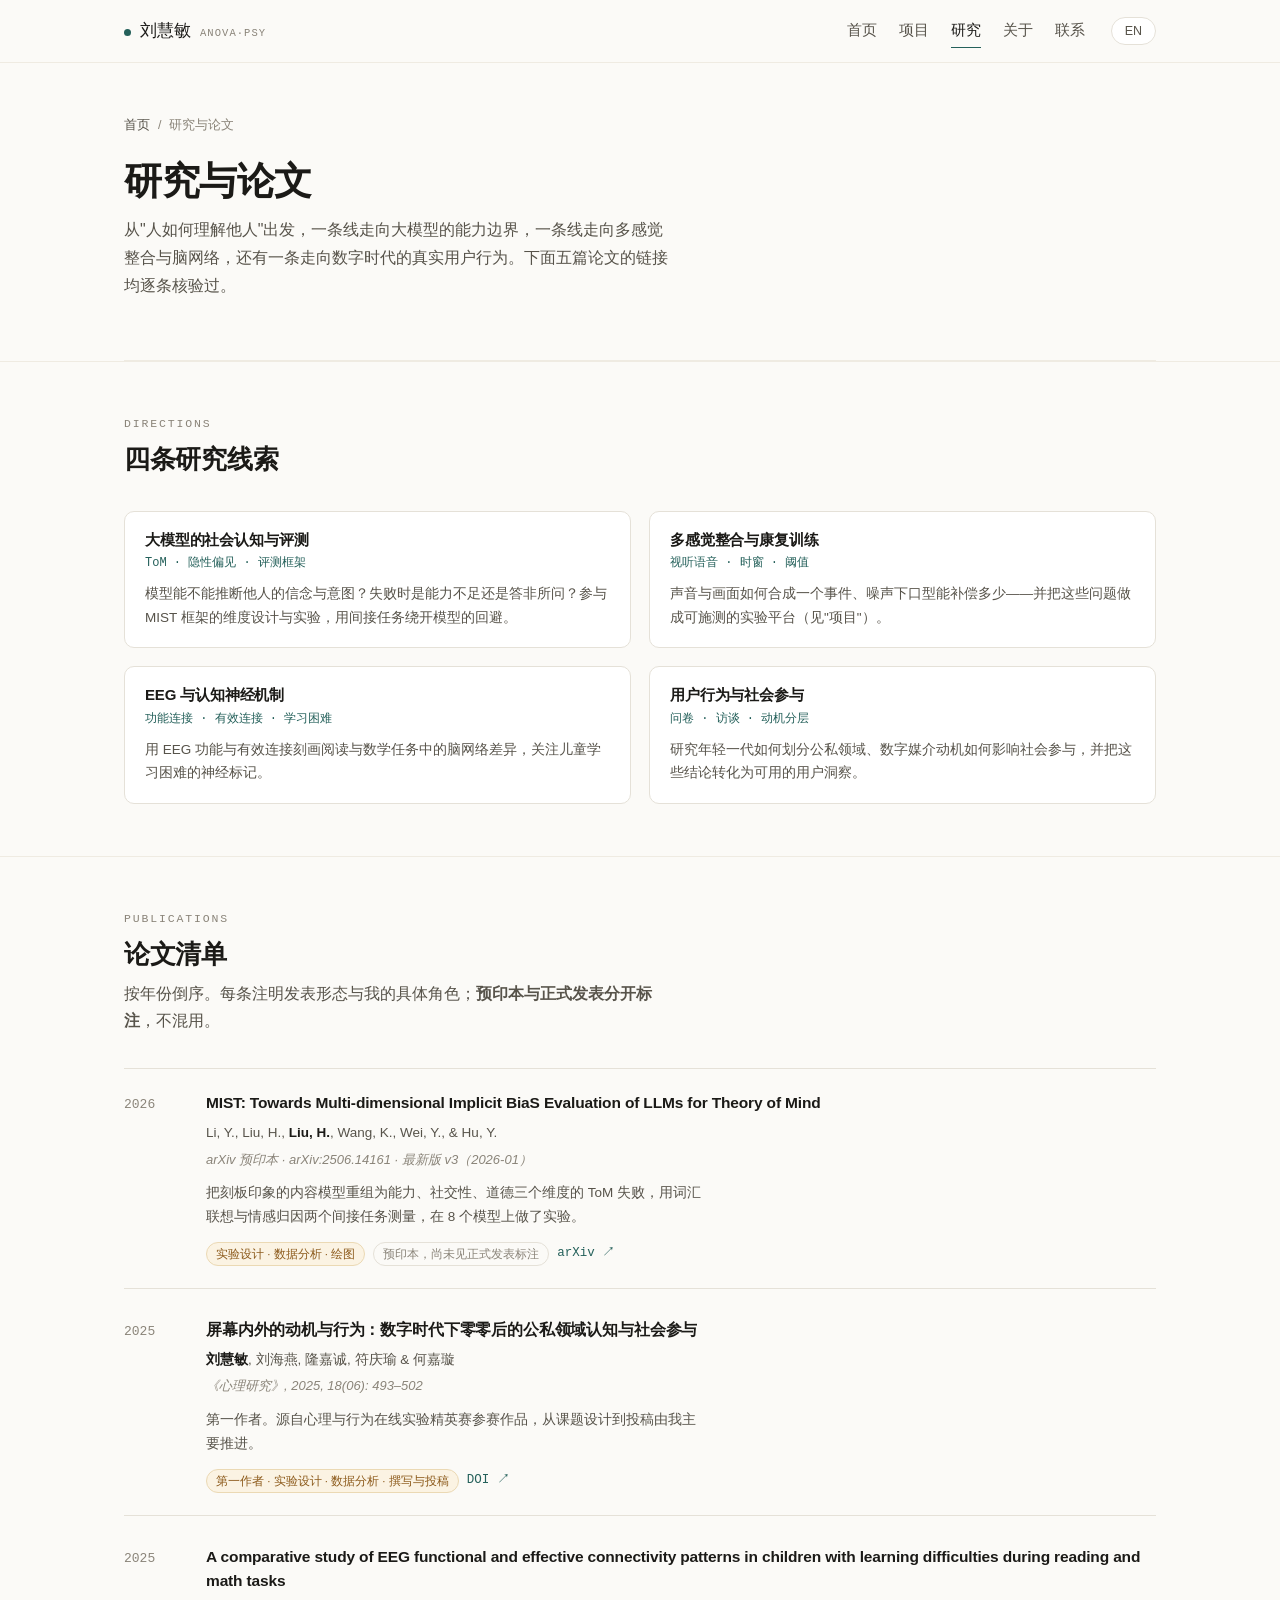
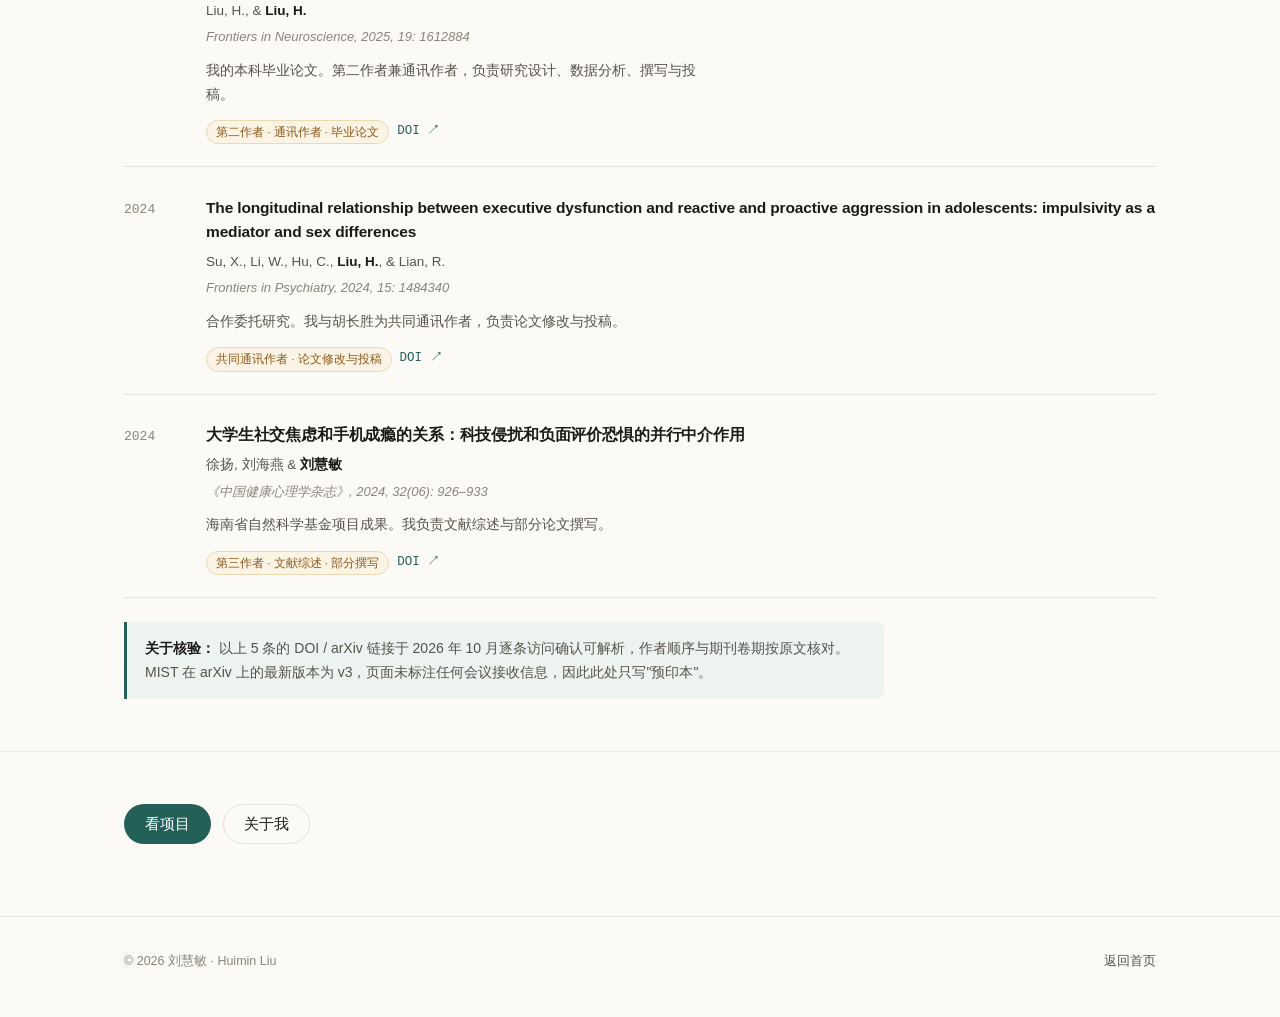
==== research/index.html @ 1208454a "feat: 个人主页首版 - 首页（Hero / 精选项目 / 研究 / 论文 / 关于 / 联系），中英双语切换 - 项目一：视听语音整合训练系统详情页 + 静态界面演示（6 张真实截图） - 项目" ====
<!DOCTYPE html>
<html lang="zh-CN" data-lang="zh">
<head>
<meta charset="UTF-8">
<meta name="viewport" content="width=device-width, initial-scale=1.0">
<title>研究与论文 · 刘慧敏</title>
<meta name="description" content="研究方向与论文清单：大模型心智理论与隐性偏见评估、视听多感觉整合、EEG 功能与有效连接、数字时代的用户行为与社会参与。">
<meta property="og:type" content="website">
<meta property="og:title" content="研究与论文 · 刘慧敏">
<meta property="og:description" content="五篇论文与三条研究线索，链接均逐条核验。">
<link rel="icon" href="data:image/svg+xml,%3Csvg xmlns='http://www.w3.org/2000/svg' viewBox='0 0 32 32'%3E%3Crect width='32' height='32' rx='7' fill='%2324605A'/%3E%3Ctext x='16' y='23' font-size='17' fill='%23FBFAF7' text-anchor='middle' font-family='Georgia,serif'%3EA%3C/text%3E%3C/svg%3E">
<link rel="stylesheet" href="../assets/css/style.css">
</head>
<body>

<header class="site-header">
  <div class="wrap nav-inner">
    <a class="brand" href="../index.html">
      <span class="dot" aria-hidden="true"></span>刘慧敏<span class="en" style="font-family:var(--sans)"> Huimin Liu</span>
      <small>ANOVA·PSY</small>
    </a>
    <button class="nav-toggle" type="button" aria-expanded="false" aria-controls="nav-links">
      <span class="zh">菜单</span><span class="en">Menu</span>
    </button>
    <nav class="nav-links" id="nav-links" aria-label="主导航">
      <a href="../index.html"><span class="zh">首页</span><span class="en">Home</span></a>
      <a href="../index.html#projects"><span class="zh">项目</span><span class="en">Projects</span></a>
      <a href="../research/index.html" aria-current="page"><span class="zh">研究</span><span class="en">Research</span></a>
      <a href="../about.html"><span class="zh">关于</span><span class="en">About</span></a>
      <a href="../index.html#contact"><span class="zh">联系</span><span class="en">Contact</span></a>
    </nav>
    <div class="nav-tools">
      <button class="lang-btn" type="button" aria-label="Switch to English">EN</button>
    </div>
  </div>
</header>

<main>

  <div class="wrap">
    <div class="page-head">
      <nav class="breadcrumb" aria-label="面包屑">
        <a href="../index.html"><span class="zh">首页</span><span class="en">Home</span></a>
        <span aria-hidden="true">/</span>
        <span><span class="zh">研究与论文</span><span class="en">Research</span></span>
      </nav>
      <h1><span class="zh">研究与论文</span><span class="en">Research &amp; publications</span></h1>
      <p class="sub">
        <span class="zh">从"人如何理解他人"出发，一条线走向大模型的能力边界，一条线走向多感觉整合与脑网络，还有一条走向数字时代的真实用户行为。下面五篇论文的链接均逐条核验过。</span>
        <span class="en">Starting from how people understand one another, one thread goes to the limits of LLMs, another to multisensory integration and brain networks, a third to real behaviour in digital settings. All five links were checked individually.</span>
      </p>
    </div>
  </div>

  <!-- 方向 -->
  <section class="detail-section">
    <div class="wrap">
      <div class="sec-head reveal">
        <span class="eyebrow">Directions</span>
        <h2><span class="zh">四条研究线索</span><span class="en">Four threads</span></h2>
      </div>
      <div class="module-grid">
        <div class="module reveal">
          <h3><span class="zh">大模型的社会认知与评测</span><span class="en">Social cognition in LLMs</span></h3>
          <p class="metric">ToM · 隐性偏见 · 评测框架</p>
          <p><span class="zh">模型能不能推断他人的信念与意图？失败时是能力不足还是答非所问？参与 MIST 框架的维度设计与实验，用间接任务绕开模型的回避。</span><span class="en">Can a model infer beliefs and intentions — and when it fails, is that capability or evasion? Contributed to MIST's dimension design and experiments, using indirect tasks to bypass refusal.</span></p>
        </div>
        <div class="module reveal">
          <h3><span class="zh">多感觉整合与康复训练</span><span class="en">Multisensory integration</span></h3>
          <p class="metric">视听语音 · 时窗 · 阈值</p>
          <p><span class="zh">声音与画面如何合成一个事件、噪声下口型能补偿多少——并把这些问题做成可施测的实验平台（见"项目"）。</span><span class="en">How audio and vision fuse into one event, and how much speechreading compensates in noise — operationalised as a testable platform (see Projects).</span></p>
        </div>
        <div class="module reveal">
          <h3><span class="zh">EEG 与认知神经机制</span><span class="en">EEG &amp; cognitive neuroscience</span></h3>
          <p class="metric">功能连接 · 有效连接 · 学习困难</p>
          <p><span class="zh">用 EEG 功能与有效连接刻画阅读与数学任务中的脑网络差异，关注儿童学习困难的神经标记。</span><span class="en">Characterising brain-network differences during reading and arithmetic with functional and effective connectivity, with a focus on children with learning difficulties.</span></p>
        </div>
        <div class="module reveal">
          <h3><span class="zh">用户行为与社会参与</span><span class="en">User behaviour &amp; participation</span></h3>
          <p class="metric">问卷 · 访谈 · 动机分层</p>
          <p><span class="zh">研究年轻一代如何划分公私领域、数字媒介动机如何影响社会参与，并把这些结论转化为可用的用户洞察。</span><span class="en">How young adults draw public/private boundaries online, and how digital motives shape participation — translated into usable user insights.</span></p>
        </div>
      </div>
    </div>
  </section>

  <!-- 论文 -->
  <section class="detail-section" id="all">
    <div class="wrap">
      <div class="sec-head reveal">
        <span class="eyebrow">Publications</span>
        <h2><span class="zh">论文清单</span><span class="en">Publication list</span></h2>
        <p>
          <span class="zh">按年份倒序。每条注明发表形态与我的具体角色；<strong>预印本与正式发表分开标注</strong>，不混用。</span>
          <span class="en">Newest first. Each entry states the publication form and my specific role; <strong>preprints are labelled separately from published papers</strong>.</span>
        </p>
      </div>

      <ul class="pub-list reveal">
        <li class="pub-item">
          <div class="pub-year">2026</div>
          <div class="pub-body">
            <h3>MIST: Towards Multi-dimensional Implicit BiaS Evaluation of LLMs for Theory of Mind</h3>
            <p class="pub-authors">Li, Y., Liu, H., <span class="me">Liu, H.</span>, Wang, K., Wei, Y., &amp; Hu, Y.</p>
            <p class="pub-venue"><span class="zh">arXiv 预印本 · arXiv:2506.14161 · 最新版 v3（2026-01）</span><span class="en">arXiv preprint · arXiv:2506.14161 · latest v3 (Jan 2026)</span></p>
            <p style="font-size:13.5px;color:var(--ink-2);max-width:66ch">
              <span class="zh">把刻板印象的内容模型重组为能力、社交性、道德三个维度的 ToM 失败，用词汇联想与情感归因两个间接任务测量，在 8 个模型上做了实验。</span>
              <span class="en">Reconceives stereotype content as multidimensional ToM failure across competence, sociability and morality, measured with two indirect tasks (word association, affective attribution) across eight models.</span>
            </p>
            <div class="pub-foot">
              <span class="tag tag--role"><span class="zh">实验设计 · 数据分析 · 绘图</span><span class="en">Design · analysis · figures</span></span>
              <span class="tag tag--quiet"><span class="zh">预印本，尚未见正式发表标注</span><span class="en">Preprint; no published-version record found</span></span>
              <a class="pub-link" href="https://arxiv.org/abs/2506.14161" target="_blank" rel="noopener">arXiv ↗</a>
            </div>
          </div>
        </li>

        <li class="pub-item">
          <div class="pub-year">2025</div>
          <div class="pub-body">
            <h3>屏幕内外的动机与行为：数字时代下零零后的公私领域认知与社会参与</h3>
            <p class="pub-authors"><span class="me">刘慧敏</span>, 刘海燕, 隆嘉诚, 符庆瑜 &amp; 何嘉璇</p>
            <p class="pub-venue"><span class="zh">《心理研究》, 2025, 18(06): 493–502</span><span class="en">Psychological Research, 2025, 18(06): 493–502</span></p>
            <p style="font-size:13.5px;color:var(--ink-2);max-width:66ch">
              <span class="zh">第一作者。源自心理与行为在线实验精英赛参赛作品，从课题设计到投稿由我主要推进。</span>
              <span class="en">First author. Grew out of an online behavioural-experiment competition entry; I led the design and the submission.</span>
            </p>
            <div class="pub-foot">
              <span class="tag tag--role"><span class="zh">第一作者 · 实验设计 · 数据分析 · 撰写与投稿</span><span class="en">First author · design · analysis · writing</span></span>
              <a class="pub-link" href="https://doi.org/10.19988/j.cnki.issn.2095-1159.2025.06.002" target="_blank" rel="noopener">DOI ↗</a>
            </div>
          </div>
        </li>

        <li class="pub-item">
          <div class="pub-year">2025</div>
          <div class="pub-body">
            <h3>A comparative study of EEG functional and effective connectivity patterns in children with learning difficulties during reading and math tasks</h3>
            <p class="pub-authors">Liu, H., &amp; <span class="me">Liu, H.</span></p>
            <p class="pub-venue">Frontiers in Neuroscience, 2025, 19: 1612884</p>
            <p style="font-size:13.5px;color:var(--ink-2);max-width:66ch">
              <span class="zh">我的本科毕业论文。第二作者兼通讯作者，负责研究设计、数据分析、撰写与投稿。</span>
              <span class="en">My undergraduate thesis. Second and corresponding author; responsible for design, analysis, writing and submission.</span>
            </p>
            <div class="pub-foot">
              <span class="tag tag--role"><span class="zh">第二作者 · 通讯作者 · 毕业论文</span><span class="en">Second &amp; corresponding author · thesis</span></span>
              <a class="pub-link" href="https://doi.org/10.3389/fnins.2025.1612884" target="_blank" rel="noopener">DOI ↗</a>
            </div>
          </div>
        </li>

        <li class="pub-item">
          <div class="pub-year">2024</div>
          <div class="pub-body">
            <h3>The longitudinal relationship between executive dysfunction and reactive and proactive aggression in adolescents: impulsivity as a mediator and sex differences</h3>
            <p class="pub-authors">Su, X., Li, W., Hu, C., <span class="me">Liu, H.</span>, &amp; Lian, R.</p>
            <p class="pub-venue">Frontiers in Psychiatry, 2024, 15: 1484340</p>
            <p style="font-size:13.5px;color:var(--ink-2);max-width:66ch">
              <span class="zh">合作委托研究。我与胡长胜为共同通讯作者，负责论文修改与投稿。</span>
              <span class="en">A commissioned collaboration. Co-corresponding author alongside C. Hu; responsible for revision and submission.</span>
            </p>
            <div class="pub-foot">
              <span class="tag tag--role"><span class="zh">共同通讯作者 · 论文修改与投稿</span><span class="en">Co-corresponding author · revision &amp; submission</span></span>
              <a class="pub-link" href="https://doi.org/10.3389/fpsyt.2024.1484340" target="_blank" rel="noopener">DOI ↗</a>
            </div>
          </div>
        </li>

        <li class="pub-item">
          <div class="pub-year">2024</div>
          <div class="pub-body">
            <h3>大学生社交焦虑和手机成瘾的关系：科技侵扰和负面评价恐惧的并行中介作用</h3>
            <p class="pub-authors">徐扬, 刘海燕 &amp; <span class="me">刘慧敏</span></p>
            <p class="pub-venue"><span class="zh">《中国健康心理学杂志》, 2024, 32(06): 926–933</span><span class="en">Chinese Journal of Health Psychology, 2024, 32(06): 926–933</span></p>
            <p style="font-size:13.5px;color:var(--ink-2);max-width:66ch">
              <span class="zh">海南省自然科学基金项目成果。我负责文献综述与部分论文撰写。</span>
              <span class="en">Output of a Hainan Provincial Natural Science Foundation project. I contributed the literature review and part of the writing.</span>
            </p>
            <div class="pub-foot">
              <span class="tag tag--role"><span class="zh">第三作者 · 文献综述 · 部分撰写</span><span class="en">Third author · literature review · co-writing</span></span>
              <a class="pub-link" href="https://doi.org/10.13342/j.cnki.cjhp.2024.06.023" target="_blank" rel="noopener">DOI ↗</a>
            </div>
          </div>
        </li>
      </ul>

      <div class="callout reveal" style="margin-top:24px; max-width:760px">
        <strong><span class="zh">关于核验：</span><span class="en">On verification:</span></strong>
        <span class="zh">以上 5 条的 DOI / arXiv 链接于 2026 年 10 月逐条访问确认可解析，作者顺序与期刊卷期按原文核对。MIST 在 arXiv 上的最新版本为 v3，页面未标注任何会议接收信息，因此此处只写"预印本"。</span>
        <span class="en">All five DOI/arXiv links were resolved and checked in October 2026, with author order and volume/issue matched against the source. MIST's latest arXiv version is v3 with no conference acceptance noted, so it is listed as a preprint only.</span>
      </div>
    </div>
  </section>

  <section class="detail-section">
    <div class="wrap">
      <div class="btn-row">
        <a class="btn btn--primary" href="../index.html#projects"><span class="zh">看项目</span><span class="en">See projects</span></a>
        <a class="btn btn--ghost" href="../about.html"><span class="zh">关于我</span><span class="en">About me</span></a>
      </div>
    </div>
  </section>

</main>

<footer class="site-footer">
  <div class="wrap footer-inner">
    <span>© 2026 刘慧敏 · Huimin Liu</span>
    <span><a href="../index.html"><span class="zh">返回首页</span><span class="en">Back home</span></a></span>
  </div>
</footer>

<script src="../assets/js/main.js"></script>
</body>
</html>
---- assets/css/style.css ----
/* =========================================================
   ANOVA-psy.github.io — 全站样式
   设计：暖白纸感 + 低饱和墨绿 | 无外部依赖 | 系统字体
   ========================================================= */

:root {
  --paper: #FBFAF7;
  --paper-2: #F5F3ED;
  --card: #FFFFFF;
  --ink: #1B1A17;
  --ink-2: #57534A;
  --ink-3: #8A8479;
  --line: #E5E1D8;
  --line-2: #EFEBE2;
  --moss: #24605A;
  --moss-dark: #1C4E49;
  --moss-tint: #EDF3F1;
  --amber: #8C5A1B;
  --amber-tint: #FBF3E3;
  --amber-line: #EBD9B4;
  --radius: 10px;
  --radius-sm: 7px;
  --wrap: 1080px;
  --sans: -apple-system, BlinkMacSystemFont, "Segoe UI", "PingFang SC", "Hiragino Sans GB", "Microsoft YaHei", sans-serif;
  --serif: Georgia, "Songti SC", "Noto Serif SC", "Source Han Serif SC", serif;
  --mono: ui-monospace, SFMono-Regular, Menlo, Consolas, "Liberation Mono", monospace;
}

/* ---------- base ---------- */
*, *::before, *::after { box-sizing: border-box; }

html { scroll-behavior: smooth; scroll-padding-top: 84px; }

body {
  margin: 0;
  background: var(--paper);
  color: var(--ink);
  font-family: var(--sans);
  font-size: 16px;
  line-height: 1.75;
  -webkit-font-smoothing: antialiased;
  text-rendering: optimizeLegibility;
}

img { max-width: 100%; display: block; height: auto; }

a { color: var(--moss); text-decoration: none; }
a:hover { text-decoration: underline; text-underline-offset: 3px; }

h1, h2, h3, h4 { font-family: var(--serif); font-weight: 600; line-height: 1.28; margin: 0; letter-spacing: -0.01em; }

p { margin: 0 0 1em; }
p:last-child { margin-bottom: 0; }

ul { margin: 0; padding-left: 1.15em; }
li { margin-bottom: .4em; }

:focus-visible { outline: 2px solid var(--moss); outline-offset: 3px; border-radius: 3px; }

::selection { background: #CFE0DA; }

/* ---------- 双语 ---------- */
[data-lang="zh"] .en { display: none !important; }
[data-lang="en"] .zh { display: none !important; }

/* ---------- 布局 ---------- */
.wrap { width: 100%; max-width: var(--wrap); margin: 0 auto; padding: 0 24px; }
.section { padding: 72px 0; border-top: 1px solid var(--line-2); }
.section:first-of-type { border-top: 0; }
.section--tight { padding: 48px 0; }

.sec-head { margin-bottom: 34px; max-width: 62ch; }
.eyebrow {
  display: block;
  font-family: var(--mono);
  font-size: 11.5px;
  letter-spacing: .16em;
  text-transform: uppercase;
  color: var(--ink-3);
  margin-bottom: 10px;
}
.sec-head h2 { font-size: clamp(1.4rem, 2.4vw, 1.85rem); margin-bottom: 10px; }
.sec-head p { color: var(--ink-2); font-size: 15.5px; }
.sec-head--row { display: flex; align-items: flex-end; justify-content: space-between; gap: 24px; max-width: none; flex-wrap: wrap; }

/* ---------- 顶部导航 ---------- */
.site-header {
  position: sticky; top: 0; z-index: 50;
  background: rgba(251, 250, 247, .88);
  backdrop-filter: saturate(1.4) blur(10px);
  border-bottom: 1px solid var(--line-2);
}
.nav-inner { display: flex; align-items: center; gap: 26px; height: 62px; }
.brand { display: flex; align-items: baseline; gap: 9px; font-family: var(--serif); font-size: 17px; color: var(--ink); text-decoration: none; }
.brand:hover { text-decoration: none; }
.brand .dot { width: 7px; height: 7px; border-radius: 50%; background: var(--moss); display: inline-block; }
.brand small { font-family: var(--mono); font-size: 10.5px; color: var(--ink-3); letter-spacing: .1em; }

.nav-links { display: flex; align-items: center; gap: 22px; margin-left: auto; }
.nav-links a { color: var(--ink-2); font-size: 14.5px; padding: 4px 0; border-bottom: 1.5px solid transparent; }
.nav-links a:hover { color: var(--ink); text-decoration: none; border-bottom-color: var(--line); }
.nav-links a[aria-current="page"] { color: var(--ink); border-bottom-color: var(--moss); }

.nav-tools { display: flex; align-items: center; gap: 10px; }
.lang-btn, .nav-toggle {
  font: 500 12.5px/1 var(--sans);
  color: var(--ink-2);
  background: var(--card);
  border: 1px solid var(--line);
  border-radius: 999px;
  padding: 7px 13px;
  cursor: pointer;
  transition: border-color .15s, color .15s, background .15s;
}
.lang-btn:hover, .nav-toggle:hover { border-color: var(--moss); color: var(--moss); }
.nav-toggle { display: none; }

@media (max-width: 860px) {
  .nav-toggle { display: inline-block; }
  .nav-links {
    position: absolute; left: 0; right: 0; top: 62px;
    flex-direction: column; align-items: stretch; gap: 0;
    background: var(--card); border-bottom: 1px solid var(--line);
    padding: 8px 24px 16px; margin: 0; display: none;
  }
  .nav-links[data-open="true"] { display: flex; }
  .nav-links a { padding: 11px 0; border-bottom: 1px solid var(--line-2); font-size: 15px; }
  .nav-inner { gap: 12px; }
  .brand small { display: none; }
}

/* ---------- 按钮 ---------- */
.btn {
  display: inline-flex; align-items: center; gap: 8px;
  font-size: 14.5px; font-weight: 500; line-height: 1;
  padding: 12px 20px; border-radius: 999px;
  border: 1px solid transparent; cursor: pointer;
  transition: background .16s, border-color .16s, color .16s, transform .16s;
}
.btn:hover { text-decoration: none; transform: translateY(-1px); }
.btn--primary { background: var(--moss); color: #fff; }
.btn--primary:hover { background: var(--moss-dark); }
.btn--ghost { background: transparent; color: var(--ink); border-color: var(--line); }
.btn--ghost:hover { border-color: var(--ink-3); background: var(--card); }
.btn--sm { font-size: 13px; padding: 9px 15px; }
.btn-row { display: flex; flex-wrap: wrap; gap: 12px; }

/* ---------- Hero ---------- */
.hero { padding: 64px 0 56px; }
.hero-grid { display: grid; grid-template-columns: minmax(0, 1fr) 320px; gap: 56px; align-items: center; }
.hero-eyebrow {
  display: inline-block; font-family: var(--mono); font-size: 11.5px; letter-spacing: .18em;
  text-transform: uppercase; color: var(--moss);
  background: var(--moss-tint); border: 1px solid #CFE0DA;
  padding: 6px 12px; border-radius: 999px; margin-bottom: 20px;
}
.hero h1 { font-size: clamp(2.1rem, 4.6vw, 3rem); margin-bottom: 6px; letter-spacing: -0.02em; }
.hero .name-en { font-family: var(--mono); font-size: 12.5px; letter-spacing: .18em; color: var(--ink-3); text-transform: uppercase; margin-bottom: 22px; display: block; }
.hero-lede { font-size: 17px; line-height: 1.85; color: var(--ink-2); max-width: 46ch; margin-bottom: 12px; }
.hero-lede strong { color: var(--ink); font-weight: 600; }
.hero-actions { margin: 26px 0 22px; }
.hero-meta { display: flex; flex-wrap: wrap; gap: 8px; font-size: 12.5px; color: var(--ink-3); }
.hero-meta span { border: 1px solid var(--line); background: var(--card); padding: 4px 10px; border-radius: 999px; }

.portrait-card { position: relative; }
.portrait-frame {
  border: 1px solid var(--line); background: var(--card);
  border-radius: 14px; padding: 10px; box-shadow: 0 1px 2px rgba(27,26,23,.04);
}
.portrait-frame img { border-radius: 8px; width: 100%; aspect-ratio: 3 / 4; object-fit: cover; object-position: 50% 22%; }
.portrait-badge {
  position: absolute; left: 50%; transform: translate(-50%, 50%);
  bottom: 0; white-space: nowrap;
  font-size: 12px; color: var(--ink-2); background: var(--card);
  border: 1px solid var(--line); border-radius: 999px; padding: 5px 14px;
  box-shadow: 0 2px 8px rgba(27,26,23,.06);
}
@media (max-width: 900px) {
  .hero-grid { grid-template-columns: 1fr; gap: 36px; }
  .portrait-card { max-width: 260px; }
  .hero { padding: 40px 0; }
}

/* ---------- 卡片通用 ---------- */
.card {
  background: var(--card); border: 1px solid var(--line); border-radius: var(--radius);
  transition: border-color .18s, box-shadow .18s, transform .18s;
}
a.card { display: block; color: inherit; }
a.card:hover { text-decoration: none; border-color: #C9DBD6; box-shadow: 0 6px 18px rgba(27,26,23,.07); transform: translateY(-2px); }
a.card:hover .card-title { color: var(--moss); }
a.card:hover .card-cover img { transform: scale(1.015); }

/* 项目卡 */
.projects-grid { display: grid; grid-template-columns: repeat(2, minmax(0, 1fr)); gap: 22px; }
.project-card { overflow: hidden; display: flex; flex-direction: column; }
/* 封面按截图内容区裁切：原图 1080×630，顶部 68px 是浏览器工具栏，裁掉后留 1080×562 */
.card-cover { position: relative; background: var(--paper-2); overflow: hidden; border-bottom: 1px solid var(--line-2); aspect-ratio: 2145 / 1096; }
.card-cover img { width: 103%; max-width: none; height: auto; display: block; margin-top: -8.6%; transition: transform .4s ease; }
.card-cover--svg img { width: 100%; height: 100%; margin-top: 0; object-fit: cover; }
.card-cover-tag {
  position: absolute; top: 10px; left: 10px;
  font-family: var(--mono); font-size: 10.5px; letter-spacing: .08em; text-transform: uppercase;
  background: rgba(255,255,255,.94); border: 1px solid var(--line);
  color: var(--ink-2); border-radius: 5px; padding: 3px 7px;
}
.card-body { padding: 20px 22px 22px; display: flex; flex-direction: column; flex: 1; }
.card-kicker { font-family: var(--mono); font-size: 11px; letter-spacing: .1em; text-transform: uppercase; color: var(--ink-3); margin-bottom: 8px; }
.card-title { font-size: 19px; margin-bottom: 4px; color: var(--ink); transition: color .15s; }
.card-sub { font-size: 13px; color: var(--ink-3); margin-bottom: 12px; font-style: italic; }
.card-desc { font-size: 14.5px; color: var(--ink-2); line-height: 1.7; margin-bottom: 16px; }
.card-foot { margin-top: auto; display: flex; align-items: center; gap: 10px; flex-wrap: wrap; }
.card-link { font-size: 13.5px; color: var(--moss); display: inline-flex; align-items: center; gap: 5px; }
.card-link::after { content: "→"; transition: transform .16s; }
a.card:hover .card-link::after { transform: translateX(3px); }

/* 小卡（研究方向） */
.research-grid { display: grid; grid-template-columns: repeat(3, minmax(0, 1fr)); gap: 20px; }
.research-card { padding: 22px 22px 20px; display: flex; flex-direction: column; }
.research-card h3 { font-size: 16.5px; margin-bottom: 8px; }
.research-card .q { font-size: 13.5px; color: var(--ink-2); margin-bottom: 12px; }
.research-card .role { font-size: 12.5px; color: var(--ink-3); border-top: 1px dashed var(--line); padding-top: 10px; margin-top: auto; }

/* ---------- 徽章 / 标签 ---------- */
.tag {
  display: inline-block; font-size: 11.5px; line-height: 1.6; padding: 2px 9px;
  border-radius: 999px; border: 1px solid var(--line); background: var(--paper); color: var(--ink-2);
  white-space: nowrap;
}
.tag--role { background: var(--amber-tint); border-color: var(--amber-line); color: var(--amber); }
.tag--moss { background: var(--moss-tint); border-color: #CFE0DA; color: var(--moss); }
.tag--quiet { color: var(--ink-3); }
.tag-row { display: flex; flex-wrap: wrap; gap: 6px; }

/* ---------- 论文列表 ---------- */
.pub-list { list-style: none; margin: 0; padding: 0; border-top: 1px solid var(--line); }
.pub-item {
  display: grid; grid-template-columns: 62px minmax(0, 1fr); gap: 20px;
  padding: 22px 0; border-bottom: 1px solid var(--line);
}
.pub-year { font-family: var(--mono); font-size: 13px; color: var(--ink-3); padding-top: 3px; }
.pub-body h3 { font-family: var(--sans); font-size: 15.5px; font-weight: 600; line-height: 1.55; margin-bottom: 6px; }
.pub-authors { font-size: 13.5px; color: var(--ink-2); margin-bottom: 4px; }
.pub-authors .me { color: var(--ink); font-weight: 600; }
.pub-venue { font-size: 13px; color: var(--ink-3); font-style: italic; margin-bottom: 10px; }
.pub-foot { display: flex; flex-wrap: wrap; align-items: center; gap: 8px; }
.pub-link { font-size: 12.5px; font-family: var(--mono); }
@media (max-width: 620px) {
  .pub-item { grid-template-columns: 1fr; gap: 6px; }
  .pub-year { padding-top: 0; }
}

/* ---------- 时间线 ---------- */
.timeline { list-style: none; margin: 0; padding: 0; }
.timeline li { position: relative; padding: 0 0 22px 22px; border-left: 1px solid var(--line); }
.timeline li:last-child { padding-bottom: 0; border-left-color: transparent; }
.timeline li::before {
  content: ""; position: absolute; left: -4px; top: 9px;
  width: 7px; height: 7px; border-radius: 50%; background: var(--moss); box-shadow: 0 0 0 3px var(--paper);
}
.tl-when { font-family: var(--mono); font-size: 12px; color: var(--ink-3); letter-spacing: .04em; }
.tl-what { font-size: 15px; font-weight: 600; margin: 2px 0 3px; }
.tl-desc { font-size: 13.5px; color: var(--ink-2); }

/* ---------- 技能分组 ---------- */
.skill-groups { display: grid; grid-template-columns: repeat(3, minmax(0, 1fr)); gap: 22px; }
.skill-group h3 { font-family: var(--sans); font-size: 13px; letter-spacing: .06em; text-transform: uppercase; color: var(--ink-3); margin-bottom: 12px; }
.skill-group ul { list-style: none; padding: 0; }
.skill-group li { font-size: 14.5px; color: var(--ink-2); padding: 7px 0; border-bottom: 1px dashed var(--line-2); }
.skill-group li:last-child { border-bottom: 0; }
@media (max-width: 800px) { .skill-groups, .research-grid { grid-template-columns: 1fr; } }

/* ---------- 联系 ---------- */
.contact-grid { display: grid; grid-template-columns: minmax(0, 1fr) auto; gap: 32px; align-items: center; }
.contact-links { display: flex; flex-wrap: wrap; gap: 10px; }
.contact-item {
  display: inline-flex; align-items: center; gap: 8px; font-size: 14px;
  border: 1px solid var(--line); background: var(--card); border-radius: 999px; padding: 9px 16px; color: var(--ink-2);
}
.contact-item:hover { border-color: var(--moss); color: var(--moss); text-decoration: none; }
.contact-item .k { font-family: var(--mono); font-size: 10.5px; letter-spacing: .1em; text-transform: uppercase; color: var(--ink-3); }
@media (max-width: 720px) { .contact-grid { grid-template-columns: 1fr; } }

/* ---------- 页脚 ---------- */
.site-footer { border-top: 1px solid var(--line); padding: 34px 0 44px; margin-top: 20px; }
.footer-inner { display: flex; justify-content: space-between; gap: 20px; flex-wrap: wrap; font-size: 12.5px; color: var(--ink-3); }
.footer-inner a { color: var(--ink-2); }

/* =========================================================
   详情页
   ========================================================= */
.page-head { padding: 52px 0 40px; border-bottom: 1px solid var(--line-2); }
.breadcrumb { font-size: 12.5px; color: var(--ink-3); margin-bottom: 20px; display: flex; gap: 8px; align-items: center; }
.breadcrumb a { color: var(--ink-2); }
.page-head h1 { font-size: clamp(1.75rem, 3.4vw, 2.4rem); margin-bottom: 10px; }
.page-head .sub { font-size: 16px; color: var(--ink-2); max-width: 62ch; margin-bottom: 20px; }
.meta-chips { display: flex; flex-wrap: wrap; gap: 8px; margin-bottom: 22px; }
.meta-chips span { font-size: 12.5px; color: var(--ink-2); background: var(--card); border: 1px solid var(--line); border-radius: 6px; padding: 4px 10px; }
.meta-chips b { font-weight: 600; color: var(--ink); }

.detail-section { padding: 52px 0; border-top: 1px solid var(--line-2); }
.detail-section h2 { font-size: clamp(1.3rem, 2.2vw, 1.6rem); margin-bottom: 8px; }
.detail-section .lede { font-size: 15px; color: var(--ink-2); max-width: 68ch; margin-bottom: 26px; }

.prose { max-width: 68ch; font-size: 15.5px; color: var(--ink-2); }
.prose h3 { font-size: 16px; margin: 26px 0 8px; color: var(--ink); }
.prose strong { color: var(--ink); font-weight: 600; }

/* 声明条 */
.notice {
  display: flex; gap: 12px; align-items: flex-start;
  background: var(--amber-tint); border: 1px solid var(--amber-line);
  border-radius: var(--radius-sm); padding: 13px 16px; font-size: 13.5px; color: #6E4A12; margin-bottom: 26px;
}
.notice strong { color: #5A3B0C; }
.notice .ico { font-size: 15px; line-height: 1.4; }

/* 工作流程步骤 */
.flow { display: grid; gap: 10px; grid-template-columns: repeat(3, minmax(0, 1fr)); margin: 0 0 8px; }
.flow--5 { grid-template-columns: repeat(5, minmax(0, 1fr)); }
.flow-step { background: var(--card); border: 1px solid var(--line); border-radius: var(--radius-sm); padding: 16px 16px 15px; position: relative; }
.flow-step::after {
  content: "→"; position: absolute; right: -12px; top: 50%; transform: translateY(-50%);
  color: var(--ink-3); font-size: 13px; background: var(--paper); padding: 0 2px;
}
.flow-step:last-child::after { display: none; }
.flow-n { font-family: var(--mono); font-size: 10.5px; color: var(--ink-3); letter-spacing: .1em; }
.flow-t { font-size: 14.5px; font-weight: 600; margin: 4px 0 4px; }
.flow-d { font-size: 12.5px; color: var(--ink-2); line-height: 1.6; }
@media (max-width: 900px) {
  .flow, .flow--5 { grid-template-columns: 1fr; gap: 8px; }
  .flow-step::after { content: "↓"; right: 50%; top: auto; bottom: -14px; transform: translateX(50%); }
}

/* 模块卡 */
.module-grid { display: grid; grid-template-columns: repeat(2, minmax(0, 1fr)); gap: 18px; }
.module { background: var(--card); border: 1px solid var(--line); border-radius: var(--radius); padding: 18px 20px; }
.module h3 { font-family: var(--sans); font-size: 15px; font-weight: 600; margin-bottom: 4px; }
.module .metric { font-family: var(--mono); font-size: 12px; color: var(--moss); margin-bottom: 8px; }
.module p { font-size: 13.5px; color: var(--ink-2); }
@media (max-width: 720px) { .module-grid { grid-template-columns: 1fr; } }

/* 截图巡览 */
.gallery { display: grid; grid-template-columns: repeat(2, minmax(0, 1fr)); gap: 20px; }
.shot { margin: 0; }
.shot button {
  display: block; width: 100%; padding: 0; border: 1px solid var(--line); border-radius: var(--radius);
  overflow: hidden; background: var(--paper-2); cursor: zoom-in; transition: border-color .16s, box-shadow .16s;
  aspect-ratio: 2145 / 1096;
}
.shot button:hover { border-color: #C9DBD6; box-shadow: 0 6px 18px rgba(27,26,23,.07); }
.shot img { width: 103%; max-width: none; height: auto; display: block; margin-top: -8.6%; }
.shot figcaption { font-size: 13px; color: var(--ink-2); margin-top: 9px; line-height: 1.6; }
.shot figcaption b { color: var(--ink); font-weight: 600; display: block; font-size: 13.5px; margin-bottom: 1px; }
.shot--full { grid-column: 1 / -1; }

/* 缩略图巡览（线框）：用真实渲染的 iframe 缩放，不伪造截图 */
.thumb-grid { display: grid; grid-template-columns: repeat(3, minmax(0, 1fr)); gap: 16px; }
.thumb { display: block; color: inherit; }
.thumb:hover { text-decoration: none; }
.thumb .frame {
  display: block;
  border: 1px solid var(--line); border-radius: var(--radius-sm); overflow: hidden;
  background: var(--paper); position: relative; width: 100%; height: 200px;
  transition: border-color .16s, box-shadow .16s, transform .16s;
}
.thumb:hover .frame { border-color: #C9DBD6; box-shadow: 0 6px 16px rgba(27,26,23,.07); transform: translateY(-2px); }
.thumb .stage {
  display: block;
  position: absolute; top: 0; left: 0; width: 1000px; height: 750px;
  transform-origin: top left; transform: scale(var(--s, .28));
}
.thumb iframe { width: 1000px; height: 1000px; border: 0; display: block; pointer-events: none; background: var(--paper); }
.thumb .cap { display: block; font-size: 13px; margin-top: 8px; }
.thumb .cap b { display: block; font-size: 13.5px; font-weight: 600; color: var(--ink); }
.thumb .cap span { color: var(--ink-3); }
@media (max-width: 860px) { .thumb-grid { grid-template-columns: repeat(2, minmax(0, 1fr)); } }
@media (max-width: 560px) { .thumb-grid { grid-template-columns: 1fr; } }

/* 引导卡（填补缩略图网格的空位） */
.thumb--cta .cta-frame {
  display: flex; align-items: center; justify-content: center; text-align: center;
  background: var(--paper-2); border-style: dashed; border-color: #D6D0C2;
}
.thumb--cta:hover .cta-frame { border-color: var(--moss); background: var(--moss-tint); }
.cta-inner { display: block; padding: 18px; }
.cta-title { display: block; font-size: 14.5px; font-weight: 600; color: var(--ink); }
.cta-sub { display: block; font-size: 12px; color: var(--ink-3); margin-top: 6px; line-height: 1.55; }
.cta-arrow { display: block; margin-top: 10px; color: var(--moss); font-size: 16px; transition: transform .16s; }
.thumb--cta:hover .cta-arrow { transform: translateX(4px); }

/* 规格表 */
.spec-table { width: 100%; border-collapse: collapse; font-size: 14px; table-layout: auto; }
.spec-table th, .spec-table td { text-align: left; padding: 11px 14px; border-bottom: 1px solid var(--line); vertical-align: top; }
.spec-table th { font-weight: 600; color: var(--ink); font-size: 13.5px; }
.spec-table thead th { color: var(--ink-3); font-size: 12px; letter-spacing: .04em; font-weight: 500; white-space: nowrap; }
.spec-table tbody th { width: 17%; }
.spec-table td:nth-child(2) { width: 20%; font-family: var(--mono); font-size: 12.5px; color: var(--ink-2); white-space: nowrap; }
.spec-table td:nth-child(3) { width: 12%; white-space: nowrap; }
.spec-table td { color: var(--ink-2); }
.spec-table tr:last-child th, .spec-table tr:last-child td { border-bottom: 0; }
.table-wrap { border: 1px solid var(--line); border-radius: var(--radius); overflow: hidden; background: var(--card); }
.table-wrap .spec-table thead th { background: var(--paper-2); }
@media (max-width: 640px) { .table-wrap { overflow-x: auto; } .spec-table { min-width: 520px; } }

/* 关键结论块 */
.callout { border-left: 3px solid var(--moss); background: var(--moss-tint); padding: 14px 18px; border-radius: 0 var(--radius-sm) var(--radius-sm) 0; font-size: 14px; color: var(--ink-2); }
.callout strong { color: var(--ink); }

/* ---------- 图片查看器 ---------- */
.lightbox {
  position: fixed; inset: 0; z-index: 100; display: none;
  background: rgba(20, 19, 17, .88);
  padding: 40px 24px; overflow: auto;
}
.lightbox[open], .lightbox.is-open { display: flex; align-items: center; justify-content: center; }
.lightbox img { max-width: min(1200px, 96vw); max-height: 82vh; width: auto; border-radius: 8px; box-shadow: 0 20px 60px rgba(0,0,0,.5); }
.lb-bar { position: fixed; left: 0; right: 0; bottom: 0; padding: 14px 24px; display: flex; gap: 16px; justify-content: center; align-items: center; background: rgba(20,19,17,.72); color: #E9E5DC; font-size: 13px; }
.lb-bar button { font: 500 13px/1 var(--sans); background: transparent; color: #E9E5DC; border: 1px solid rgba(233,229,220,.4); border-radius: 999px; padding: 7px 14px; cursor: pointer; }
.lb-bar button:hover { background: rgba(233,229,220,.14); }
.lb-count { font-family: var(--mono); font-size: 12px; color: #B9B3A6; }
.lb-close { position: fixed; top: 18px; right: 20px; }

/* ---------- 动画 ---------- */
/* 未启用 JS 时 .reveal 保持可见，避免内容整体不可见 */
html.js .reveal { opacity: 0; transform: translateY(12px); transition: opacity .5s ease, transform .5s ease; }
html.js .reveal.is-in { opacity: 1; transform: none; }
html:not(.js) .reveal { opacity: 1; transform: none; }

@media (prefers-reduced-motion: reduce) {
  html { scroll-behavior: auto; }
  *, *::before, *::after { animation-duration: .001ms !important; transition-duration: .001ms !important; }
  .reveal { opacity: 1; transform: none; }
  a.card:hover, .btn:hover, .thumb:hover .frame { transform: none; }
}

/* ---------- 404 ---------- */
.err-wrap { min-height: 62vh; display: flex; flex-direction: column; justify-content: center; align-items: flex-start; }
.err-code { font-family: var(--mono); font-size: 13px; letter-spacing: .2em; color: var(--ink-3); margin-bottom: 12px; }

/* ---------- 打印 ---------- */
@media print {
  .site-header, .site-footer, .nav-toggle, .hero-actions, .btn, .lightbox, .card-link, .thumb-grid, .gallery { display: none !important; }
  body { background: #fff; color: #000; font-size: 11.5pt; }
  .section, .detail-section { padding: 14pt 0; border-top: 1px solid #ccc; page-break-inside: avoid; }
  .hero { padding: 0 0 10pt; }
  .hero-grid { grid-template-columns: 1fr 150px; gap: 18pt; }
  a { color: #000; text-decoration: none; }
  a[href^="http"]::after { content: " (" attr(href) ")"; font-size: 8.5pt; color: #555; word-break: break-all; }
  .card, .pub-item, .module { border-color: #ddd; }
  .reveal { opacity: 1 !important; transform: none !important; }
}
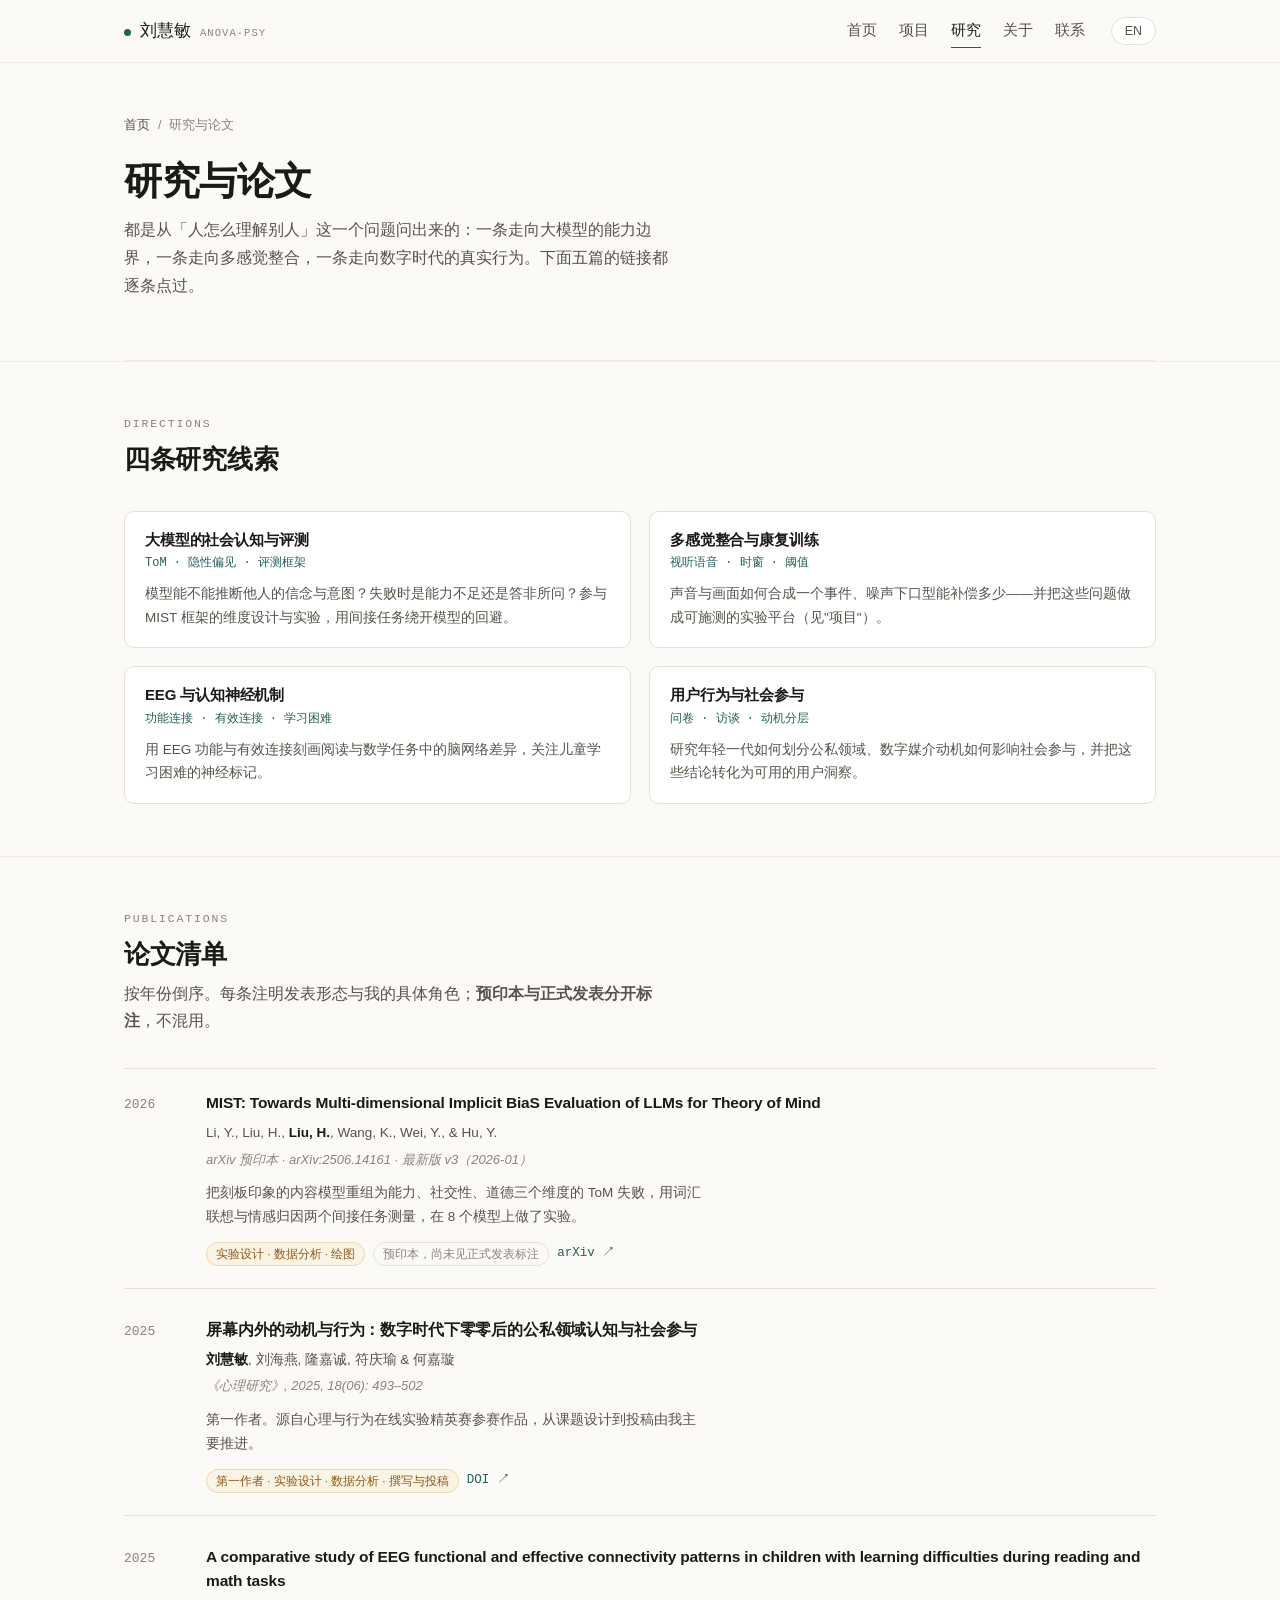
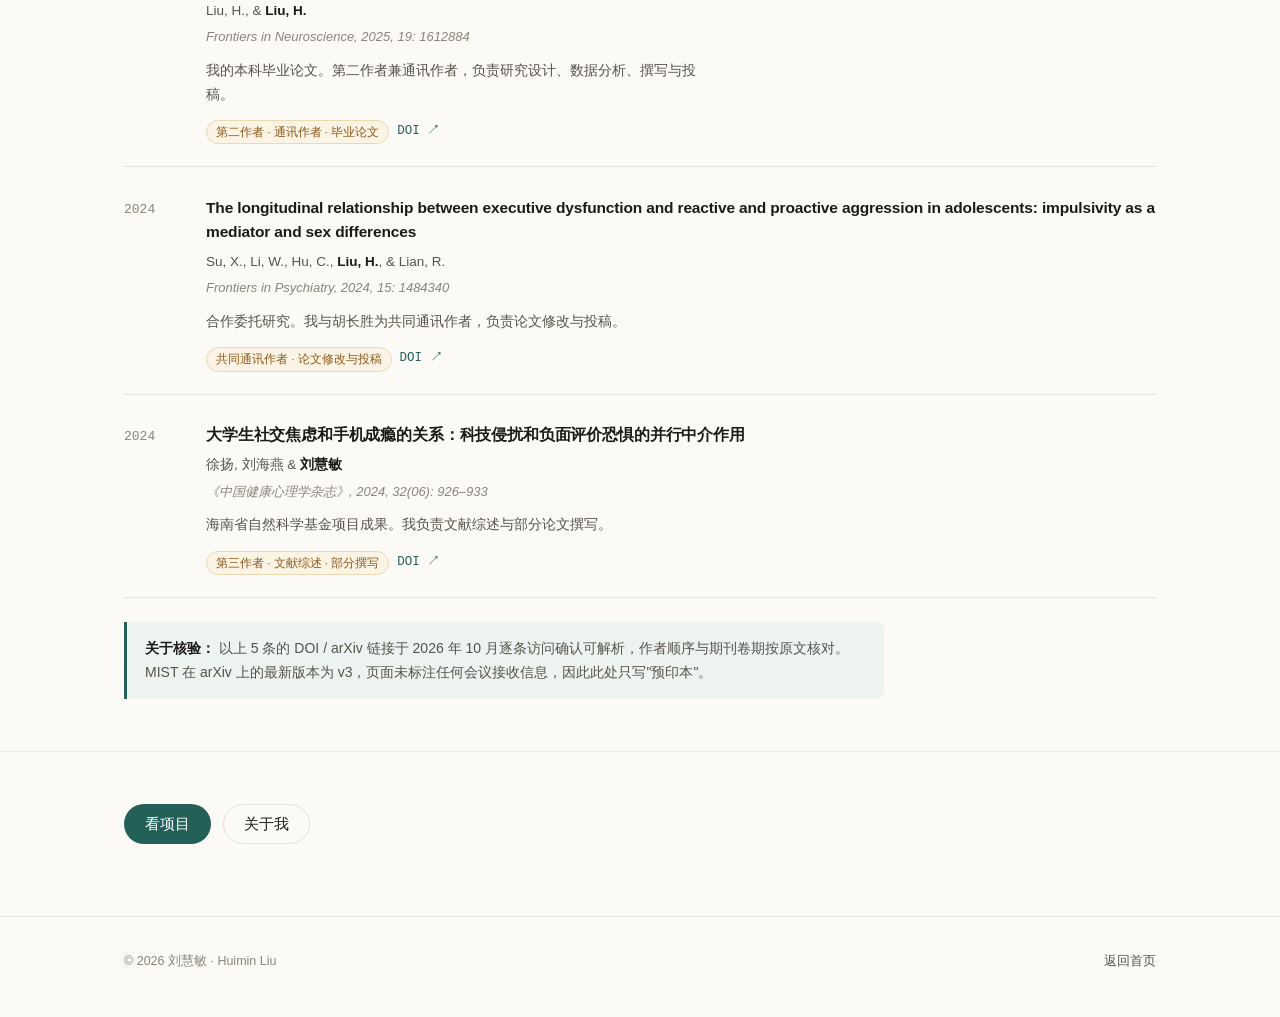
==== commit 85623684: "feat: 项目卡片改为可交互演示，精简首页标签与两处限制说明 - 修 .hero-meta / .meta-chips 后代选择器导致的胶囊双层边框 - Hero 标签去掉 EEG；研究兴趣由 8 " ====
--- a/research/index.html
+++ b/research/index.html
@@ -46,8 +46,8 @@
       </nav>
       <h1><span class="zh">研究与论文</span><span class="en">Research &amp; publications</span></h1>
       <p class="sub">
-        <span class="zh">从"人如何理解他人"出发，一条线走向大模型的能力边界，一条线走向多感觉整合与脑网络，还有一条走向数字时代的真实用户行为。下面五篇论文的链接均逐条核验过。</span>
-        <span class="en">Starting from how people understand one another, one thread goes to the limits of LLMs, another to multisensory integration and brain networks, a third to real behaviour in digital settings. All five links were checked individually.</span>
+        <span class="zh">都是从「人怎么理解别人」这一个问题问出来的：一条走向大模型的能力边界，一条走向多感觉整合，一条走向数字时代的真实行为。下面五篇的链接都逐条点过。</span>
+        <span class="en">All of it grows from one question — how people understand each other. One thread leads to the limits of LLMs, one to multisensory integration, one to real behaviour online. Every link below was opened and checked.</span>
       </p>
     </div>
   </div>
--- a/assets/css/style.css
+++ b/assets/css/style.css
@@ -160,7 +160,9 @@
 .hero-lede strong { color: var(--ink); font-weight: 600; }
 .hero-actions { margin: 26px 0 22px; }
 .hero-meta { display: flex; flex-wrap: wrap; gap: 8px; font-size: 12.5px; color: var(--ink-3); }
-.hero-meta span { border: 1px solid var(--line); background: var(--card); padding: 4px 10px; border-radius: 999px; }
+/* 只作用于直接子级，否则内层 .zh / .en 也会被套上边框，出现胶囊套胶囊 */
+.hero-meta > span { border: 1px solid var(--line); background: var(--card); padding: 4px 10px; border-radius: 999px; }
+.hero-meta > span > span { border: 0; background: none; padding: 0; border-radius: 0; }
 
 .portrait-card { position: relative; }
 .portrait-frame {
@@ -198,6 +200,17 @@
 .card-cover { position: relative; background: var(--paper-2); overflow: hidden; border-bottom: 1px solid var(--line-2); aspect-ratio: 2145 / 1096; }
 .card-cover img { width: 103%; max-width: none; height: auto; display: block; margin-top: -8.6%; transition: transform .4s ease; }
 .card-cover--svg img { width: 100%; height: 100%; margin-top: 0; object-fit: cover; }
+
+/* 实时渲染的可交互封面：iframe 直接铺满，点击可直接操作 */
+.card-cover--live { aspect-ratio: 16 / 10; background: var(--paper-2); }.card-cover--live iframe { position: absolute; inset: 0; width: 100%; height: 100%; border: 0; display: block; background: var(--card); }
+.card-cover--live .live-note {
+  position: absolute; right: 9px; top: 9px; pointer-events: none;
+  font-family: var(--mono); font-size: 10px; letter-spacing: .06em;
+  background: rgba(27,26,23,.72); color: #FBFAF7; border-radius: 4px; padding: 3px 7px;
+}
+.project-card:hover .card-title { color: var(--moss); }
+.project-card .card-title a { color: inherit; }
+.project-card .card-title a:hover { text-decoration: underline; text-underline-offset: 3px; }
 .card-cover-tag {
   position: absolute; top: 10px; left: 10px;
   font-family: var(--mono); font-size: 10.5px; letter-spacing: .08em; text-transform: uppercase;
@@ -295,7 +308,8 @@
 .page-head h1 { font-size: clamp(1.75rem, 3.4vw, 2.4rem); margin-bottom: 10px; }
 .page-head .sub { font-size: 16px; color: var(--ink-2); max-width: 62ch; margin-bottom: 20px; }
 .meta-chips { display: flex; flex-wrap: wrap; gap: 8px; margin-bottom: 22px; }
-.meta-chips span { font-size: 12.5px; color: var(--ink-2); background: var(--card); border: 1px solid var(--line); border-radius: 6px; padding: 4px 10px; }
+.meta-chips > span { font-size: 12.5px; color: var(--ink-2); background: var(--card); border: 1px solid var(--line); border-radius: 6px; padding: 4px 10px; }
+.meta-chips > span > span { border: 0; background: none; padding: 0; border-radius: 0; font-size: inherit; color: inherit; }
 .meta-chips b { font-weight: 600; color: var(--ink); }
 
 .detail-section { padding: 52px 0; border-top: 1px solid var(--line-2); }
@@ -407,6 +421,16 @@
 .callout { border-left: 3px solid var(--moss); background: var(--moss-tint); padding: 14px 18px; border-radius: 0 var(--radius-sm) var(--radius-sm) 0; font-size: 14px; color: var(--ink-2); }
 .callout strong { color: var(--ink); }
 
+/* ---------- 嵌入的可交互演示 ---------- */
+.demo-frame {
+  border: 1px solid var(--line); border-radius: 12px; overflow: hidden;
+  background: var(--paper-2); box-shadow: 0 1px 3px rgba(27,26,23,.05);
+}
+.demo-frame iframe { display: block; width: 100%; height: 660px; border: 0; background: var(--paper); }
+@media (max-width: 760px) {
+  .demo-frame iframe { height: 800px; }
+}
+
 /* ---------- 图片查看器 ---------- */
 .lightbox {
   position: fixed; inset: 0; z-index: 100; display: none;
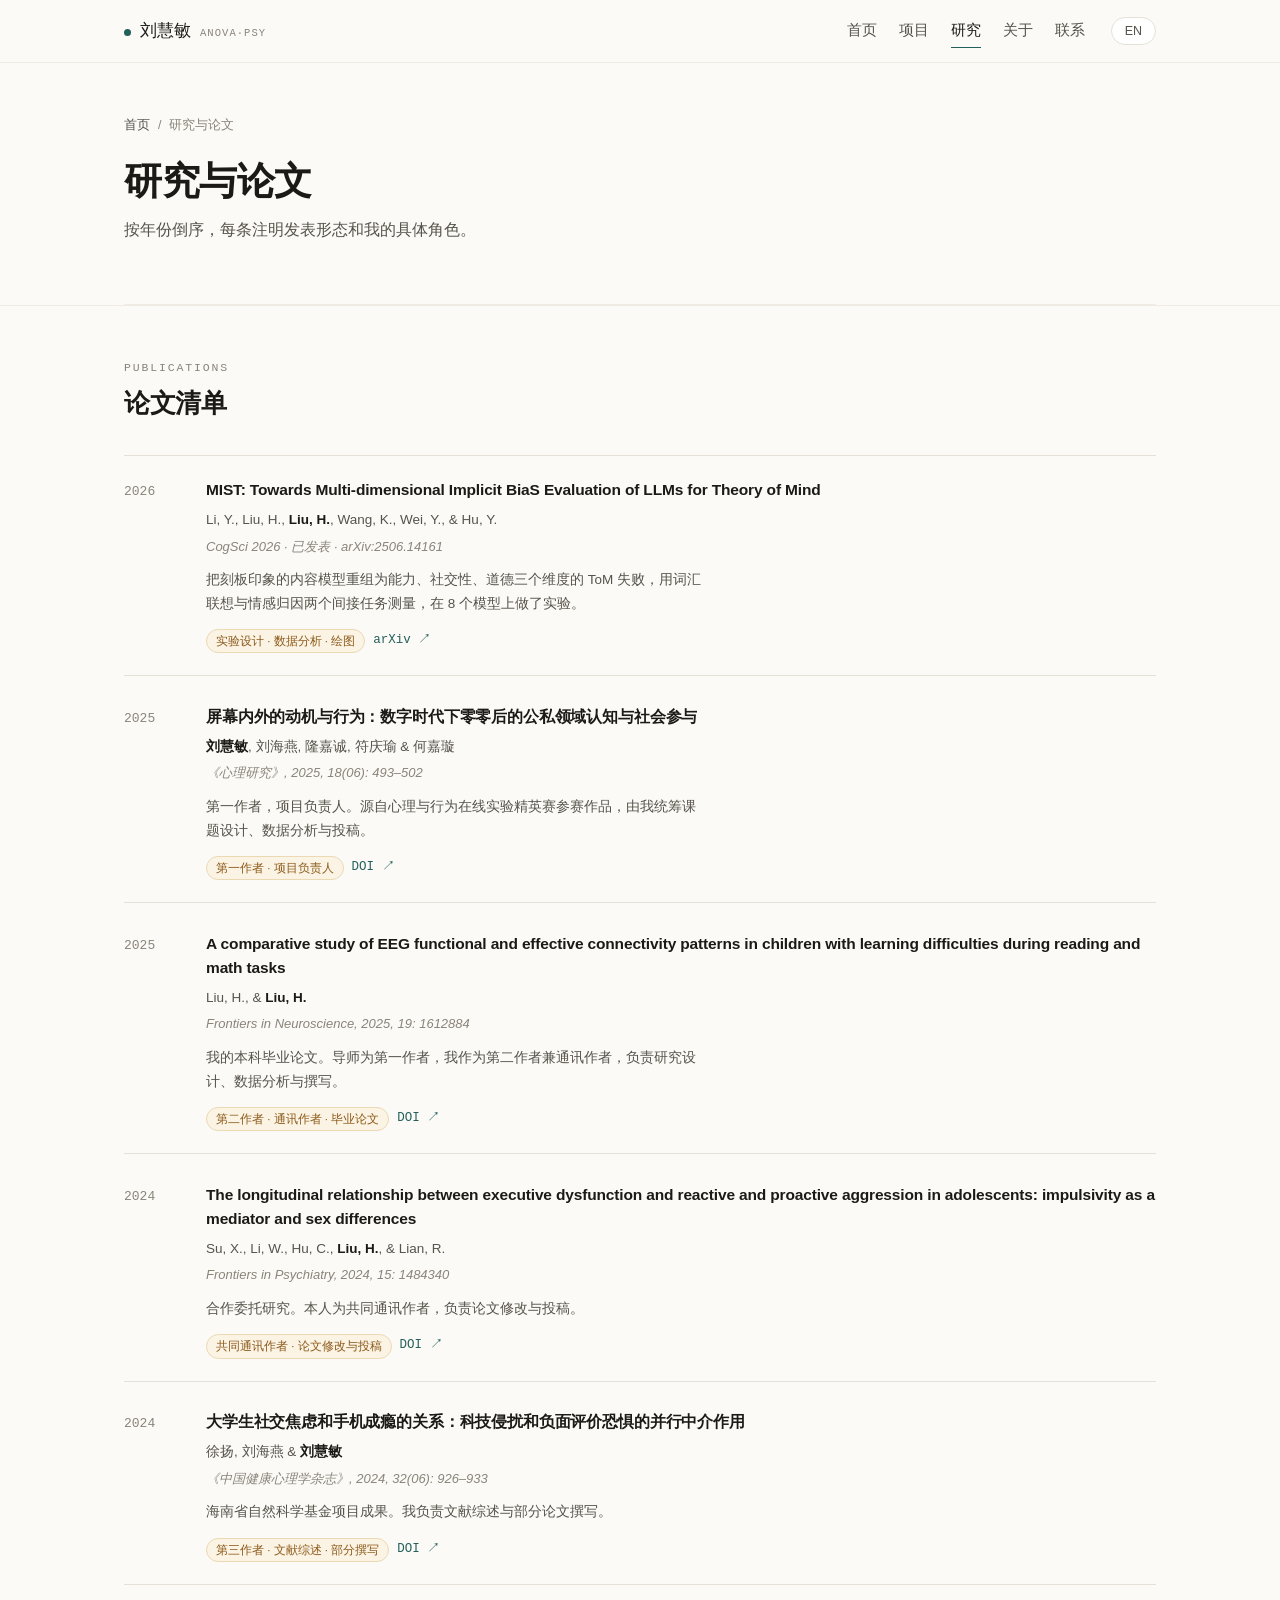
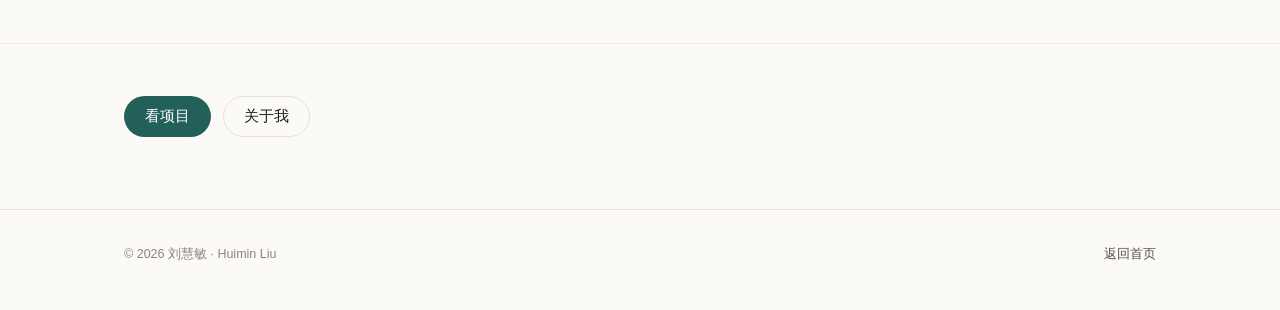
==== commit f9f5adf3: "feat: 项目卡改为不可交互的实渲染，视听界面改用源码前端 - 首页两张卡 pointer-events:none，保留动效但不可点击；视听卡整页等比缩放，教师卡改四屏线框总览 - demos/au" ====
--- a/research/index.html
+++ b/research/index.html
@@ -4,10 +4,10 @@
 <meta charset="UTF-8">
 <meta name="viewport" content="width=device-width, initial-scale=1.0">
 <title>研究与论文 · 刘慧敏</title>
-<meta name="description" content="研究方向与论文清单：大模型心智理论与隐性偏见评估、视听多感觉整合、EEG 功能与有效连接、数字时代的用户行为与社会参与。">
+<meta name="description" content="刘慧敏的论文清单：大模型心智理论与偏见评估、视听多感觉整合、EEG 脑网络、数字时代的用户行为。按年份倒序，注明发表形态与本人角色。">
 <meta property="og:type" content="website">
 <meta property="og:title" content="研究与论文 · 刘慧敏">
-<meta property="og:description" content="五篇论文与三条研究线索，链接均逐条核验。">
+<meta property="og:description" content="五篇论文，按年份倒序，每条注明发表形态与本人角色。">
 <link rel="icon" href="data:image/svg+xml,%3Csvg xmlns='http://www.w3.org/2000/svg' viewBox='0 0 32 32'%3E%3Crect width='32' height='32' rx='7' fill='%2324605A'/%3E%3Ctext x='16' y='23' font-size='17' fill='%23FBFAF7' text-anchor='middle' font-family='Georgia,serif'%3EA%3C/text%3E%3C/svg%3E">
 <link rel="stylesheet" href="../assets/css/style.css">
 </head>
@@ -46,43 +46,11 @@
       </nav>
       <h1><span class="zh">研究与论文</span><span class="en">Research &amp; publications</span></h1>
       <p class="sub">
-        <span class="zh">都是从「人怎么理解别人」这一个问题问出来的：一条走向大模型的能力边界，一条走向多感觉整合，一条走向数字时代的真实行为。下面五篇的链接都逐条点过。</span>
-        <span class="en">All of it grows from one question — how people understand each other. One thread leads to the limits of LLMs, one to multisensory integration, one to real behaviour online. Every link below was opened and checked.</span>
+        <span class="zh">按年份倒序，每条注明发表形态和我的具体角色。</span>
+        <span class="en">Newest first, with the publication form and my specific role on each.</span>
       </p>
     </div>
   </div>
-
-  <!-- 方向 -->
-  <section class="detail-section">
-    <div class="wrap">
-      <div class="sec-head reveal">
-        <span class="eyebrow">Directions</span>
-        <h2><span class="zh">四条研究线索</span><span class="en">Four threads</span></h2>
-      </div>
-      <div class="module-grid">
-        <div class="module reveal">
-          <h3><span class="zh">大模型的社会认知与评测</span><span class="en">Social cognition in LLMs</span></h3>
-          <p class="metric">ToM · 隐性偏见 · 评测框架</p>
-          <p><span class="zh">模型能不能推断他人的信念与意图？失败时是能力不足还是答非所问？参与 MIST 框架的维度设计与实验，用间接任务绕开模型的回避。</span><span class="en">Can a model infer beliefs and intentions — and when it fails, is that capability or evasion? Contributed to MIST's dimension design and experiments, using indirect tasks to bypass refusal.</span></p>
-        </div>
-        <div class="module reveal">
-          <h3><span class="zh">多感觉整合与康复训练</span><span class="en">Multisensory integration</span></h3>
-          <p class="metric">视听语音 · 时窗 · 阈值</p>
-          <p><span class="zh">声音与画面如何合成一个事件、噪声下口型能补偿多少——并把这些问题做成可施测的实验平台（见"项目"）。</span><span class="en">How audio and vision fuse into one event, and how much speechreading compensates in noise — operationalised as a testable platform (see Projects).</span></p>
-        </div>
-        <div class="module reveal">
-          <h3><span class="zh">EEG 与认知神经机制</span><span class="en">EEG &amp; cognitive neuroscience</span></h3>
-          <p class="metric">功能连接 · 有效连接 · 学习困难</p>
-          <p><span class="zh">用 EEG 功能与有效连接刻画阅读与数学任务中的脑网络差异，关注儿童学习困难的神经标记。</span><span class="en">Characterising brain-network differences during reading and arithmetic with functional and effective connectivity, with a focus on children with learning difficulties.</span></p>
-        </div>
-        <div class="module reveal">
-          <h3><span class="zh">用户行为与社会参与</span><span class="en">User behaviour &amp; participation</span></h3>
-          <p class="metric">问卷 · 访谈 · 动机分层</p>
-          <p><span class="zh">研究年轻一代如何划分公私领域、数字媒介动机如何影响社会参与，并把这些结论转化为可用的用户洞察。</span><span class="en">How young adults draw public/private boundaries online, and how digital motives shape participation — translated into usable user insights.</span></p>
-        </div>
-      </div>
-    </div>
-  </section>
 
   <!-- 论文 -->
   <section class="detail-section" id="all">
@@ -90,10 +58,6 @@
       <div class="sec-head reveal">
         <span class="eyebrow">Publications</span>
         <h2><span class="zh">论文清单</span><span class="en">Publication list</span></h2>
-        <p>
-          <span class="zh">按年份倒序。每条注明发表形态与我的具体角色；<strong>预印本与正式发表分开标注</strong>，不混用。</span>
-          <span class="en">Newest first. Each entry states the publication form and my specific role; <strong>preprints are labelled separately from published papers</strong>.</span>
-        </p>
       </div>
 
       <ul class="pub-list reveal">
@@ -102,14 +66,13 @@
           <div class="pub-body">
             <h3>MIST: Towards Multi-dimensional Implicit BiaS Evaluation of LLMs for Theory of Mind</h3>
             <p class="pub-authors">Li, Y., Liu, H., <span class="me">Liu, H.</span>, Wang, K., Wei, Y., &amp; Hu, Y.</p>
-            <p class="pub-venue"><span class="zh">arXiv 预印本 · arXiv:2506.14161 · 最新版 v3（2026-01）</span><span class="en">arXiv preprint · arXiv:2506.14161 · latest v3 (Jan 2026)</span></p>
+            <p class="pub-venue"><span class="zh">CogSci 2026 · 已发表 · arXiv:2506.14161</span><span class="en">CogSci 2026 · published · arXiv:2506.14161</span></p>
             <p style="font-size:13.5px;color:var(--ink-2);max-width:66ch">
               <span class="zh">把刻板印象的内容模型重组为能力、社交性、道德三个维度的 ToM 失败，用词汇联想与情感归因两个间接任务测量，在 8 个模型上做了实验。</span>
               <span class="en">Reconceives stereotype content as multidimensional ToM failure across competence, sociability and morality, measured with two indirect tasks (word association, affective attribution) across eight models.</span>
             </p>
             <div class="pub-foot">
               <span class="tag tag--role"><span class="zh">实验设计 · 数据分析 · 绘图</span><span class="en">Design · analysis · figures</span></span>
-              <span class="tag tag--quiet"><span class="zh">预印本，尚未见正式发表标注</span><span class="en">Preprint; no published-version record found</span></span>
               <a class="pub-link" href="https://arxiv.org/abs/2506.14161" target="_blank" rel="noopener">arXiv ↗</a>
             </div>
           </div>
@@ -122,11 +85,11 @@
             <p class="pub-authors"><span class="me">刘慧敏</span>, 刘海燕, 隆嘉诚, 符庆瑜 &amp; 何嘉璇</p>
             <p class="pub-venue"><span class="zh">《心理研究》, 2025, 18(06): 493–502</span><span class="en">Psychological Research, 2025, 18(06): 493–502</span></p>
             <p style="font-size:13.5px;color:var(--ink-2);max-width:66ch">
-              <span class="zh">第一作者。源自心理与行为在线实验精英赛参赛作品，从课题设计到投稿由我主要推进。</span>
-              <span class="en">First author. Grew out of an online behavioural-experiment competition entry; I led the design and the submission.</span>
+              <span class="zh">第一作者，项目负责人。源自心理与行为在线实验精英赛参赛作品，由我统筹课题设计、数据分析与投稿。</span>
+              <span class="en">First author and project lead. Grew out of an online behavioural-experiment competition entry; I coordinated the design, analysis and submission.</span>
             </p>
             <div class="pub-foot">
-              <span class="tag tag--role"><span class="zh">第一作者 · 实验设计 · 数据分析 · 撰写与投稿</span><span class="en">First author · design · analysis · writing</span></span>
+              <span class="tag tag--role"><span class="zh">第一作者 · 项目负责人</span><span class="en">First author · project lead</span></span>
               <a class="pub-link" href="https://doi.org/10.19988/j.cnki.issn.2095-1159.2025.06.002" target="_blank" rel="noopener">DOI ↗</a>
             </div>
           </div>
@@ -139,8 +102,8 @@
             <p class="pub-authors">Liu, H., &amp; <span class="me">Liu, H.</span></p>
             <p class="pub-venue">Frontiers in Neuroscience, 2025, 19: 1612884</p>
             <p style="font-size:13.5px;color:var(--ink-2);max-width:66ch">
-              <span class="zh">我的本科毕业论文。第二作者兼通讯作者，负责研究设计、数据分析、撰写与投稿。</span>
-              <span class="en">My undergraduate thesis. Second and corresponding author; responsible for design, analysis, writing and submission.</span>
+              <span class="zh">我的本科毕业论文。导师为第一作者，我作为第二作者兼通讯作者，负责研究设计、数据分析与撰写。</span>
+              <span class="en">My undergraduate thesis. My supervisor is first author; I am second and corresponding author, responsible for design, analysis and writing.</span>
             </p>
             <div class="pub-foot">
               <span class="tag tag--role"><span class="zh">第二作者 · 通讯作者 · 毕业论文</span><span class="en">Second &amp; corresponding author · thesis</span></span>
@@ -156,8 +119,8 @@
             <p class="pub-authors">Su, X., Li, W., Hu, C., <span class="me">Liu, H.</span>, &amp; Lian, R.</p>
             <p class="pub-venue">Frontiers in Psychiatry, 2024, 15: 1484340</p>
             <p style="font-size:13.5px;color:var(--ink-2);max-width:66ch">
-              <span class="zh">合作委托研究。我与胡长胜为共同通讯作者，负责论文修改与投稿。</span>
-              <span class="en">A commissioned collaboration. Co-corresponding author alongside C. Hu; responsible for revision and submission.</span>
+              <span class="zh">合作委托研究。本人为共同通讯作者，负责论文修改与投稿。</span>
+              <span class="en">A commissioned collaboration. I am a co-corresponding author, responsible for revision and submission.</span>
             </p>
             <div class="pub-foot">
               <span class="tag tag--role"><span class="zh">共同通讯作者 · 论文修改与投稿</span><span class="en">Co-corresponding author · revision &amp; submission</span></span>
@@ -184,11 +147,7 @@
         </li>
       </ul>
 
-      <div class="callout reveal" style="margin-top:24px; max-width:760px">
-        <strong><span class="zh">关于核验：</span><span class="en">On verification:</span></strong>
-        <span class="zh">以上 5 条的 DOI / arXiv 链接于 2026 年 10 月逐条访问确认可解析，作者顺序与期刊卷期按原文核对。MIST 在 arXiv 上的最新版本为 v3，页面未标注任何会议接收信息，因此此处只写"预印本"。</span>
-        <span class="en">All five DOI/arXiv links were resolved and checked in October 2026, with author order and volume/issue matched against the source. MIST's latest arXiv version is v3 with no conference acceptance noted, so it is listed as a preprint only.</span>
-      </div>
+      
     </div>
   </section>
 
--- a/assets/css/style.css
+++ b/assets/css/style.css
@@ -202,7 +202,7 @@
 .card-cover--svg img { width: 100%; height: 100%; margin-top: 0; object-fit: cover; }
 
 /* 实时渲染的可交互封面：iframe 直接铺满，点击可直接操作 */
-.card-cover--live { aspect-ratio: 16 / 10; background: var(--paper-2); }.card-cover--live iframe { position: absolute; inset: 0; width: 100%; height: 100%; border: 0; display: block; background: var(--card); }
+.card-cover--live { aspect-ratio: 16 / 10; background: var(--paper-2); }.card-cover--live iframe { position: absolute; inset: 0; width: 100%; height: 100%; border: 0; display: block; background: var(--card); pointer-events: none; }
 .card-cover--live .live-note {
   position: absolute; right: 9px; top: 9px; pointer-events: none;
   font-family: var(--mono); font-size: 10px; letter-spacing: .06em;
@@ -282,6 +282,30 @@
 .skill-group li { font-size: 14.5px; color: var(--ink-2); padding: 7px 0; border-bottom: 1px dashed var(--line-2); }
 .skill-group li:last-child { border-bottom: 0; }
 @media (max-width: 800px) { .skill-groups, .research-grid { grid-template-columns: 1fr; } }
+
+/* ---------- 技能卡（带证据链接） ---------- */
+.skill-grid { display: grid; grid-template-columns: repeat(auto-fit, minmax(258px, 1fr)); gap: 12px; }
+.skill-card {
+  background: var(--card); border: 1px solid var(--line); border-radius: var(--radius-sm);
+  padding: 15px 16px 13px; transition: border-color .18s, box-shadow .18s, transform .18s;
+}
+.skill-card:hover { border-color: #C9DBD6; box-shadow: 0 4px 14px rgba(27,26,23,.06); transform: translateY(-2px); }
+.skill-card h3 { font-size: 14.5px; margin-bottom: 6px; color: var(--ink); }
+.skill-card p { font-size: 13.2px; line-height: 1.72; color: var(--ink-2); }
+.skill-card .ev {
+  margin-top: 10px; padding-top: 9px; border-top: 1px dashed var(--line-2);
+  font-family: var(--mono); font-size: 10.5px; letter-spacing: .04em; color: var(--ink-3);
+  display: flex; flex-wrap: wrap; gap: 8px; align-items: baseline;
+}
+.skill-card .ev a { font-family: var(--sans); font-size: 12.5px; letter-spacing: 0; color: var(--moss); }
+.skill-card .ev a:hover { text-decoration: underline; text-underline-offset: 3px; }
+
+.sub-h {
+  font-size: 12px; letter-spacing: .1em; text-transform: uppercase;
+  color: var(--ink-3); font-family: var(--mono); font-weight: 500;
+  margin: 26px 0 10px;
+}
+.sub-h:first-of-type { margin-top: 6px; }
 
 /* ---------- 联系 ---------- */
 .contact-grid { display: grid; grid-template-columns: minmax(0, 1fr) auto; gap: 32px; align-items: center; }
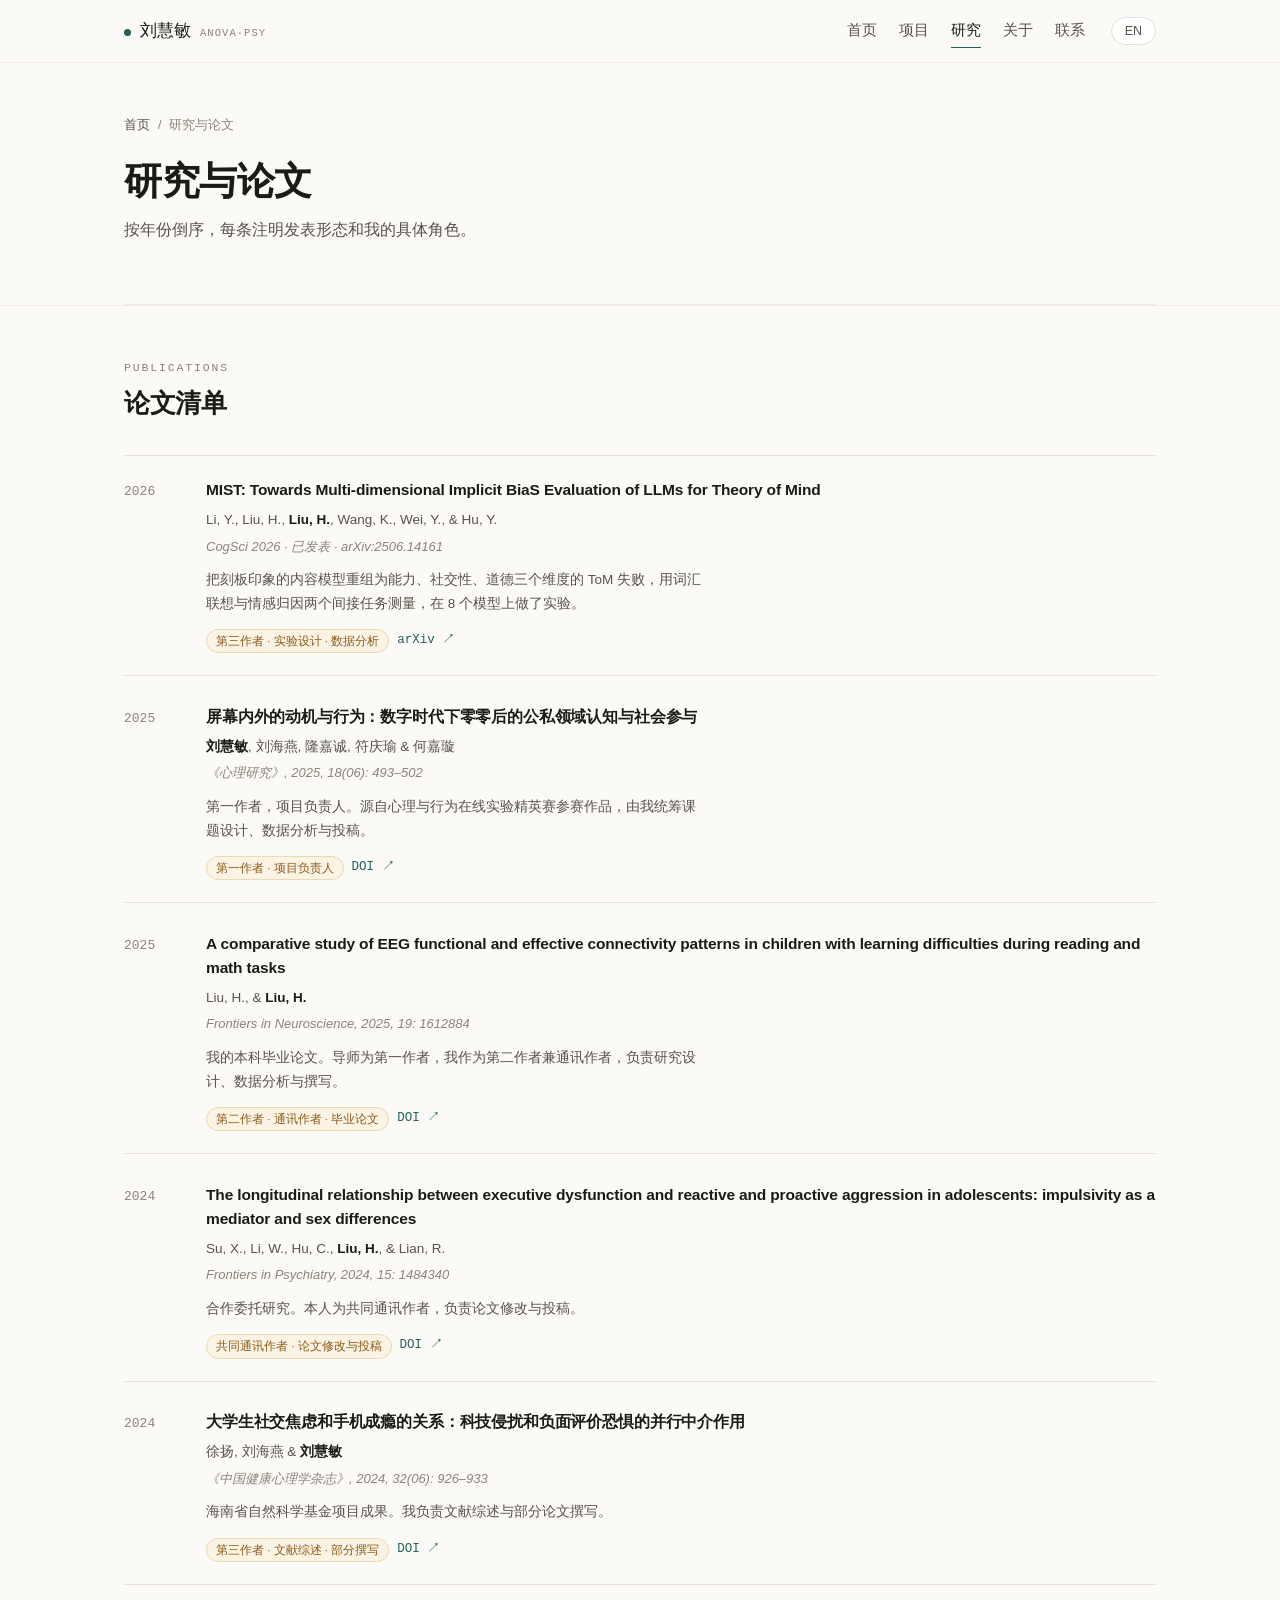
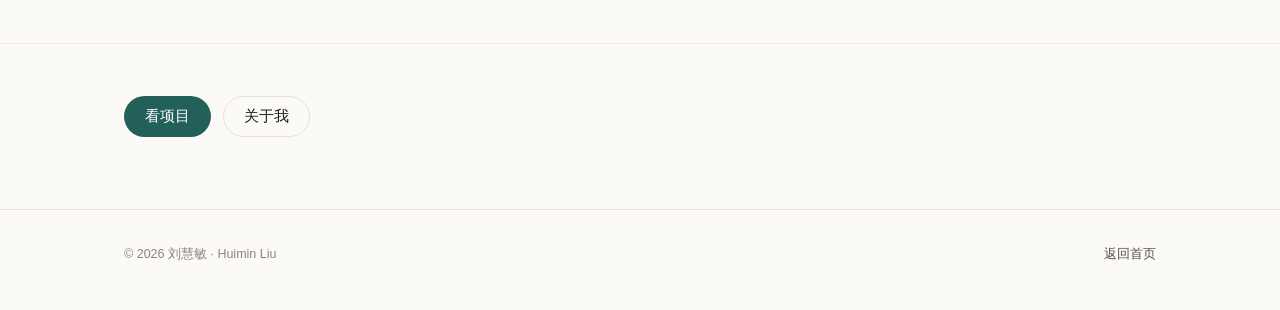
==== commit a2f6d18f: "feat: 按反馈重写简介与两个项目页，卡片去标签并统一对齐 - 首页简介改为大模型研究 + 课题组项目里的实现角色，删掉“研究人怎么听懂别人” - 项目区说明改为“可交互式查看”，卡片去掉右上角标签" ====
--- a/research/index.html
+++ b/research/index.html
@@ -72,7 +72,7 @@
               <span class="en">Reconceives stereotype content as multidimensional ToM failure across competence, sociability and morality, measured with two indirect tasks (word association, affective attribution) across eight models.</span>
             </p>
             <div class="pub-foot">
-              <span class="tag tag--role"><span class="zh">实验设计 · 数据分析 · 绘图</span><span class="en">Design · analysis · figures</span></span>
+              <span class="tag tag--role"><span class="zh">第三作者 · 实验设计 · 数据分析</span><span class="en">Third author · design &amp; analysis</span></span>
               <a class="pub-link" href="https://arxiv.org/abs/2506.14161" target="_blank" rel="noopener">arXiv ↗</a>
             </div>
           </div>
--- a/assets/css/style.css
+++ b/assets/css/style.css
@@ -372,6 +372,7 @@
 
 /* 模块卡 */
 .module-grid { display: grid; grid-template-columns: repeat(2, minmax(0, 1fr)); gap: 18px; }
+@media (min-width: 900px) { .module-grid.module-grid--3 { grid-template-columns: repeat(3, minmax(0, 1fr)); } }
 .module { background: var(--card); border: 1px solid var(--line); border-radius: var(--radius); padding: 18px 20px; }
 .module h3 { font-family: var(--sans); font-size: 15px; font-weight: 600; margin-bottom: 4px; }
 .module .metric { font-family: var(--mono); font-size: 12px; color: var(--moss); margin-bottom: 8px; }
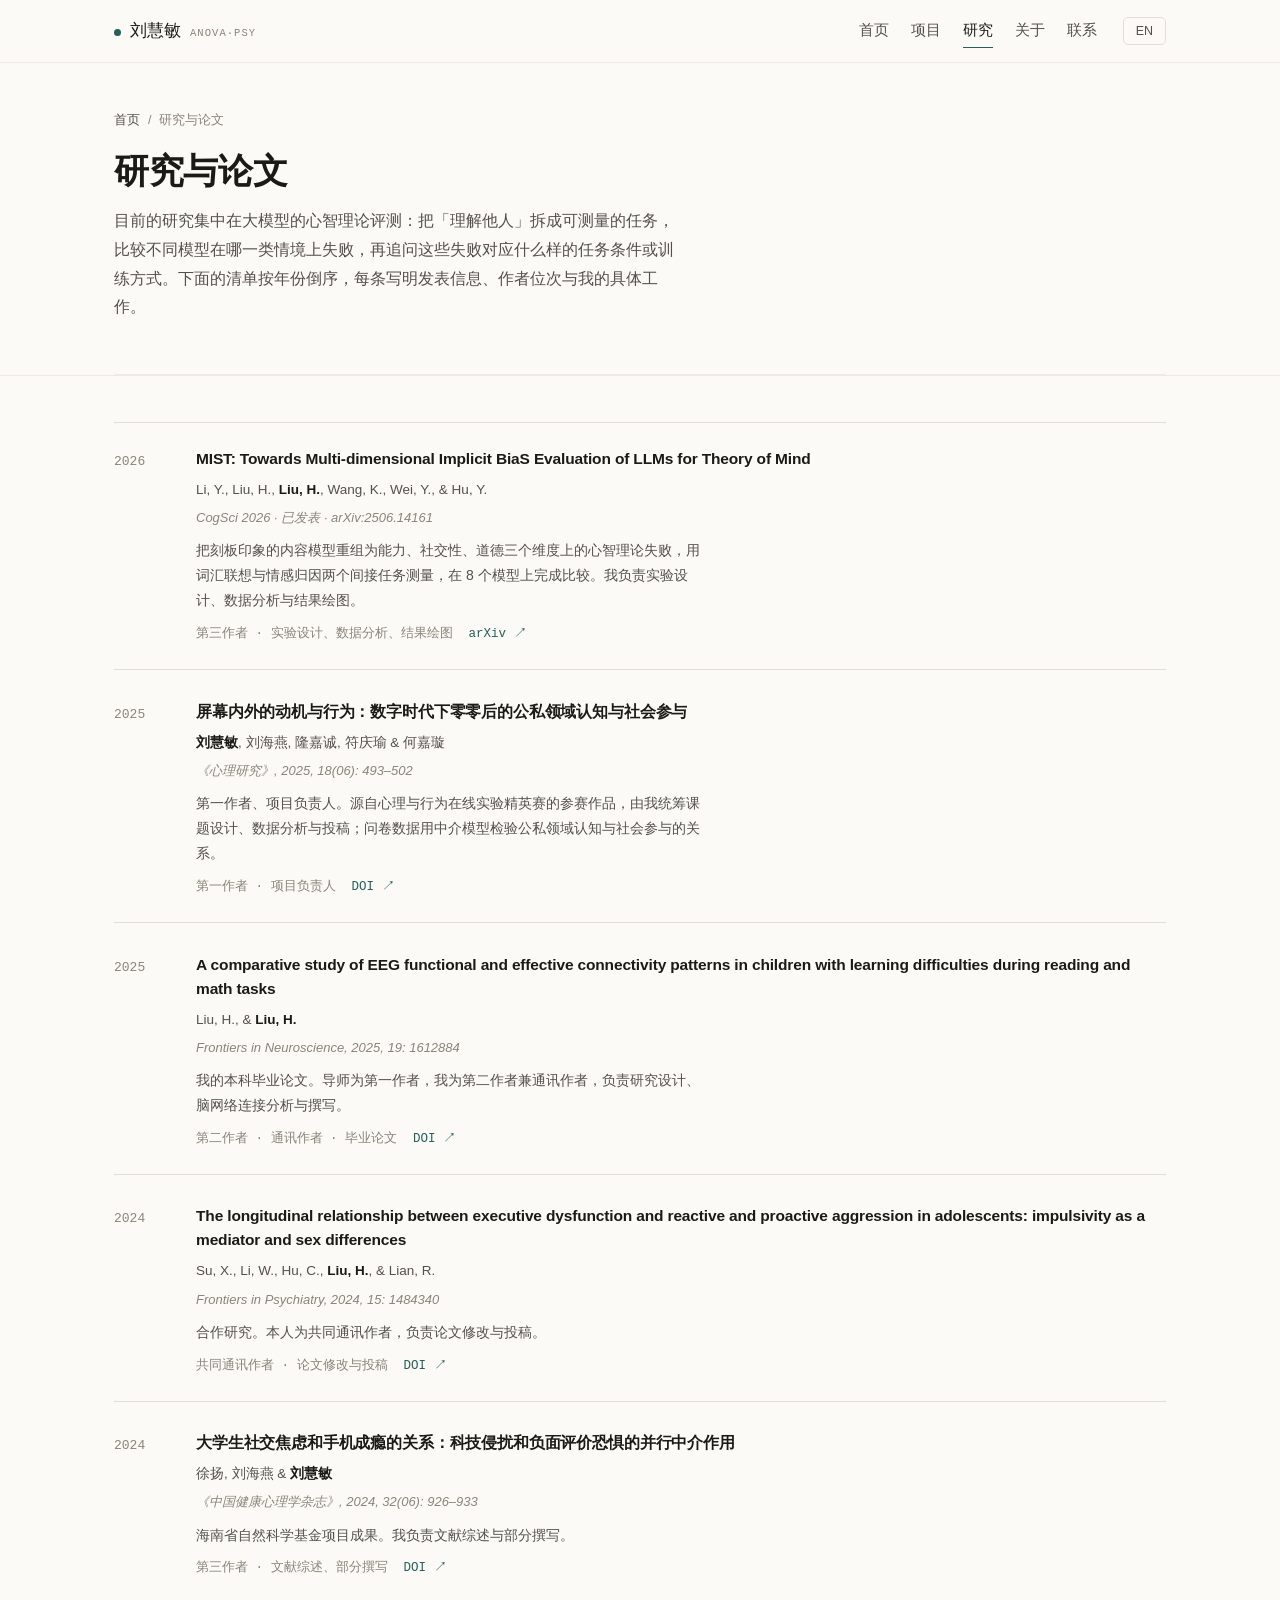
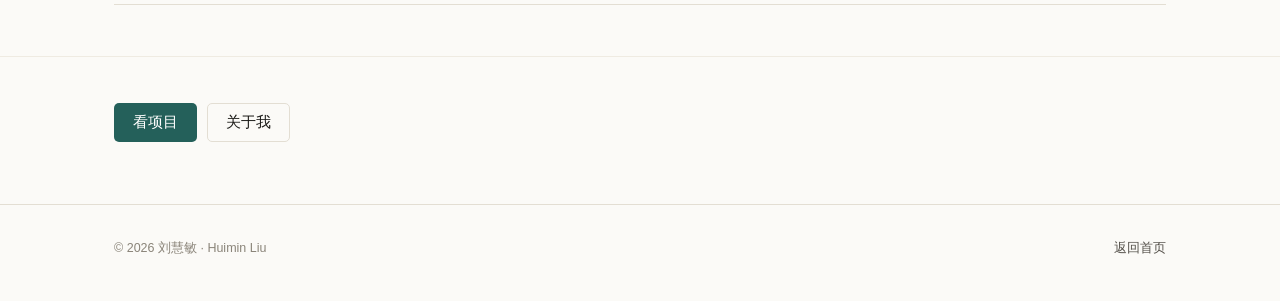
==== commit 195737df: "refactor: 按改版建议重写首页与二级页，去掉卡片网格与徽章，收敛文案口径" ====
--- a/research/index.html
+++ b/research/index.html
@@ -4,10 +4,10 @@
 <meta charset="UTF-8">
 <meta name="viewport" content="width=device-width, initial-scale=1.0">
 <title>研究与论文 · 刘慧敏</title>
-<meta name="description" content="刘慧敏的论文清单：大模型心智理论与偏见评估、视听多感觉整合、EEG 脑网络、数字时代的用户行为。按年份倒序，注明发表形态与本人角色。">
+<meta name="description" content="刘慧敏的研究与论文清单：大模型心智理论评测、数字行为、EEG 脑网络。按年份倒序，注明作者位次、发表信息与本人具体贡献。">
 <meta property="og:type" content="website">
 <meta property="og:title" content="研究与论文 · 刘慧敏">
-<meta property="og:description" content="五篇论文，按年份倒序，每条注明发表形态与本人角色。">
+<meta property="og:description" content="五篇论文，按年份倒序，每条注明发表信息、本人角色与具体贡献。">
 <link rel="icon" href="data:image/svg+xml,%3Csvg xmlns='http://www.w3.org/2000/svg' viewBox='0 0 32 32'%3E%3Crect width='32' height='32' rx='7' fill='%2324605A'/%3E%3Ctext x='16' y='23' font-size='17' fill='%23FBFAF7' text-anchor='middle' font-family='Georgia,serif'%3EA%3C/text%3E%3C/svg%3E">
 <link rel="stylesheet" href="../assets/css/style.css">
 </head>
@@ -16,7 +16,7 @@
 <header class="site-header">
   <div class="wrap nav-inner">
     <a class="brand" href="../index.html">
-      <span class="dot" aria-hidden="true"></span>刘慧敏<span class="en" style="font-family:var(--sans)"> Huimin Liu</span>
+      <span class="dot" aria-hidden="true"></span><span class="zh">刘慧敏</span><span class="en">Huimin Liu</span>
       <small>ANOVA·PSY</small>
     </a>
     <button class="nav-toggle" type="button" aria-expanded="false" aria-controls="nav-links">
@@ -44,35 +44,29 @@
         <span aria-hidden="true">/</span>
         <span><span class="zh">研究与论文</span><span class="en">Research</span></span>
       </nav>
-      <h1><span class="zh">研究与论文</span><span class="en">Research &amp; publications</span></h1>
+      <h1><span class="zh">研究与论文</span><span class="en">Research and publications</span></h1>
       <p class="sub">
-        <span class="zh">按年份倒序，每条注明发表形态和我的具体角色。</span>
-        <span class="en">Newest first, with the publication form and my specific role on each.</span>
+        <span class="zh">目前的研究集中在大模型的心智理论评测：把「理解他人」拆成可测量的任务，比较不同模型在哪一类情境上失败，再追问这些失败对应什么样的任务条件或训练方式。下面的清单按年份倒序，每条写明发表信息、作者位次与我的具体工作。</span>
+        <span class="en">My current work centres on measuring theory of mind in large language models: turning "understanding others" into measurable tasks, comparing where different models fail, and asking what those failures say about task conditions or training. The list below runs newest first, with venue, author position and what I actually did.</span>
       </p>
     </div>
   </div>
 
-  <!-- 论文 -->
   <section class="detail-section" id="all">
     <div class="wrap">
-      <div class="sec-head reveal">
-        <span class="eyebrow">Publications</span>
-        <h2><span class="zh">论文清单</span><span class="en">Publication list</span></h2>
-      </div>
-
-      <ul class="pub-list reveal">
+      <ul class="pub-list">
         <li class="pub-item">
           <div class="pub-year">2026</div>
           <div class="pub-body">
             <h3>MIST: Towards Multi-dimensional Implicit BiaS Evaluation of LLMs for Theory of Mind</h3>
             <p class="pub-authors">Li, Y., Liu, H., <span class="me">Liu, H.</span>, Wang, K., Wei, Y., &amp; Hu, Y.</p>
             <p class="pub-venue"><span class="zh">CogSci 2026 · 已发表 · arXiv:2506.14161</span><span class="en">CogSci 2026 · published · arXiv:2506.14161</span></p>
-            <p style="font-size:13.5px;color:var(--ink-2);max-width:66ch">
-              <span class="zh">把刻板印象的内容模型重组为能力、社交性、道德三个维度的 ToM 失败，用词汇联想与情感归因两个间接任务测量，在 8 个模型上做了实验。</span>
-              <span class="en">Reconceives stereotype content as multidimensional ToM failure across competence, sociability and morality, measured with two indirect tasks (word association, affective attribution) across eight models.</span>
+            <p class="pub-note">
+              <span class="zh">把刻板印象的内容模型重组为能力、社交性、道德三个维度上的心智理论失败，用词汇联想与情感归因两个间接任务测量，在 8 个模型上完成比较。我负责实验设计、数据分析与结果绘图。</span>
+              <span class="en">Reconceives stereotype content as theory-of-mind failure across competence, sociability and morality, measured with two indirect tasks (word association, affective attribution) across eight models. I did the experiment design, the analysis and the figures.</span>
             </p>
             <div class="pub-foot">
-              <span class="tag tag--role"><span class="zh">第三作者 · 实验设计 · 数据分析</span><span class="en">Third author · design &amp; analysis</span></span>
+              <span class="pub-role"><span class="zh">第三作者 · 实验设计、数据分析、结果绘图</span><span class="en">Third author · design, analysis, figures</span></span>
               <a class="pub-link" href="https://arxiv.org/abs/2506.14161" target="_blank" rel="noopener">arXiv ↗</a>
             </div>
           </div>
@@ -84,12 +78,12 @@
             <h3>屏幕内外的动机与行为：数字时代下零零后的公私领域认知与社会参与</h3>
             <p class="pub-authors"><span class="me">刘慧敏</span>, 刘海燕, 隆嘉诚, 符庆瑜 &amp; 何嘉璇</p>
             <p class="pub-venue"><span class="zh">《心理研究》, 2025, 18(06): 493–502</span><span class="en">Psychological Research, 2025, 18(06): 493–502</span></p>
-            <p style="font-size:13.5px;color:var(--ink-2);max-width:66ch">
-              <span class="zh">第一作者，项目负责人。源自心理与行为在线实验精英赛参赛作品，由我统筹课题设计、数据分析与投稿。</span>
-              <span class="en">First author and project lead. Grew out of an online behavioural-experiment competition entry; I coordinated the design, analysis and submission.</span>
+            <p class="pub-note">
+              <span class="zh">第一作者、项目负责人。源自心理与行为在线实验精英赛的参赛作品，由我统筹课题设计、数据分析与投稿；问卷数据用中介模型检验公私领域认知与社会参与的关系。</span>
+              <span class="en">First author and project lead. It grew out of an online behavioural-experiment competition entry; I coordinated the design, analysis and submission, using mediation models on survey data.</span>
             </p>
             <div class="pub-foot">
-              <span class="tag tag--role"><span class="zh">第一作者 · 项目负责人</span><span class="en">First author · project lead</span></span>
+              <span class="pub-role"><span class="zh">第一作者 · 项目负责人</span><span class="en">First author · project lead</span></span>
               <a class="pub-link" href="https://doi.org/10.19988/j.cnki.issn.2095-1159.2025.06.002" target="_blank" rel="noopener">DOI ↗</a>
             </div>
           </div>
@@ -101,12 +95,12 @@
             <h3>A comparative study of EEG functional and effective connectivity patterns in children with learning difficulties during reading and math tasks</h3>
             <p class="pub-authors">Liu, H., &amp; <span class="me">Liu, H.</span></p>
             <p class="pub-venue">Frontiers in Neuroscience, 2025, 19: 1612884</p>
-            <p style="font-size:13.5px;color:var(--ink-2);max-width:66ch">
-              <span class="zh">我的本科毕业论文。导师为第一作者，我作为第二作者兼通讯作者，负责研究设计、数据分析与撰写。</span>
-              <span class="en">My undergraduate thesis. My supervisor is first author; I am second and corresponding author, responsible for design, analysis and writing.</span>
+            <p class="pub-note">
+              <span class="zh">我的本科毕业论文。导师为第一作者，我为第二作者兼通讯作者，负责研究设计、脑网络连接分析与撰写。</span>
+              <span class="en">My undergraduate thesis. My supervisor is first author; I am second and corresponding author, responsible for the design, the connectivity analysis and the writing.</span>
             </p>
             <div class="pub-foot">
-              <span class="tag tag--role"><span class="zh">第二作者 · 通讯作者 · 毕业论文</span><span class="en">Second &amp; corresponding author · thesis</span></span>
+              <span class="pub-role"><span class="zh">第二作者 · 通讯作者 · 毕业论文</span><span class="en">Second and corresponding author · thesis</span></span>
               <a class="pub-link" href="https://doi.org/10.3389/fnins.2025.1612884" target="_blank" rel="noopener">DOI ↗</a>
             </div>
           </div>
@@ -118,12 +112,12 @@
             <h3>The longitudinal relationship between executive dysfunction and reactive and proactive aggression in adolescents: impulsivity as a mediator and sex differences</h3>
             <p class="pub-authors">Su, X., Li, W., Hu, C., <span class="me">Liu, H.</span>, &amp; Lian, R.</p>
             <p class="pub-venue">Frontiers in Psychiatry, 2024, 15: 1484340</p>
-            <p style="font-size:13.5px;color:var(--ink-2);max-width:66ch">
-              <span class="zh">合作委托研究。本人为共同通讯作者，负责论文修改与投稿。</span>
-              <span class="en">A commissioned collaboration. I am a co-corresponding author, responsible for revision and submission.</span>
+            <p class="pub-note">
+              <span class="zh">合作研究。本人为共同通讯作者，负责论文修改与投稿。</span>
+              <span class="en">A collaboration. I am a co-corresponding author, responsible for revision and submission.</span>
             </p>
             <div class="pub-foot">
-              <span class="tag tag--role"><span class="zh">共同通讯作者 · 论文修改与投稿</span><span class="en">Co-corresponding author · revision &amp; submission</span></span>
+              <span class="pub-role"><span class="zh">共同通讯作者 · 论文修改与投稿</span><span class="en">Co-corresponding author · revision, submission</span></span>
               <a class="pub-link" href="https://doi.org/10.3389/fpsyt.2024.1484340" target="_blank" rel="noopener">DOI ↗</a>
             </div>
           </div>
@@ -135,19 +129,17 @@
             <h3>大学生社交焦虑和手机成瘾的关系：科技侵扰和负面评价恐惧的并行中介作用</h3>
             <p class="pub-authors">徐扬, 刘海燕 &amp; <span class="me">刘慧敏</span></p>
             <p class="pub-venue"><span class="zh">《中国健康心理学杂志》, 2024, 32(06): 926–933</span><span class="en">Chinese Journal of Health Psychology, 2024, 32(06): 926–933</span></p>
-            <p style="font-size:13.5px;color:var(--ink-2);max-width:66ch">
-              <span class="zh">海南省自然科学基金项目成果。我负责文献综述与部分论文撰写。</span>
+            <p class="pub-note">
+              <span class="zh">海南省自然科学基金项目成果。我负责文献综述与部分撰写。</span>
               <span class="en">Output of a Hainan Provincial Natural Science Foundation project. I contributed the literature review and part of the writing.</span>
             </p>
             <div class="pub-foot">
-              <span class="tag tag--role"><span class="zh">第三作者 · 文献综述 · 部分撰写</span><span class="en">Third author · literature review · co-writing</span></span>
+              <span class="pub-role"><span class="zh">第三作者 · 文献综述、部分撰写</span><span class="en">Third author · literature review, co-writing</span></span>
               <a class="pub-link" href="https://doi.org/10.13342/j.cnki.cjhp.2024.06.023" target="_blank" rel="noopener">DOI ↗</a>
             </div>
           </div>
         </li>
       </ul>
-
-      
     </div>
   </section>
 
--- a/assets/css/style.css
+++ b/assets/css/style.css
@@ -1,6 +1,7 @@
 /* =========================================================
    ANOVA-psy.github.io — 全站样式
-   设计：暖白纸感 + 低饱和墨绿 | 无外部依赖 | 系统字体
+   暖白纸感 + 墨色正文 + 低饱和墨绿
+   无外部依赖 · 系统字体 · 层次靠留白与分隔线，不靠卡片和徽章
    ========================================================= */
 
 :root {
@@ -8,19 +9,18 @@
   --paper-2: #F5F3ED;
   --card: #FFFFFF;
   --ink: #1B1A17;
-  --ink-2: #57534A;
+  --ink-2: #54504A;
   --ink-3: #8A8479;
-  --line: #E5E1D8;
+  --line: #E3DED3;
   --line-2: #EFEBE2;
   --moss: #24605A;
   --moss-dark: #1C4E49;
   --moss-tint: #EDF3F1;
+  --moss-line: #CFE0DA;
   --amber: #8C5A1B;
   --amber-tint: #FBF3E3;
   --amber-line: #EBD9B4;
-  --radius: 10px;
-  --radius-sm: 7px;
-  --wrap: 1080px;
+  --wrap: 1100px;
   --sans: -apple-system, BlinkMacSystemFont, "Segoe UI", "PingFang SC", "Hiragino Sans GB", "Microsoft YaHei", sans-serif;
   --serif: Georgia, "Songti SC", "Noto Serif SC", "Source Han Serif SC", serif;
   --mono: ui-monospace, SFMono-Regular, Menlo, Consolas, "Liberation Mono", monospace;
@@ -37,7 +37,7 @@
   color: var(--ink);
   font-family: var(--sans);
   font-size: 16px;
-  line-height: 1.75;
+  line-height: 1.78;
   -webkit-font-smoothing: antialiased;
   text-rendering: optimizeLegibility;
 }
@@ -47,17 +47,22 @@
 a { color: var(--moss); text-decoration: none; }
 a:hover { text-decoration: underline; text-underline-offset: 3px; }
 
-h1, h2, h3, h4 { font-family: var(--serif); font-weight: 600; line-height: 1.28; margin: 0; letter-spacing: -0.01em; }
+h1, h2, h3, h4 { font-family: var(--serif); font-weight: 600; line-height: 1.3; margin: 0; letter-spacing: -0.01em; }
 
 p { margin: 0 0 1em; }
 p:last-child { margin-bottom: 0; }
 
 ul { margin: 0; padding-left: 1.15em; }
-li { margin-bottom: .4em; }
+li { margin-bottom: .35em; }
 
 :focus-visible { outline: 2px solid var(--moss); outline-offset: 3px; border-radius: 3px; }
 
 ::selection { background: #CFE0DA; }
+
+.sr-only {
+  position: absolute; width: 1px; height: 1px; padding: 0; margin: -1px;
+  overflow: hidden; clip: rect(0 0 0 0); white-space: nowrap; border: 0;
+}
 
 /* ---------- 双语 ---------- */
 [data-lang="zh"] .en { display: none !important; }
@@ -65,28 +70,17 @@
 
 /* ---------- 布局 ---------- */
 .wrap { width: 100%; max-width: var(--wrap); margin: 0 auto; padding: 0 24px; }
-.section { padding: 72px 0; border-top: 1px solid var(--line-2); }
+.section { padding: 64px 0; border-top: 1px solid var(--line-2); }
 .section:first-of-type { border-top: 0; }
-.section--tight { padding: 48px 0; }
-
-.sec-head { margin-bottom: 34px; max-width: 62ch; }
-.eyebrow {
-  display: block;
-  font-family: var(--mono);
-  font-size: 11.5px;
-  letter-spacing: .16em;
-  text-transform: uppercase;
-  color: var(--ink-3);
-  margin-bottom: 10px;
-}
-.sec-head h2 { font-size: clamp(1.4rem, 2.4vw, 1.85rem); margin-bottom: 10px; }
+
+.sec-head { margin-bottom: 28px; max-width: 64ch; }
+.sec-head h2 { font-size: clamp(1.35rem, 2.2vw, 1.68rem); margin-bottom: 8px; }
 .sec-head p { color: var(--ink-2); font-size: 15.5px; }
-.sec-head--row { display: flex; align-items: flex-end; justify-content: space-between; gap: 24px; max-width: none; flex-wrap: wrap; }
 
 /* ---------- 顶部导航 ---------- */
 .site-header {
   position: sticky; top: 0; z-index: 50;
-  background: rgba(251, 250, 247, .88);
+  background: rgba(251, 250, 247, .9);
   backdrop-filter: saturate(1.4) blur(10px);
   border-bottom: 1px solid var(--line-2);
 }
@@ -105,12 +99,12 @@
 .lang-btn, .nav-toggle {
   font: 500 12.5px/1 var(--sans);
   color: var(--ink-2);
-  background: var(--card);
+  background: transparent;
   border: 1px solid var(--line);
-  border-radius: 999px;
-  padding: 7px 13px;
+  border-radius: 5px;
+  padding: 7px 12px;
   cursor: pointer;
-  transition: border-color .15s, color .15s, background .15s;
+  transition: border-color .15s, color .15s;
 }
 .lang-btn:hover, .nav-toggle:hover { border-color: var(--moss); color: var(--moss); }
 .nav-toggle { display: none; }
@@ -133,131 +127,144 @@
 .btn {
   display: inline-flex; align-items: center; gap: 8px;
   font-size: 14.5px; font-weight: 500; line-height: 1;
-  padding: 12px 20px; border-radius: 999px;
+  padding: 11px 18px; border-radius: 5px;
   border: 1px solid transparent; cursor: pointer;
-  transition: background .16s, border-color .16s, color .16s, transform .16s;
-}
-.btn:hover { text-decoration: none; transform: translateY(-1px); }
+  transition: background .16s, border-color .16s, color .16s;
+}
+.btn:hover { text-decoration: none; }
 .btn--primary { background: var(--moss); color: #fff; }
 .btn--primary:hover { background: var(--moss-dark); }
 .btn--ghost { background: transparent; color: var(--ink); border-color: var(--line); }
 .btn--ghost:hover { border-color: var(--ink-3); background: var(--card); }
-.btn--sm { font-size: 13px; padding: 9px 15px; }
-.btn-row { display: flex; flex-wrap: wrap; gap: 12px; }
+.btn-row { display: flex; flex-wrap: wrap; gap: 10px; }
 
 /* ---------- Hero ---------- */
-.hero { padding: 64px 0 56px; }
-.hero-grid { display: grid; grid-template-columns: minmax(0, 1fr) 320px; gap: 56px; align-items: center; }
-.hero-eyebrow {
-  display: inline-block; font-family: var(--mono); font-size: 11.5px; letter-spacing: .18em;
-  text-transform: uppercase; color: var(--moss);
-  background: var(--moss-tint); border: 1px solid #CFE0DA;
-  padding: 6px 12px; border-radius: 999px; margin-bottom: 20px;
-}
-.hero h1 { font-size: clamp(2.1rem, 4.6vw, 3rem); margin-bottom: 6px; letter-spacing: -0.02em; }
-.hero .name-en { font-family: var(--mono); font-size: 12.5px; letter-spacing: .18em; color: var(--ink-3); text-transform: uppercase; margin-bottom: 22px; display: block; }
-.hero-lede { font-size: 17px; line-height: 1.85; color: var(--ink-2); max-width: 46ch; margin-bottom: 12px; }
-.hero-lede strong { color: var(--ink); font-weight: 600; }
-.hero-actions { margin: 26px 0 22px; }
-.hero-meta { display: flex; flex-wrap: wrap; gap: 8px; font-size: 12.5px; color: var(--ink-3); }
-/* 只作用于直接子级，否则内层 .zh / .en 也会被套上边框，出现胶囊套胶囊 */
-.hero-meta > span { border: 1px solid var(--line); background: var(--card); padding: 4px 10px; border-radius: 999px; }
-.hero-meta > span > span { border: 0; background: none; padding: 0; border-radius: 0; }
+.hero { padding: 60px 0 52px; }
+.hero-grid { display: grid; grid-template-columns: minmax(0, 1fr) 258px; gap: 52px; align-items: start; }
+.hero h1 { font-size: clamp(2rem, 4vw, 2.65rem); margin-bottom: 8px; letter-spacing: -0.02em; }
+.hero-affil {
+  font-family: var(--mono); font-size: 12px; letter-spacing: .1em;
+  color: var(--ink-3); text-transform: uppercase; margin-bottom: 26px;
+}
+.hero-statement {
+  font-family: var(--serif); font-size: clamp(1.22rem, 2.1vw, 1.48rem);
+  line-height: 1.62; color: var(--ink); max-width: 30ch; margin-bottom: 18px;
+}
+.hero-note { font-size: 16px; line-height: 1.82; color: var(--ink-2); max-width: 46ch; margin-bottom: 26px; }
 
 .portrait-card { position: relative; }
 .portrait-frame {
   border: 1px solid var(--line); background: var(--card);
-  border-radius: 14px; padding: 10px; box-shadow: 0 1px 2px rgba(27,26,23,.04);
-}
-.portrait-frame img { border-radius: 8px; width: 100%; aspect-ratio: 3 / 4; object-fit: cover; object-position: 50% 22%; }
-.portrait-badge {
-  position: absolute; left: 50%; transform: translate(-50%, 50%);
-  bottom: 0; white-space: nowrap;
-  font-size: 12px; color: var(--ink-2); background: var(--card);
-  border: 1px solid var(--line); border-radius: 999px; padding: 5px 14px;
-  box-shadow: 0 2px 8px rgba(27,26,23,.06);
-}
-@media (max-width: 900px) {
-  .hero-grid { grid-template-columns: 1fr; gap: 36px; }
-  .portrait-card { max-width: 260px; }
-  .hero { padding: 40px 0; }
-}
-
-/* ---------- 卡片通用 ---------- */
-.card {
-  background: var(--card); border: 1px solid var(--line); border-radius: var(--radius);
-  transition: border-color .18s, box-shadow .18s, transform .18s;
-}
-a.card { display: block; color: inherit; }
-a.card:hover { text-decoration: none; border-color: #C9DBD6; box-shadow: 0 6px 18px rgba(27,26,23,.07); transform: translateY(-2px); }
-a.card:hover .card-title { color: var(--moss); }
-a.card:hover .card-cover img { transform: scale(1.015); }
-
-/* 项目卡 */
-.projects-grid { display: grid; grid-template-columns: repeat(2, minmax(0, 1fr)); gap: 22px; }
-.project-card { overflow: hidden; display: flex; flex-direction: column; }
-/* 封面按截图内容区裁切：原图 1080×630，顶部 68px 是浏览器工具栏，裁掉后留 1080×562 */
-.card-cover { position: relative; background: var(--paper-2); overflow: hidden; border-bottom: 1px solid var(--line-2); aspect-ratio: 2145 / 1096; }
-.card-cover img { width: 103%; max-width: none; height: auto; display: block; margin-top: -8.6%; transition: transform .4s ease; }
-.card-cover--svg img { width: 100%; height: 100%; margin-top: 0; object-fit: cover; }
-
-/* 实时渲染的可交互封面：iframe 直接铺满，点击可直接操作 */
-.card-cover--live { aspect-ratio: 16 / 10; background: var(--paper-2); }.card-cover--live iframe { position: absolute; inset: 0; width: 100%; height: 100%; border: 0; display: block; background: var(--card); pointer-events: none; }
-.card-cover--live .live-note {
-  position: absolute; right: 9px; top: 9px; pointer-events: none;
-  font-family: var(--mono); font-size: 10px; letter-spacing: .06em;
-  background: rgba(27,26,23,.72); color: #FBFAF7; border-radius: 4px; padding: 3px 7px;
-}
-.project-card:hover .card-title { color: var(--moss); }
-.project-card .card-title a { color: inherit; }
-.project-card .card-title a:hover { text-decoration: underline; text-underline-offset: 3px; }
-.card-cover-tag {
-  position: absolute; top: 10px; left: 10px;
-  font-family: var(--mono); font-size: 10.5px; letter-spacing: .08em; text-transform: uppercase;
-  background: rgba(255,255,255,.94); border: 1px solid var(--line);
-  color: var(--ink-2); border-radius: 5px; padding: 3px 7px;
-}
-.card-body { padding: 20px 22px 22px; display: flex; flex-direction: column; flex: 1; }
-.card-kicker { font-family: var(--mono); font-size: 11px; letter-spacing: .1em; text-transform: uppercase; color: var(--ink-3); margin-bottom: 8px; }
-.card-title { font-size: 19px; margin-bottom: 4px; color: var(--ink); transition: color .15s; }
-.card-sub { font-size: 13px; color: var(--ink-3); margin-bottom: 12px; font-style: italic; }
-.card-desc { font-size: 14.5px; color: var(--ink-2); line-height: 1.7; margin-bottom: 16px; }
-.card-foot { margin-top: auto; display: flex; align-items: center; gap: 10px; flex-wrap: wrap; }
-.card-link { font-size: 13.5px; color: var(--moss); display: inline-flex; align-items: center; gap: 5px; }
-.card-link::after { content: "→"; transition: transform .16s; }
-a.card:hover .card-link::after { transform: translateX(3px); }
-
-/* 小卡（研究方向） */
-.research-grid { display: grid; grid-template-columns: repeat(3, minmax(0, 1fr)); gap: 20px; }
-.research-card { padding: 22px 22px 20px; display: flex; flex-direction: column; }
-.research-card h3 { font-size: 16.5px; margin-bottom: 8px; }
-.research-card .q { font-size: 13.5px; color: var(--ink-2); margin-bottom: 12px; }
-.research-card .role { font-size: 12.5px; color: var(--ink-3); border-top: 1px dashed var(--line); padding-top: 10px; margin-top: auto; }
-
-/* ---------- 徽章 / 标签 ---------- */
-.tag {
-  display: inline-block; font-size: 11.5px; line-height: 1.6; padding: 2px 9px;
-  border-radius: 999px; border: 1px solid var(--line); background: var(--paper); color: var(--ink-2);
-  white-space: nowrap;
-}
-.tag--role { background: var(--amber-tint); border-color: var(--amber-line); color: var(--amber); }
-.tag--moss { background: var(--moss-tint); border-color: #CFE0DA; color: var(--moss); }
-.tag--quiet { color: var(--ink-3); }
-.tag-row { display: flex; flex-wrap: wrap; gap: 6px; }
-
-/* ---------- 论文列表 ---------- */
+  border-radius: 4px; padding: 8px;
+}
+.portrait-frame img { border-radius: 2px; width: 100%; aspect-ratio: 3 / 4; object-fit: cover; object-position: 50% 22%; }
+
+@media (max-width: 860px) {
+  .hero-grid { grid-template-columns: 1fr; gap: 30px; }
+  .portrait-card { max-width: 190px; }
+  .hero { padding: 38px 0 34px; }
+  .hero-statement { max-width: none; }
+}
+
+/* ---------- 项目：整幅界面 + 说明 ---------- */
+.work { padding: 38px 0 44px; border-top: 1px solid var(--line); }
+.work:first-of-type { border-top: 0; padding-top: 4px; }
+
+.work-head {
+  display: flex; align-items: baseline; justify-content: space-between;
+  gap: 10px 24px; flex-wrap: wrap; margin-bottom: 4px;
+}
+.work-title { font-size: 1.22rem; }
+.work-title a { color: var(--ink); }
+.work-title a:hover { color: var(--moss); }
+.work-role { font-size: 13px; color: var(--ink-3); }
+.work-sub { font-size: 15px; color: var(--ink-2); margin-bottom: 18px; }
+
+.work-shot {
+  display: block; position: relative; overflow: hidden;
+  border: 1px solid var(--line); border-radius: 5px; background: var(--paper-2);
+  aspect-ratio: 1100 / 452;
+  transition: border-color .16s;
+}
+.work-shot iframe {
+  position: absolute; inset: 0; width: 100%; height: 100%;
+  border: 0; display: block; background: #fff; pointer-events: none;
+}
+.work-shot:hover { border-color: var(--moss-line); }
+.work-shot--tall { aspect-ratio: 1100 / 572; }
+
+.work-cap { font-size: 12.5px; color: var(--ink-3); margin: 9px 0 0; }
+
+.work-body {
+  display: grid; grid-template-columns: minmax(0, 1.4fr) minmax(0, 1fr);
+  gap: 6px 44px; margin-top: 20px;
+}
+.work-text { font-size: 15.5px; line-height: 1.82; color: var(--ink-2); max-width: 56ch; }
+.work-facts { list-style: none; padding: 0; margin: 0 0 14px; }
+.work-facts li {
+  position: relative; padding: 7px 0 7px 18px;
+  font-size: 14px; color: var(--ink-2);
+  border-top: 1px solid var(--line-2);
+}
+.work-facts li:first-child { border-top: 0; padding-top: 0; }
+.work-facts li::before { content: "–"; position: absolute; left: 0; color: var(--ink-3); }
+.work-link { font-size: 14px; color: var(--moss); display: inline-flex; align-items: center; gap: 5px; }
+.work-link::after { content: "→"; transition: transform .16s; }
+.work-link:hover { text-decoration: none; }
+.work-link:hover::after { transform: translateX(3px); }
+
+@media (max-width: 760px) {
+  .work-body { grid-template-columns: 1fr; gap: 16px; }
+  .work-shot, .work-shot--tall { aspect-ratio: 16 / 11; }
+  .work-head { display: block; margin-bottom: 6px; }
+  .work-role { display: block; margin-top: 5px; }
+}
+
+/* ---------- 研究 ---------- */
+.feature { padding-bottom: 30px; }
+.feature h3 { font-size: 1.15rem; margin-bottom: 10px; }
+.feature p { font-size: 15.5px; line-height: 1.82; color: var(--ink-2); max-width: 68ch; }
+.feature-meta {
+  font-family: var(--mono); font-size: 12.5px; letter-spacing: .04em;
+  color: var(--ink-3); margin-top: 12px;
+}
+.feature-meta a { color: var(--moss); }
+
+.brief-list { list-style: none; padding: 0; margin: 0; border-top: 1px solid var(--line); }
+.brief-list li {
+  padding: 16px 0; border-bottom: 1px solid var(--line-2);
+  font-size: 14.5px; color: var(--ink-2);
+}
+.brief-list b { color: var(--ink); font-weight: 600; }
+.brief-list a { color: var(--ink); }
+.brief-list a:hover { color: var(--moss); }
+
+.more { margin-top: 20px; font-size: 14.5px; }
+
+/* ---------- 背景 / 联系 ---------- */
+.brief { max-width: 68ch; }
+.brief p { font-size: 15.5px; line-height: 1.82; color: var(--ink-2); }
+
+.contact-lines { display: flex; flex-wrap: wrap; gap: 10px 28px; font-size: 15.5px; margin-top: 4px; }
+.contact-lines a { color: var(--ink); border-bottom: 1px solid var(--line); padding-bottom: 2px; }
+.contact-lines a:hover { color: var(--moss); border-bottom-color: var(--moss); text-decoration: none; }
+
+/* ---------- 论文列表（研究页 / 首页） ---------- */
 .pub-list { list-style: none; margin: 0; padding: 0; border-top: 1px solid var(--line); }
 .pub-item {
   display: grid; grid-template-columns: 62px minmax(0, 1fr); gap: 20px;
-  padding: 22px 0; border-bottom: 1px solid var(--line);
+  padding: 24px 0; border-bottom: 1px solid var(--line);
 }
 .pub-year { font-family: var(--mono); font-size: 13px; color: var(--ink-3); padding-top: 3px; }
-.pub-body h3 { font-family: var(--sans); font-size: 15.5px; font-weight: 600; line-height: 1.55; margin-bottom: 6px; }
+.pub-body h3 { font-family: var(--sans); font-size: 15.5px; font-weight: 600; line-height: 1.55; margin-bottom: 7px; }
 .pub-authors { font-size: 13.5px; color: var(--ink-2); margin-bottom: 4px; }
 .pub-authors .me { color: var(--ink); font-weight: 600; }
-.pub-venue { font-size: 13px; color: var(--ink-3); font-style: italic; margin-bottom: 10px; }
-.pub-foot { display: flex; flex-wrap: wrap; align-items: center; gap: 8px; }
-.pub-link { font-size: 12.5px; font-family: var(--mono); }
+.pub-venue { font-size: 13px; color: var(--ink-3); font-style: italic; margin-bottom: 9px; }
+.pub-note { font-size: 14px; color: var(--ink-2); max-width: 66ch; margin-bottom: 10px; }
+.pub-foot { display: flex; flex-wrap: wrap; align-items: baseline; gap: 8px 16px; font-size: 12.5px; font-family: var(--mono); }
+.pub-role { color: var(--ink-3); }
+.pub-link { color: var(--moss); }
+.pub-link:hover { text-decoration: underline; text-underline-offset: 3px; }
 @media (max-width: 620px) {
   .pub-item { grid-template-columns: 1fr; gap: 6px; }
   .pub-year { padding-top: 0; }
@@ -265,223 +272,123 @@
 
 /* ---------- 时间线 ---------- */
 .timeline { list-style: none; margin: 0; padding: 0; }
-.timeline li { position: relative; padding: 0 0 22px 22px; border-left: 1px solid var(--line); }
+.timeline li { position: relative; padding: 0 0 24px 22px; border-left: 1px solid var(--line); }
 .timeline li:last-child { padding-bottom: 0; border-left-color: transparent; }
 .timeline li::before {
-  content: ""; position: absolute; left: -4px; top: 9px;
+  content: ""; position: absolute; left: -4px; top: 10px;
   width: 7px; height: 7px; border-radius: 50%; background: var(--moss); box-shadow: 0 0 0 3px var(--paper);
 }
 .tl-when { font-family: var(--mono); font-size: 12px; color: var(--ink-3); letter-spacing: .04em; }
-.tl-what { font-size: 15px; font-weight: 600; margin: 2px 0 3px; }
-.tl-desc { font-size: 13.5px; color: var(--ink-2); }
-
-/* ---------- 技能分组 ---------- */
-.skill-groups { display: grid; grid-template-columns: repeat(3, minmax(0, 1fr)); gap: 22px; }
-.skill-group h3 { font-family: var(--sans); font-size: 13px; letter-spacing: .06em; text-transform: uppercase; color: var(--ink-3); margin-bottom: 12px; }
-.skill-group ul { list-style: none; padding: 0; }
-.skill-group li { font-size: 14.5px; color: var(--ink-2); padding: 7px 0; border-bottom: 1px dashed var(--line-2); }
-.skill-group li:last-child { border-bottom: 0; }
-@media (max-width: 800px) { .skill-groups, .research-grid { grid-template-columns: 1fr; } }
-
-/* ---------- 技能卡（带证据链接） ---------- */
-.skill-grid { display: grid; grid-template-columns: repeat(auto-fit, minmax(258px, 1fr)); gap: 12px; }
-.skill-card {
-  background: var(--card); border: 1px solid var(--line); border-radius: var(--radius-sm);
-  padding: 15px 16px 13px; transition: border-color .18s, box-shadow .18s, transform .18s;
-}
-.skill-card:hover { border-color: #C9DBD6; box-shadow: 0 4px 14px rgba(27,26,23,.06); transform: translateY(-2px); }
-.skill-card h3 { font-size: 14.5px; margin-bottom: 6px; color: var(--ink); }
-.skill-card p { font-size: 13.2px; line-height: 1.72; color: var(--ink-2); }
-.skill-card .ev {
-  margin-top: 10px; padding-top: 9px; border-top: 1px dashed var(--line-2);
-  font-family: var(--mono); font-size: 10.5px; letter-spacing: .04em; color: var(--ink-3);
-  display: flex; flex-wrap: wrap; gap: 8px; align-items: baseline;
-}
-.skill-card .ev a { font-family: var(--sans); font-size: 12.5px; letter-spacing: 0; color: var(--moss); }
-.skill-card .ev a:hover { text-decoration: underline; text-underline-offset: 3px; }
-
-.sub-h {
-  font-size: 12px; letter-spacing: .1em; text-transform: uppercase;
-  color: var(--ink-3); font-family: var(--mono); font-weight: 500;
-  margin: 26px 0 10px;
-}
-.sub-h:first-of-type { margin-top: 6px; }
-
-/* ---------- 联系 ---------- */
-.contact-grid { display: grid; grid-template-columns: minmax(0, 1fr) auto; gap: 32px; align-items: center; }
-.contact-links { display: flex; flex-wrap: wrap; gap: 10px; }
-.contact-item {
-  display: inline-flex; align-items: center; gap: 8px; font-size: 14px;
-  border: 1px solid var(--line); background: var(--card); border-radius: 999px; padding: 9px 16px; color: var(--ink-2);
-}
-.contact-item:hover { border-color: var(--moss); color: var(--moss); text-decoration: none; }
-.contact-item .k { font-family: var(--mono); font-size: 10.5px; letter-spacing: .1em; text-transform: uppercase; color: var(--ink-3); }
-@media (max-width: 720px) { .contact-grid { grid-template-columns: 1fr; } }
-
-/* ---------- 页脚 ---------- */
-.site-footer { border-top: 1px solid var(--line); padding: 34px 0 44px; margin-top: 20px; }
-.footer-inner { display: flex; justify-content: space-between; gap: 20px; flex-wrap: wrap; font-size: 12.5px; color: var(--ink-3); }
-.footer-inner a { color: var(--ink-2); }
-
-/* =========================================================
-   详情页
-   ========================================================= */
-.page-head { padding: 52px 0 40px; border-bottom: 1px solid var(--line-2); }
-.breadcrumb { font-size: 12.5px; color: var(--ink-3); margin-bottom: 20px; display: flex; gap: 8px; align-items: center; }
+.tl-what { font-size: 15px; font-weight: 600; margin: 3px 0 4px; }
+.tl-desc { font-size: 14px; color: var(--ink-2); }
+
+/* ---------- 分栏条目（能力 / 设计要点 / 流程） ---------- */
+.cols {
+  display: grid; gap: 28px 38px;
+  grid-template-columns: repeat(auto-fit, minmax(220px, 1fr));
+}
+.cols--2 { grid-template-columns: repeat(auto-fit, minmax(280px, 1fr)); }
+.item { border-top: 1px solid var(--line); padding-top: 14px; }
+.item-k {
+  font-family: var(--mono); font-size: 10.5px; letter-spacing: .12em;
+  text-transform: uppercase; color: var(--ink-3); display: block; margin-bottom: 6px;
+}
+.item h3 { font-family: var(--sans); font-size: 15px; font-weight: 600; margin-bottom: 6px; }
+.item p { font-size: 14px; line-height: 1.72; color: var(--ink-2); }
+.item-links { margin-top: 8px; font-size: 13px; }
+
+/* ---------- 详情页 ---------- */
+.page-head { padding: 46px 0 34px; border-bottom: 1px solid var(--line-2); }
+.breadcrumb { font-size: 12.5px; color: var(--ink-3); margin-bottom: 18px; display: flex; gap: 8px; align-items: center; flex-wrap: wrap; }
 .breadcrumb a { color: var(--ink-2); }
-.page-head h1 { font-size: clamp(1.75rem, 3.4vw, 2.4rem); margin-bottom: 10px; }
-.page-head .sub { font-size: 16px; color: var(--ink-2); max-width: 62ch; margin-bottom: 20px; }
-.meta-chips { display: flex; flex-wrap: wrap; gap: 8px; margin-bottom: 22px; }
-.meta-chips > span { font-size: 12.5px; color: var(--ink-2); background: var(--card); border: 1px solid var(--line); border-radius: 6px; padding: 4px 10px; }
-.meta-chips > span > span { border: 0; background: none; padding: 0; border-radius: 0; font-size: inherit; color: inherit; }
-.meta-chips b { font-weight: 600; color: var(--ink); }
-
-.detail-section { padding: 52px 0; border-top: 1px solid var(--line-2); }
-.detail-section h2 { font-size: clamp(1.3rem, 2.2vw, 1.6rem); margin-bottom: 8px; }
-.detail-section .lede { font-size: 15px; color: var(--ink-2); max-width: 68ch; margin-bottom: 26px; }
+.page-head h1 { font-size: clamp(1.7rem, 3.2vw, 2.2rem); margin-bottom: 12px; }
+.page-head .sub { font-size: 16px; line-height: 1.8; color: var(--ink-2); max-width: 64ch; margin-bottom: 18px; }
+
+.role-line {
+  font-size: 13.5px; color: var(--ink-2); margin-bottom: 20px;
+  padding: 9px 0; border-top: 1px solid var(--line-2); border-bottom: 1px solid var(--line-2);
+}
+.role-line b { color: var(--ink); font-weight: 600; }
+
+.detail-section { padding: 46px 0; border-top: 1px solid var(--line-2); }
+.detail-section h2 { font-size: clamp(1.28rem, 2.1vw, 1.55rem); margin-bottom: 8px; }
+.detail-section .lede { font-size: 15px; color: var(--ink-2); max-width: 68ch; margin-bottom: 24px; }
 
 .prose { max-width: 68ch; font-size: 15.5px; color: var(--ink-2); }
 .prose h3 { font-size: 16px; margin: 26px 0 8px; color: var(--ink); }
 .prose strong { color: var(--ink); font-weight: 600; }
 
-/* 声明条 */
+/* 说明条 */
 .notice {
   display: flex; gap: 12px; align-items: flex-start;
-  background: var(--amber-tint); border: 1px solid var(--amber-line);
-  border-radius: var(--radius-sm); padding: 13px 16px; font-size: 13.5px; color: #6E4A12; margin-bottom: 26px;
+  border-left: 3px solid var(--amber-line);
+  background: var(--amber-tint);
+  padding: 12px 16px; font-size: 13.5px; line-height: 1.72; color: #6E4A12; margin-bottom: 22px;
 }
 .notice strong { color: #5A3B0C; }
-.notice .ico { font-size: 15px; line-height: 1.4; }
-
-/* 工作流程步骤 */
-.flow { display: grid; gap: 10px; grid-template-columns: repeat(3, minmax(0, 1fr)); margin: 0 0 8px; }
-.flow--5 { grid-template-columns: repeat(5, minmax(0, 1fr)); }
-.flow-step { background: var(--card); border: 1px solid var(--line); border-radius: var(--radius-sm); padding: 16px 16px 15px; position: relative; }
-.flow-step::after {
-  content: "→"; position: absolute; right: -12px; top: 50%; transform: translateY(-50%);
-  color: var(--ink-3); font-size: 13px; background: var(--paper); padding: 0 2px;
-}
-.flow-step:last-child::after { display: none; }
-.flow-n { font-family: var(--mono); font-size: 10.5px; color: var(--ink-3); letter-spacing: .1em; }
-.flow-t { font-size: 14.5px; font-weight: 600; margin: 4px 0 4px; }
-.flow-d { font-size: 12.5px; color: var(--ink-2); line-height: 1.6; }
-@media (max-width: 900px) {
-  .flow, .flow--5 { grid-template-columns: 1fr; gap: 8px; }
-  .flow-step::after { content: "↓"; right: 50%; top: auto; bottom: -14px; transform: translateX(50%); }
-}
-
-/* 模块卡 */
-.module-grid { display: grid; grid-template-columns: repeat(2, minmax(0, 1fr)); gap: 18px; }
-@media (min-width: 900px) { .module-grid.module-grid--3 { grid-template-columns: repeat(3, minmax(0, 1fr)); } }
-.module { background: var(--card); border: 1px solid var(--line); border-radius: var(--radius); padding: 18px 20px; }
-.module h3 { font-family: var(--sans); font-size: 15px; font-weight: 600; margin-bottom: 4px; }
-.module .metric { font-family: var(--mono); font-size: 12px; color: var(--moss); margin-bottom: 8px; }
-.module p { font-size: 13.5px; color: var(--ink-2); }
-@media (max-width: 720px) { .module-grid { grid-template-columns: 1fr; } }
-
-/* 截图巡览 */
-.gallery { display: grid; grid-template-columns: repeat(2, minmax(0, 1fr)); gap: 20px; }
-.shot { margin: 0; }
-.shot button {
-  display: block; width: 100%; padding: 0; border: 1px solid var(--line); border-radius: var(--radius);
-  overflow: hidden; background: var(--paper-2); cursor: zoom-in; transition: border-color .16s, box-shadow .16s;
-  aspect-ratio: 2145 / 1096;
-}
-.shot button:hover { border-color: #C9DBD6; box-shadow: 0 6px 18px rgba(27,26,23,.07); }
-.shot img { width: 103%; max-width: none; height: auto; display: block; margin-top: -8.6%; }
-.shot figcaption { font-size: 13px; color: var(--ink-2); margin-top: 9px; line-height: 1.6; }
-.shot figcaption b { color: var(--ink); font-weight: 600; display: block; font-size: 13.5px; margin-bottom: 1px; }
-.shot--full { grid-column: 1 / -1; }
-
-/* 缩略图巡览（线框）：用真实渲染的 iframe 缩放，不伪造截图 */
-.thumb-grid { display: grid; grid-template-columns: repeat(3, minmax(0, 1fr)); gap: 16px; }
-.thumb { display: block; color: inherit; }
-.thumb:hover { text-decoration: none; }
-.thumb .frame {
-  display: block;
-  border: 1px solid var(--line); border-radius: var(--radius-sm); overflow: hidden;
-  background: var(--paper); position: relative; width: 100%; height: 200px;
-  transition: border-color .16s, box-shadow .16s, transform .16s;
-}
-.thumb:hover .frame { border-color: #C9DBD6; box-shadow: 0 6px 16px rgba(27,26,23,.07); transform: translateY(-2px); }
-.thumb .stage {
-  display: block;
-  position: absolute; top: 0; left: 0; width: 1000px; height: 750px;
-  transform-origin: top left; transform: scale(var(--s, .28));
-}
-.thumb iframe { width: 1000px; height: 1000px; border: 0; display: block; pointer-events: none; background: var(--paper); }
-.thumb .cap { display: block; font-size: 13px; margin-top: 8px; }
-.thumb .cap b { display: block; font-size: 13.5px; font-weight: 600; color: var(--ink); }
-.thumb .cap span { color: var(--ink-3); }
-@media (max-width: 860px) { .thumb-grid { grid-template-columns: repeat(2, minmax(0, 1fr)); } }
-@media (max-width: 560px) { .thumb-grid { grid-template-columns: 1fr; } }
-
-/* 引导卡（填补缩略图网格的空位） */
-.thumb--cta .cta-frame {
-  display: flex; align-items: center; justify-content: center; text-align: center;
-  background: var(--paper-2); border-style: dashed; border-color: #D6D0C2;
-}
-.thumb--cta:hover .cta-frame { border-color: var(--moss); background: var(--moss-tint); }
-.cta-inner { display: block; padding: 18px; }
-.cta-title { display: block; font-size: 14.5px; font-weight: 600; color: var(--ink); }
-.cta-sub { display: block; font-size: 12px; color: var(--ink-3); margin-top: 6px; line-height: 1.55; }
-.cta-arrow { display: block; margin-top: 10px; color: var(--moss); font-size: 16px; transition: transform .16s; }
-.thumb--cta:hover .cta-arrow { transform: translateX(4px); }
+
+.callout {
+  border-left: 3px solid var(--moss);
+  background: var(--moss-tint);
+  padding: 12px 16px; font-size: 14px; line-height: 1.75; color: var(--ink-2);
+}
+.callout strong { color: var(--ink); }
+
+/* 流程步骤 */
+.steps {
+  display: grid; gap: 24px 30px;
+  grid-template-columns: repeat(auto-fit, minmax(170px, 1fr));
+  list-style: none; padding: 0; margin: 0;
+}
+.steps li { border-top: 1px solid var(--line); padding-top: 12px; margin: 0; }
+.step-n { font-family: var(--mono); font-size: 10.5px; letter-spacing: .12em; color: var(--ink-3); }
+.step-t { font-size: 15px; font-weight: 600; margin: 4px 0 5px; }
+.step-d { font-size: 13.8px; line-height: 1.7; color: var(--ink-2); }
 
 /* 规格表 */
-.spec-table { width: 100%; border-collapse: collapse; font-size: 14px; table-layout: auto; }
-.spec-table th, .spec-table td { text-align: left; padding: 11px 14px; border-bottom: 1px solid var(--line); vertical-align: top; }
+.table-wrap { border-top: 1px solid var(--line); border-bottom: 1px solid var(--line); overflow-x: auto; }
+.spec-table { width: 100%; border-collapse: collapse; font-size: 14px; }
+.spec-table th, .spec-table td { text-align: left; padding: 10px 14px 10px 0; border-bottom: 1px solid var(--line-2); vertical-align: top; }
 .spec-table th { font-weight: 600; color: var(--ink); font-size: 13.5px; }
-.spec-table thead th { color: var(--ink-3); font-size: 12px; letter-spacing: .04em; font-weight: 500; white-space: nowrap; }
+.spec-table thead th { color: var(--ink-3); font-size: 11.5px; letter-spacing: .04em; font-weight: 500; white-space: nowrap; }
 .spec-table tbody th { width: 17%; }
-.spec-table td:nth-child(2) { width: 20%; font-family: var(--mono); font-size: 12.5px; color: var(--ink-2); white-space: nowrap; }
-.spec-table td:nth-child(3) { width: 12%; white-space: nowrap; }
 .spec-table td { color: var(--ink-2); }
 .spec-table tr:last-child th, .spec-table tr:last-child td { border-bottom: 0; }
-.table-wrap { border: 1px solid var(--line); border-radius: var(--radius); overflow: hidden; background: var(--card); }
-.table-wrap .spec-table thead th { background: var(--paper-2); }
-@media (max-width: 640px) { .table-wrap { overflow-x: auto; } .spec-table { min-width: 520px; } }
-
-/* 关键结论块 */
-.callout { border-left: 3px solid var(--moss); background: var(--moss-tint); padding: 14px 18px; border-radius: 0 var(--radius-sm) var(--radius-sm) 0; font-size: 14px; color: var(--ink-2); }
-.callout strong { color: var(--ink); }
-
-/* ---------- 嵌入的可交互演示 ---------- */
-.demo-frame {
-  border: 1px solid var(--line); border-radius: 12px; overflow: hidden;
-  background: var(--paper-2); box-shadow: 0 1px 3px rgba(27,26,23,.05);
-}
-.demo-frame iframe { display: block; width: 100%; height: 660px; border: 0; background: var(--paper); }
+@media (max-width: 640px) { .spec-table { min-width: 520px; } }
+
+/* ---------- 嵌入的演示 ---------- */
+.demo-frame { border: 1px solid var(--line); overflow: hidden; background: var(--paper-2); }
+.demo-frame iframe { display: block; width: 100%; height: 680px; border: 0; background: var(--paper); }
+@media (max-width: 760px) { .demo-frame iframe { height: 780px; } }
+
+/* 项目页顶部的原型展示带：整块可点 */
+.proto-band {
+  position: relative; display: block; overflow: hidden;
+  border: 1px solid var(--line); background: var(--paper-2);
+  aspect-ratio: 1000 / 650;
+  transition: border-color .16s;
+}
+.proto-band iframe { position: absolute; inset: 0; width: 100%; height: 100%; border: 0; pointer-events: none; display: block; }
+.proto-band .proto-cta {
+  position: absolute; right: 0; bottom: 0;
+  background: var(--moss); color: #fff; font-size: 12.5px;
+  padding: 8px 16px;
+}
+.proto-band:hover { border-color: var(--moss-line); }
+.proto-band:hover .proto-cta { background: var(--moss-dark); }
+
+/* 关于页头部：左文右图 */
+.about-head { display: grid; grid-template-columns: minmax(0, 1fr) 190px; gap: 44px; align-items: start; }
+.about-head .portrait-card { max-width: none; }
 @media (max-width: 760px) {
-  .demo-frame iframe { height: 800px; }
-}
-
-/* ---------- 图片查看器 ---------- */
-.lightbox {
-  position: fixed; inset: 0; z-index: 100; display: none;
-  background: rgba(20, 19, 17, .88);
-  padding: 40px 24px; overflow: auto;
-}
-.lightbox[open], .lightbox.is-open { display: flex; align-items: center; justify-content: center; }
-.lightbox img { max-width: min(1200px, 96vw); max-height: 82vh; width: auto; border-radius: 8px; box-shadow: 0 20px 60px rgba(0,0,0,.5); }
-.lb-bar { position: fixed; left: 0; right: 0; bottom: 0; padding: 14px 24px; display: flex; gap: 16px; justify-content: center; align-items: center; background: rgba(20,19,17,.72); color: #E9E5DC; font-size: 13px; }
-.lb-bar button { font: 500 13px/1 var(--sans); background: transparent; color: #E9E5DC; border: 1px solid rgba(233,229,220,.4); border-radius: 999px; padding: 7px 14px; cursor: pointer; }
-.lb-bar button:hover { background: rgba(233,229,220,.14); }
-.lb-count { font-family: var(--mono); font-size: 12px; color: #B9B3A6; }
-.lb-close { position: fixed; top: 18px; right: 20px; }
-
-/* ---------- 动画 ---------- */
-/* 未启用 JS 时 .reveal 保持可见，避免内容整体不可见 */
-html.js .reveal { opacity: 0; transform: translateY(12px); transition: opacity .5s ease, transform .5s ease; }
-html.js .reveal.is-in { opacity: 1; transform: none; }
-html:not(.js) .reveal { opacity: 1; transform: none; }
-
-@media (prefers-reduced-motion: reduce) {
-  html { scroll-behavior: auto; }
-  *, *::before, *::after { animation-duration: .001ms !important; transition-duration: .001ms !important; }
-  .reveal { opacity: 1; transform: none; }
-  a.card:hover, .btn:hover, .thumb:hover .frame { transform: none; }
-}
+  .about-head { grid-template-columns: 1fr; gap: 22px; }
+  .about-head .portrait-card { max-width: 168px; }
+}
+
+/* ---------- 页脚 ---------- */
+.site-footer { border-top: 1px solid var(--line); padding: 32px 0 42px; margin-top: 16px; }
+.footer-inner { display: flex; justify-content: space-between; gap: 16px; flex-wrap: wrap; font-size: 12.5px; color: var(--ink-3); }
+.footer-inner a { color: var(--ink-2); }
 
 /* ---------- 404 ---------- */
 .err-wrap { min-height: 62vh; display: flex; flex-direction: column; justify-content: center; align-items: flex-start; }
@@ -489,13 +396,11 @@
 
 /* ---------- 打印 ---------- */
 @media print {
-  .site-header, .site-footer, .nav-toggle, .hero-actions, .btn, .lightbox, .card-link, .thumb-grid, .gallery { display: none !important; }
+  .site-header, .site-footer, .nav-toggle, .btn-row, .btn, .work-shot, .demo-frame, .proto-band, .about-head .portrait-card { display: none !important; }
   body { background: #fff; color: #000; font-size: 11.5pt; }
   .section, .detail-section { padding: 14pt 0; border-top: 1px solid #ccc; page-break-inside: avoid; }
   .hero { padding: 0 0 10pt; }
-  .hero-grid { grid-template-columns: 1fr 150px; gap: 18pt; }
+  .hero-grid { grid-template-columns: 1fr; }
   a { color: #000; text-decoration: none; }
   a[href^="http"]::after { content: " (" attr(href) ")"; font-size: 8.5pt; color: #555; word-break: break-all; }
-  .card, .pub-item, .module { border-color: #ddd; }
-  .reveal { opacity: 1 !important; transform: none !important; }
-}
+}
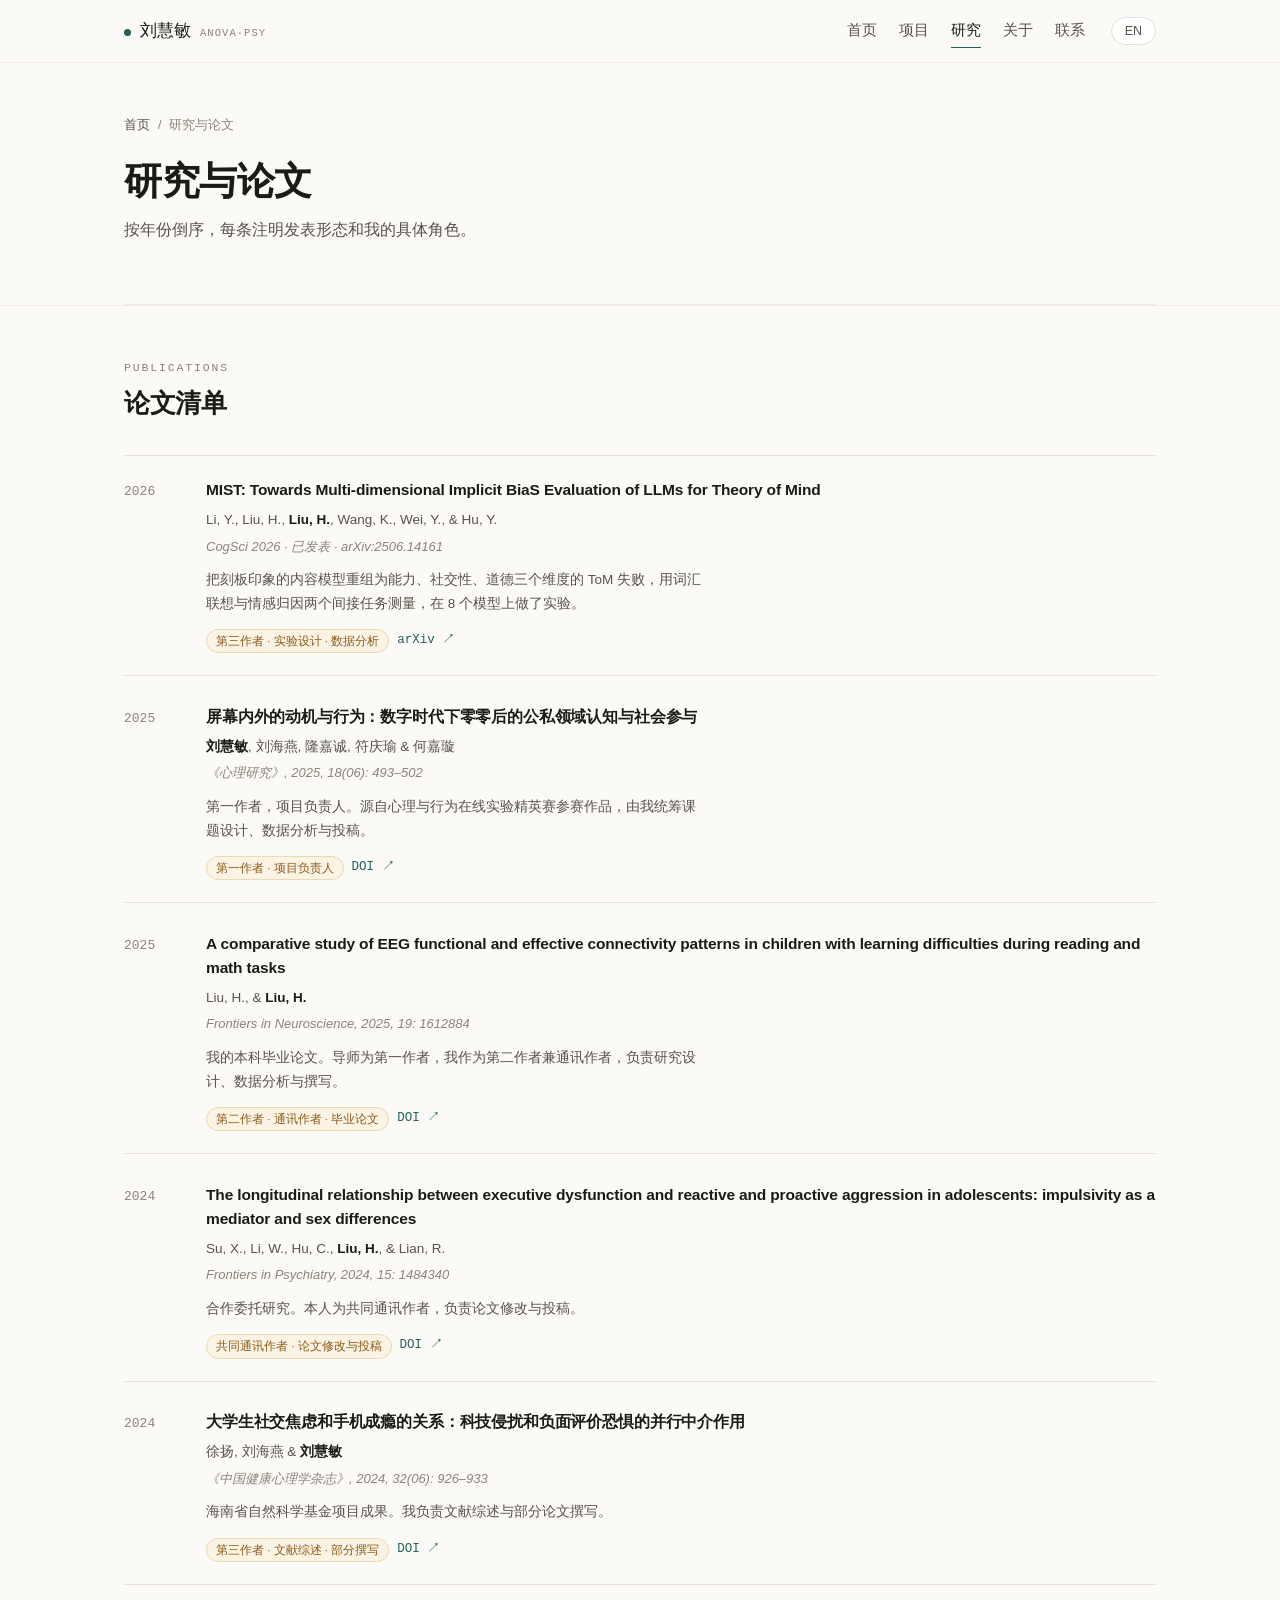
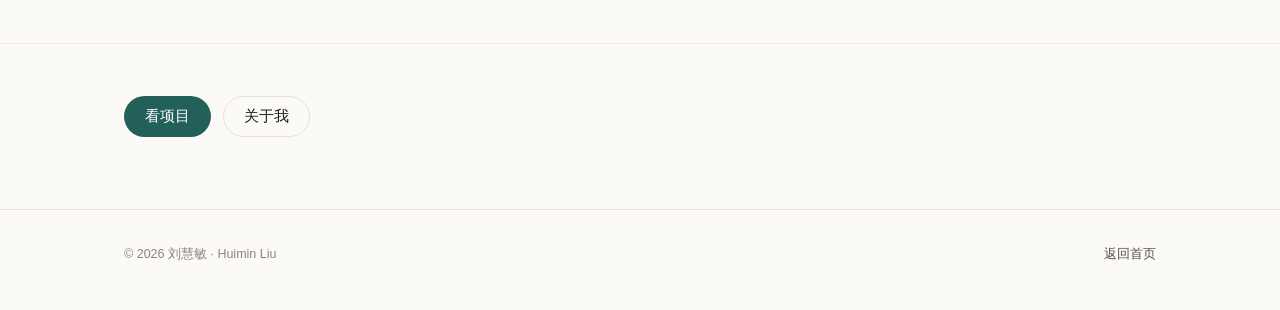
==== commit f5d2df31: "revert: 整站回滚到 2fe8e02 版式，保留本轮的首页简介与关于页内容" ====
--- a/research/index.html
+++ b/research/index.html
@@ -4,10 +4,10 @@
 <meta charset="UTF-8">
 <meta name="viewport" content="width=device-width, initial-scale=1.0">
 <title>研究与论文 · 刘慧敏</title>
-<meta name="description" content="刘慧敏的研究与论文清单：大模型心智理论评测、数字行为、EEG 脑网络。按年份倒序，注明作者位次、发表信息与本人具体贡献。">
+<meta name="description" content="刘慧敏的论文清单：大模型心智理论与偏见评估、视听多感觉整合、EEG 脑网络、数字时代的用户行为。按年份倒序，注明发表形态与本人角色。">
 <meta property="og:type" content="website">
 <meta property="og:title" content="研究与论文 · 刘慧敏">
-<meta property="og:description" content="五篇论文，按年份倒序，每条注明发表信息、本人角色与具体贡献。">
+<meta property="og:description" content="五篇论文，按年份倒序，每条注明发表形态与本人角色。">
 <link rel="icon" href="data:image/svg+xml,%3Csvg xmlns='http://www.w3.org/2000/svg' viewBox='0 0 32 32'%3E%3Crect width='32' height='32' rx='7' fill='%2324605A'/%3E%3Ctext x='16' y='23' font-size='17' fill='%23FBFAF7' text-anchor='middle' font-family='Georgia,serif'%3EA%3C/text%3E%3C/svg%3E">
 <link rel="stylesheet" href="../assets/css/style.css">
 </head>
@@ -16,7 +16,7 @@
 <header class="site-header">
   <div class="wrap nav-inner">
     <a class="brand" href="../index.html">
-      <span class="dot" aria-hidden="true"></span><span class="zh">刘慧敏</span><span class="en">Huimin Liu</span>
+      <span class="dot" aria-hidden="true"></span>刘慧敏<span class="en" style="font-family:var(--sans)"> Huimin Liu</span>
       <small>ANOVA·PSY</small>
     </a>
     <button class="nav-toggle" type="button" aria-expanded="false" aria-controls="nav-links">
@@ -44,29 +44,35 @@
         <span aria-hidden="true">/</span>
         <span><span class="zh">研究与论文</span><span class="en">Research</span></span>
       </nav>
-      <h1><span class="zh">研究与论文</span><span class="en">Research and publications</span></h1>
+      <h1><span class="zh">研究与论文</span><span class="en">Research &amp; publications</span></h1>
       <p class="sub">
-        <span class="zh">目前的研究集中在大模型的心智理论评测：把「理解他人」拆成可测量的任务，比较不同模型在哪一类情境上失败，再追问这些失败对应什么样的任务条件或训练方式。下面的清单按年份倒序，每条写明发表信息、作者位次与我的具体工作。</span>
-        <span class="en">My current work centres on measuring theory of mind in large language models: turning "understanding others" into measurable tasks, comparing where different models fail, and asking what those failures say about task conditions or training. The list below runs newest first, with venue, author position and what I actually did.</span>
+        <span class="zh">按年份倒序，每条注明发表形态和我的具体角色。</span>
+        <span class="en">Newest first, with the publication form and my specific role on each.</span>
       </p>
     </div>
   </div>
 
+  <!-- 论文 -->
   <section class="detail-section" id="all">
     <div class="wrap">
-      <ul class="pub-list">
+      <div class="sec-head reveal">
+        <span class="eyebrow">Publications</span>
+        <h2><span class="zh">论文清单</span><span class="en">Publication list</span></h2>
+      </div>
+
+      <ul class="pub-list reveal">
         <li class="pub-item">
           <div class="pub-year">2026</div>
           <div class="pub-body">
             <h3>MIST: Towards Multi-dimensional Implicit BiaS Evaluation of LLMs for Theory of Mind</h3>
             <p class="pub-authors">Li, Y., Liu, H., <span class="me">Liu, H.</span>, Wang, K., Wei, Y., &amp; Hu, Y.</p>
             <p class="pub-venue"><span class="zh">CogSci 2026 · 已发表 · arXiv:2506.14161</span><span class="en">CogSci 2026 · published · arXiv:2506.14161</span></p>
-            <p class="pub-note">
-              <span class="zh">把刻板印象的内容模型重组为能力、社交性、道德三个维度上的心智理论失败，用词汇联想与情感归因两个间接任务测量，在 8 个模型上完成比较。我负责实验设计、数据分析与结果绘图。</span>
-              <span class="en">Reconceives stereotype content as theory-of-mind failure across competence, sociability and morality, measured with two indirect tasks (word association, affective attribution) across eight models. I did the experiment design, the analysis and the figures.</span>
+            <p style="font-size:13.5px;color:var(--ink-2);max-width:66ch">
+              <span class="zh">把刻板印象的内容模型重组为能力、社交性、道德三个维度的 ToM 失败，用词汇联想与情感归因两个间接任务测量，在 8 个模型上做了实验。</span>
+              <span class="en">Reconceives stereotype content as multidimensional ToM failure across competence, sociability and morality, measured with two indirect tasks (word association, affective attribution) across eight models.</span>
             </p>
             <div class="pub-foot">
-              <span class="pub-role"><span class="zh">第三作者 · 实验设计、数据分析、结果绘图</span><span class="en">Third author · design, analysis, figures</span></span>
+              <span class="tag tag--role"><span class="zh">第三作者 · 实验设计 · 数据分析</span><span class="en">Third author · design &amp; analysis</span></span>
               <a class="pub-link" href="https://arxiv.org/abs/2506.14161" target="_blank" rel="noopener">arXiv ↗</a>
             </div>
           </div>
@@ -78,12 +84,12 @@
             <h3>屏幕内外的动机与行为：数字时代下零零后的公私领域认知与社会参与</h3>
             <p class="pub-authors"><span class="me">刘慧敏</span>, 刘海燕, 隆嘉诚, 符庆瑜 &amp; 何嘉璇</p>
             <p class="pub-venue"><span class="zh">《心理研究》, 2025, 18(06): 493–502</span><span class="en">Psychological Research, 2025, 18(06): 493–502</span></p>
-            <p class="pub-note">
-              <span class="zh">第一作者、项目负责人。源自心理与行为在线实验精英赛的参赛作品，由我统筹课题设计、数据分析与投稿；问卷数据用中介模型检验公私领域认知与社会参与的关系。</span>
-              <span class="en">First author and project lead. It grew out of an online behavioural-experiment competition entry; I coordinated the design, analysis and submission, using mediation models on survey data.</span>
+            <p style="font-size:13.5px;color:var(--ink-2);max-width:66ch">
+              <span class="zh">第一作者，项目负责人。源自心理与行为在线实验精英赛参赛作品，由我统筹课题设计、数据分析与投稿。</span>
+              <span class="en">First author and project lead. Grew out of an online behavioural-experiment competition entry; I coordinated the design, analysis and submission.</span>
             </p>
             <div class="pub-foot">
-              <span class="pub-role"><span class="zh">第一作者 · 项目负责人</span><span class="en">First author · project lead</span></span>
+              <span class="tag tag--role"><span class="zh">第一作者 · 项目负责人</span><span class="en">First author · project lead</span></span>
               <a class="pub-link" href="https://doi.org/10.19988/j.cnki.issn.2095-1159.2025.06.002" target="_blank" rel="noopener">DOI ↗</a>
             </div>
           </div>
@@ -95,12 +101,12 @@
             <h3>A comparative study of EEG functional and effective connectivity patterns in children with learning difficulties during reading and math tasks</h3>
             <p class="pub-authors">Liu, H., &amp; <span class="me">Liu, H.</span></p>
             <p class="pub-venue">Frontiers in Neuroscience, 2025, 19: 1612884</p>
-            <p class="pub-note">
-              <span class="zh">我的本科毕业论文。导师为第一作者，我为第二作者兼通讯作者，负责研究设计、脑网络连接分析与撰写。</span>
-              <span class="en">My undergraduate thesis. My supervisor is first author; I am second and corresponding author, responsible for the design, the connectivity analysis and the writing.</span>
+            <p style="font-size:13.5px;color:var(--ink-2);max-width:66ch">
+              <span class="zh">我的本科毕业论文。导师为第一作者，我作为第二作者兼通讯作者，负责研究设计、数据分析与撰写。</span>
+              <span class="en">My undergraduate thesis. My supervisor is first author; I am second and corresponding author, responsible for design, analysis and writing.</span>
             </p>
             <div class="pub-foot">
-              <span class="pub-role"><span class="zh">第二作者 · 通讯作者 · 毕业论文</span><span class="en">Second and corresponding author · thesis</span></span>
+              <span class="tag tag--role"><span class="zh">第二作者 · 通讯作者 · 毕业论文</span><span class="en">Second &amp; corresponding author · thesis</span></span>
               <a class="pub-link" href="https://doi.org/10.3389/fnins.2025.1612884" target="_blank" rel="noopener">DOI ↗</a>
             </div>
           </div>
@@ -112,12 +118,12 @@
             <h3>The longitudinal relationship between executive dysfunction and reactive and proactive aggression in adolescents: impulsivity as a mediator and sex differences</h3>
             <p class="pub-authors">Su, X., Li, W., Hu, C., <span class="me">Liu, H.</span>, &amp; Lian, R.</p>
             <p class="pub-venue">Frontiers in Psychiatry, 2024, 15: 1484340</p>
-            <p class="pub-note">
-              <span class="zh">合作研究。本人为共同通讯作者，负责论文修改与投稿。</span>
-              <span class="en">A collaboration. I am a co-corresponding author, responsible for revision and submission.</span>
+            <p style="font-size:13.5px;color:var(--ink-2);max-width:66ch">
+              <span class="zh">合作委托研究。本人为共同通讯作者，负责论文修改与投稿。</span>
+              <span class="en">A commissioned collaboration. I am a co-corresponding author, responsible for revision and submission.</span>
             </p>
             <div class="pub-foot">
-              <span class="pub-role"><span class="zh">共同通讯作者 · 论文修改与投稿</span><span class="en">Co-corresponding author · revision, submission</span></span>
+              <span class="tag tag--role"><span class="zh">共同通讯作者 · 论文修改与投稿</span><span class="en">Co-corresponding author · revision &amp; submission</span></span>
               <a class="pub-link" href="https://doi.org/10.3389/fpsyt.2024.1484340" target="_blank" rel="noopener">DOI ↗</a>
             </div>
           </div>
@@ -129,17 +135,19 @@
             <h3>大学生社交焦虑和手机成瘾的关系：科技侵扰和负面评价恐惧的并行中介作用</h3>
             <p class="pub-authors">徐扬, 刘海燕 &amp; <span class="me">刘慧敏</span></p>
             <p class="pub-venue"><span class="zh">《中国健康心理学杂志》, 2024, 32(06): 926–933</span><span class="en">Chinese Journal of Health Psychology, 2024, 32(06): 926–933</span></p>
-            <p class="pub-note">
-              <span class="zh">海南省自然科学基金项目成果。我负责文献综述与部分撰写。</span>
+            <p style="font-size:13.5px;color:var(--ink-2);max-width:66ch">
+              <span class="zh">海南省自然科学基金项目成果。我负责文献综述与部分论文撰写。</span>
               <span class="en">Output of a Hainan Provincial Natural Science Foundation project. I contributed the literature review and part of the writing.</span>
             </p>
             <div class="pub-foot">
-              <span class="pub-role"><span class="zh">第三作者 · 文献综述、部分撰写</span><span class="en">Third author · literature review, co-writing</span></span>
+              <span class="tag tag--role"><span class="zh">第三作者 · 文献综述 · 部分撰写</span><span class="en">Third author · literature review · co-writing</span></span>
               <a class="pub-link" href="https://doi.org/10.13342/j.cnki.cjhp.2024.06.023" target="_blank" rel="noopener">DOI ↗</a>
             </div>
           </div>
         </li>
       </ul>
+
+      
     </div>
   </section>
 
--- a/assets/css/style.css
+++ b/assets/css/style.css
@@ -1,7 +1,6 @@
 /* =========================================================
    ANOVA-psy.github.io — 全站样式
-   暖白纸感 + 墨色正文 + 低饱和墨绿
-   无外部依赖 · 系统字体 · 层次靠留白与分隔线，不靠卡片和徽章
+   设计：暖白纸感 + 低饱和墨绿 | 无外部依赖 | 系统字体
    ========================================================= */
 
 :root {
@@ -9,18 +8,19 @@
   --paper-2: #F5F3ED;
   --card: #FFFFFF;
   --ink: #1B1A17;
-  --ink-2: #54504A;
+  --ink-2: #57534A;
   --ink-3: #8A8479;
-  --line: #E3DED3;
+  --line: #E5E1D8;
   --line-2: #EFEBE2;
   --moss: #24605A;
   --moss-dark: #1C4E49;
   --moss-tint: #EDF3F1;
-  --moss-line: #CFE0DA;
   --amber: #8C5A1B;
   --amber-tint: #FBF3E3;
   --amber-line: #EBD9B4;
-  --wrap: 1100px;
+  --radius: 10px;
+  --radius-sm: 7px;
+  --wrap: 1080px;
   --sans: -apple-system, BlinkMacSystemFont, "Segoe UI", "PingFang SC", "Hiragino Sans GB", "Microsoft YaHei", sans-serif;
   --serif: Georgia, "Songti SC", "Noto Serif SC", "Source Han Serif SC", serif;
   --mono: ui-monospace, SFMono-Regular, Menlo, Consolas, "Liberation Mono", monospace;
@@ -37,7 +37,7 @@
   color: var(--ink);
   font-family: var(--sans);
   font-size: 16px;
-  line-height: 1.78;
+  line-height: 1.75;
   -webkit-font-smoothing: antialiased;
   text-rendering: optimizeLegibility;
 }
@@ -47,22 +47,17 @@
 a { color: var(--moss); text-decoration: none; }
 a:hover { text-decoration: underline; text-underline-offset: 3px; }
 
-h1, h2, h3, h4 { font-family: var(--serif); font-weight: 600; line-height: 1.3; margin: 0; letter-spacing: -0.01em; }
+h1, h2, h3, h4 { font-family: var(--serif); font-weight: 600; line-height: 1.28; margin: 0; letter-spacing: -0.01em; }
 
 p { margin: 0 0 1em; }
 p:last-child { margin-bottom: 0; }
 
 ul { margin: 0; padding-left: 1.15em; }
-li { margin-bottom: .35em; }
+li { margin-bottom: .4em; }
 
 :focus-visible { outline: 2px solid var(--moss); outline-offset: 3px; border-radius: 3px; }
 
 ::selection { background: #CFE0DA; }
-
-.sr-only {
-  position: absolute; width: 1px; height: 1px; padding: 0; margin: -1px;
-  overflow: hidden; clip: rect(0 0 0 0); white-space: nowrap; border: 0;
-}
 
 /* ---------- 双语 ---------- */
 [data-lang="zh"] .en { display: none !important; }
@@ -70,17 +65,28 @@
 
 /* ---------- 布局 ---------- */
 .wrap { width: 100%; max-width: var(--wrap); margin: 0 auto; padding: 0 24px; }
-.section { padding: 64px 0; border-top: 1px solid var(--line-2); }
+.section { padding: 72px 0; border-top: 1px solid var(--line-2); }
 .section:first-of-type { border-top: 0; }
-
-.sec-head { margin-bottom: 28px; max-width: 64ch; }
-.sec-head h2 { font-size: clamp(1.35rem, 2.2vw, 1.68rem); margin-bottom: 8px; }
+.section--tight { padding: 48px 0; }
+
+.sec-head { margin-bottom: 34px; max-width: 62ch; }
+.eyebrow {
+  display: block;
+  font-family: var(--mono);
+  font-size: 11.5px;
+  letter-spacing: .16em;
+  text-transform: uppercase;
+  color: var(--ink-3);
+  margin-bottom: 10px;
+}
+.sec-head h2 { font-size: clamp(1.4rem, 2.4vw, 1.85rem); margin-bottom: 10px; }
 .sec-head p { color: var(--ink-2); font-size: 15.5px; }
+.sec-head--row { display: flex; align-items: flex-end; justify-content: space-between; gap: 24px; max-width: none; flex-wrap: wrap; }
 
 /* ---------- 顶部导航 ---------- */
 .site-header {
   position: sticky; top: 0; z-index: 50;
-  background: rgba(251, 250, 247, .9);
+  background: rgba(251, 250, 247, .88);
   backdrop-filter: saturate(1.4) blur(10px);
   border-bottom: 1px solid var(--line-2);
 }
@@ -99,12 +105,12 @@
 .lang-btn, .nav-toggle {
   font: 500 12.5px/1 var(--sans);
   color: var(--ink-2);
-  background: transparent;
+  background: var(--card);
   border: 1px solid var(--line);
-  border-radius: 5px;
-  padding: 7px 12px;
+  border-radius: 999px;
+  padding: 7px 13px;
   cursor: pointer;
-  transition: border-color .15s, color .15s;
+  transition: border-color .15s, color .15s, background .15s;
 }
 .lang-btn:hover, .nav-toggle:hover { border-color: var(--moss); color: var(--moss); }
 .nav-toggle { display: none; }
@@ -127,144 +133,132 @@
 .btn {
   display: inline-flex; align-items: center; gap: 8px;
   font-size: 14.5px; font-weight: 500; line-height: 1;
-  padding: 11px 18px; border-radius: 5px;
+  padding: 12px 20px; border-radius: 999px;
   border: 1px solid transparent; cursor: pointer;
-  transition: background .16s, border-color .16s, color .16s;
-}
-.btn:hover { text-decoration: none; }
+  transition: background .16s, border-color .16s, color .16s, transform .16s;
+}
+.btn:hover { text-decoration: none; transform: translateY(-1px); }
 .btn--primary { background: var(--moss); color: #fff; }
 .btn--primary:hover { background: var(--moss-dark); }
 .btn--ghost { background: transparent; color: var(--ink); border-color: var(--line); }
 .btn--ghost:hover { border-color: var(--ink-3); background: var(--card); }
-.btn-row { display: flex; flex-wrap: wrap; gap: 10px; }
+.btn--sm { font-size: 13px; padding: 9px 15px; }
+.btn-row { display: flex; flex-wrap: wrap; gap: 12px; }
 
 /* ---------- Hero ---------- */
-.hero { padding: 60px 0 52px; }
-.hero-grid { display: grid; grid-template-columns: minmax(0, 1fr) 258px; gap: 52px; align-items: start; }
-.hero h1 { font-size: clamp(2rem, 4vw, 2.65rem); margin-bottom: 8px; letter-spacing: -0.02em; }
-.hero-affil {
-  font-family: var(--mono); font-size: 12px; letter-spacing: .1em;
-  color: var(--ink-3); text-transform: uppercase; margin-bottom: 26px;
-}
-.hero-statement {
-  font-family: var(--serif); font-size: clamp(1.22rem, 2.1vw, 1.48rem);
-  line-height: 1.62; color: var(--ink); max-width: 30ch; margin-bottom: 18px;
-}
-.hero-note { font-size: 16px; line-height: 1.82; color: var(--ink-2); max-width: 46ch; margin-bottom: 26px; }
+.hero { padding: 64px 0 56px; }
+.hero-grid { display: grid; grid-template-columns: minmax(0, 1fr) 320px; gap: 56px; align-items: center; }
+.hero-eyebrow {
+  display: inline-block; font-family: var(--mono); font-size: 11.5px; letter-spacing: .18em;
+  text-transform: uppercase; color: var(--moss);
+  background: var(--moss-tint); border: 1px solid #CFE0DA;
+  padding: 6px 12px; border-radius: 999px; margin-bottom: 20px;
+}
+.hero h1 { font-size: clamp(2.1rem, 4.6vw, 3rem); margin-bottom: 6px; letter-spacing: -0.02em; }
+.hero .name-en { font-family: var(--mono); font-size: 12.5px; letter-spacing: .18em; color: var(--ink-3); text-transform: uppercase; margin-bottom: 22px; display: block; }
+.hero-lede { font-size: 17px; line-height: 1.85; color: var(--ink-2); max-width: 46ch; margin-bottom: 12px; }
+.hero-lede strong { color: var(--ink); font-weight: 600; }
+.hero-actions { margin: 26px 0 22px; }
+.hero-meta { display: flex; flex-wrap: wrap; gap: 8px; font-size: 12.5px; color: var(--ink-3); }
+/* 只作用于直接子级，否则内层 .zh / .en 也会被套上边框，出现胶囊套胶囊 */
+.hero-meta > span { border: 1px solid var(--line); background: var(--card); padding: 4px 10px; border-radius: 999px; }
+.hero-meta > span > span { border: 0; background: none; padding: 0; border-radius: 0; }
 
 .portrait-card { position: relative; }
 .portrait-frame {
   border: 1px solid var(--line); background: var(--card);
-  border-radius: 4px; padding: 8px;
-}
-.portrait-frame img { border-radius: 2px; width: 100%; aspect-ratio: 3 / 4; object-fit: cover; object-position: 50% 22%; }
-
-@media (max-width: 860px) {
-  .hero-grid { grid-template-columns: 1fr; gap: 30px; }
-  .portrait-card { max-width: 190px; }
-  .hero { padding: 38px 0 34px; }
-  .hero-statement { max-width: none; }
-}
-
-/* ---------- 项目：整幅界面 + 说明 ---------- */
-.work { padding: 38px 0 44px; border-top: 1px solid var(--line); }
-.work:first-of-type { border-top: 0; padding-top: 4px; }
-
-.work-head {
-  display: flex; align-items: baseline; justify-content: space-between;
-  gap: 10px 24px; flex-wrap: wrap; margin-bottom: 4px;
-}
-.work-title { font-size: 1.22rem; }
-.work-title a { color: var(--ink); }
-.work-title a:hover { color: var(--moss); }
-.work-role { font-size: 13px; color: var(--ink-3); }
-.work-sub { font-size: 15px; color: var(--ink-2); margin-bottom: 18px; }
-
-.work-shot {
-  display: block; position: relative; overflow: hidden;
-  border: 1px solid var(--line); border-radius: 5px; background: var(--paper-2);
-  aspect-ratio: 1100 / 452;
-  transition: border-color .16s;
-}
-.work-shot iframe {
-  position: absolute; inset: 0; width: 100%; height: 100%;
-  border: 0; display: block; background: #fff; pointer-events: none;
-}
-.work-shot:hover { border-color: var(--moss-line); }
-.work-shot--tall { aspect-ratio: 1100 / 572; }
-
-.work-cap { font-size: 12.5px; color: var(--ink-3); margin: 9px 0 0; }
-
-.work-body {
-  display: grid; grid-template-columns: minmax(0, 1.4fr) minmax(0, 1fr);
-  gap: 6px 44px; margin-top: 20px;
-}
-.work-text { font-size: 15.5px; line-height: 1.82; color: var(--ink-2); max-width: 56ch; }
-.work-facts { list-style: none; padding: 0; margin: 0 0 14px; }
-.work-facts li {
-  position: relative; padding: 7px 0 7px 18px;
-  font-size: 14px; color: var(--ink-2);
-  border-top: 1px solid var(--line-2);
-}
-.work-facts li:first-child { border-top: 0; padding-top: 0; }
-.work-facts li::before { content: "–"; position: absolute; left: 0; color: var(--ink-3); }
-.work-link { font-size: 14px; color: var(--moss); display: inline-flex; align-items: center; gap: 5px; }
-.work-link::after { content: "→"; transition: transform .16s; }
-.work-link:hover { text-decoration: none; }
-.work-link:hover::after { transform: translateX(3px); }
-
-@media (max-width: 760px) {
-  .work-body { grid-template-columns: 1fr; gap: 16px; }
-  .work-shot, .work-shot--tall { aspect-ratio: 16 / 11; }
-  .work-head { display: block; margin-bottom: 6px; }
-  .work-role { display: block; margin-top: 5px; }
-}
-
-/* ---------- 研究 ---------- */
-.feature { padding-bottom: 30px; }
-.feature h3 { font-size: 1.15rem; margin-bottom: 10px; }
-.feature p { font-size: 15.5px; line-height: 1.82; color: var(--ink-2); max-width: 68ch; }
-.feature-meta {
-  font-family: var(--mono); font-size: 12.5px; letter-spacing: .04em;
-  color: var(--ink-3); margin-top: 12px;
-}
-.feature-meta a { color: var(--moss); }
-
-.brief-list { list-style: none; padding: 0; margin: 0; border-top: 1px solid var(--line); }
-.brief-list li {
-  padding: 16px 0; border-bottom: 1px solid var(--line-2);
-  font-size: 14.5px; color: var(--ink-2);
-}
-.brief-list b { color: var(--ink); font-weight: 600; }
-.brief-list a { color: var(--ink); }
-.brief-list a:hover { color: var(--moss); }
-
-.more { margin-top: 20px; font-size: 14.5px; }
-
-/* ---------- 背景 / 联系 ---------- */
-.brief { max-width: 68ch; }
-.brief p { font-size: 15.5px; line-height: 1.82; color: var(--ink-2); }
-
-.contact-lines { display: flex; flex-wrap: wrap; gap: 10px 28px; font-size: 15.5px; margin-top: 4px; }
-.contact-lines a { color: var(--ink); border-bottom: 1px solid var(--line); padding-bottom: 2px; }
-.contact-lines a:hover { color: var(--moss); border-bottom-color: var(--moss); text-decoration: none; }
-
-/* ---------- 论文列表（研究页 / 首页） ---------- */
+  border-radius: 14px; padding: 10px; box-shadow: 0 1px 2px rgba(27,26,23,.04);
+}
+.portrait-frame img { border-radius: 8px; width: 100%; aspect-ratio: 3 / 4; object-fit: cover; object-position: 50% 22%; }
+.portrait-badge {
+  position: absolute; left: 50%; transform: translate(-50%, 50%);
+  bottom: 0; white-space: nowrap;
+  font-size: 12px; color: var(--ink-2); background: var(--card);
+  border: 1px solid var(--line); border-radius: 999px; padding: 5px 14px;
+  box-shadow: 0 2px 8px rgba(27,26,23,.06);
+}
+@media (max-width: 900px) {
+  .hero-grid { grid-template-columns: 1fr; gap: 36px; }
+  .portrait-card { max-width: 260px; }
+  .hero { padding: 40px 0; }
+}
+
+/* ---------- 卡片通用 ---------- */
+.card {
+  background: var(--card); border: 1px solid var(--line); border-radius: var(--radius);
+  transition: border-color .18s, box-shadow .18s, transform .18s;
+}
+a.card { display: block; color: inherit; }
+a.card:hover { text-decoration: none; border-color: #C9DBD6; box-shadow: 0 6px 18px rgba(27,26,23,.07); transform: translateY(-2px); }
+a.card:hover .card-title { color: var(--moss); }
+a.card:hover .card-cover img { transform: scale(1.015); }
+
+/* 项目卡 */
+.projects-grid { display: grid; grid-template-columns: repeat(2, minmax(0, 1fr)); gap: 22px; }
+.project-card { overflow: hidden; display: flex; flex-direction: column; }
+/* 封面按截图内容区裁切：原图 1080×630，顶部 68px 是浏览器工具栏，裁掉后留 1080×562 */
+.card-cover { position: relative; background: var(--paper-2); overflow: hidden; border-bottom: 1px solid var(--line-2); aspect-ratio: 2145 / 1096; }
+.card-cover img { width: 103%; max-width: none; height: auto; display: block; margin-top: -8.6%; transition: transform .4s ease; }
+.card-cover--svg img { width: 100%; height: 100%; margin-top: 0; object-fit: cover; }
+
+/* 实时渲染的可交互封面：iframe 直接铺满，点击可直接操作 */
+.card-cover--live { aspect-ratio: 16 / 10; background: var(--paper-2); }.card-cover--live iframe { position: absolute; inset: 0; width: 100%; height: 100%; border: 0; display: block; background: var(--card); pointer-events: none; }
+.card-cover--live .live-note {
+  position: absolute; right: 9px; top: 9px; pointer-events: none;
+  font-family: var(--mono); font-size: 10px; letter-spacing: .06em;
+  background: rgba(27,26,23,.72); color: #FBFAF7; border-radius: 4px; padding: 3px 7px;
+}
+.project-card:hover .card-title { color: var(--moss); }
+.project-card .card-title a { color: inherit; }
+.project-card .card-title a:hover { text-decoration: underline; text-underline-offset: 3px; }
+.card-cover-tag {
+  position: absolute; top: 10px; left: 10px;
+  font-family: var(--mono); font-size: 10.5px; letter-spacing: .08em; text-transform: uppercase;
+  background: rgba(255,255,255,.94); border: 1px solid var(--line);
+  color: var(--ink-2); border-radius: 5px; padding: 3px 7px;
+}
+.card-body { padding: 20px 22px 22px; display: flex; flex-direction: column; flex: 1; }
+.card-kicker { font-family: var(--mono); font-size: 11px; letter-spacing: .1em; text-transform: uppercase; color: var(--ink-3); margin-bottom: 8px; }
+.card-title { font-size: 19px; margin-bottom: 4px; color: var(--ink); transition: color .15s; }
+.card-sub { font-size: 13px; color: var(--ink-3); margin-bottom: 12px; font-style: italic; }
+.card-desc { font-size: 14.5px; color: var(--ink-2); line-height: 1.7; margin-bottom: 16px; }
+.card-foot { margin-top: auto; display: flex; align-items: center; gap: 10px; flex-wrap: wrap; }
+.card-link { font-size: 13.5px; color: var(--moss); display: inline-flex; align-items: center; gap: 5px; }
+.card-link::after { content: "→"; transition: transform .16s; }
+a.card:hover .card-link::after { transform: translateX(3px); }
+
+/* 小卡（研究方向） */
+.research-grid { display: grid; grid-template-columns: repeat(3, minmax(0, 1fr)); gap: 20px; }
+.research-card { padding: 22px 22px 20px; display: flex; flex-direction: column; }
+.research-card h3 { font-size: 16.5px; margin-bottom: 8px; }
+.research-card .q { font-size: 13.5px; color: var(--ink-2); margin-bottom: 12px; }
+.research-card .role { font-size: 12.5px; color: var(--ink-3); border-top: 1px dashed var(--line); padding-top: 10px; margin-top: auto; }
+
+/* ---------- 徽章 / 标签 ---------- */
+.tag {
+  display: inline-block; font-size: 11.5px; line-height: 1.6; padding: 2px 9px;
+  border-radius: 999px; border: 1px solid var(--line); background: var(--paper); color: var(--ink-2);
+  white-space: nowrap;
+}
+.tag--role { background: var(--amber-tint); border-color: var(--amber-line); color: var(--amber); }
+.tag--moss { background: var(--moss-tint); border-color: #CFE0DA; color: var(--moss); }
+.tag--quiet { color: var(--ink-3); }
+.tag-row { display: flex; flex-wrap: wrap; gap: 6px; }
+@media (max-width: 480px) { .tag { white-space: normal; } }
+
+/* ---------- 论文列表 ---------- */
 .pub-list { list-style: none; margin: 0; padding: 0; border-top: 1px solid var(--line); }
 .pub-item {
   display: grid; grid-template-columns: 62px minmax(0, 1fr); gap: 20px;
-  padding: 24px 0; border-bottom: 1px solid var(--line);
+  padding: 22px 0; border-bottom: 1px solid var(--line);
 }
 .pub-year { font-family: var(--mono); font-size: 13px; color: var(--ink-3); padding-top: 3px; }
-.pub-body h3 { font-family: var(--sans); font-size: 15.5px; font-weight: 600; line-height: 1.55; margin-bottom: 7px; }
+.pub-body h3 { font-family: var(--sans); font-size: 15.5px; font-weight: 600; line-height: 1.55; margin-bottom: 6px; }
 .pub-authors { font-size: 13.5px; color: var(--ink-2); margin-bottom: 4px; }
 .pub-authors .me { color: var(--ink); font-weight: 600; }
-.pub-venue { font-size: 13px; color: var(--ink-3); font-style: italic; margin-bottom: 9px; }
-.pub-note { font-size: 14px; color: var(--ink-2); max-width: 66ch; margin-bottom: 10px; }
-.pub-foot { display: flex; flex-wrap: wrap; align-items: baseline; gap: 8px 16px; font-size: 12.5px; font-family: var(--mono); }
-.pub-role { color: var(--ink-3); }
-.pub-link { color: var(--moss); }
-.pub-link:hover { text-decoration: underline; text-underline-offset: 3px; }
+.pub-venue { font-size: 13px; color: var(--ink-3); font-style: italic; margin-bottom: 10px; }
+.pub-foot { display: flex; flex-wrap: wrap; align-items: center; gap: 8px; }
+.pub-link { font-size: 12.5px; font-family: var(--mono); }
 @media (max-width: 620px) {
   .pub-item { grid-template-columns: 1fr; gap: 6px; }
   .pub-year { padding-top: 0; }
@@ -272,123 +266,272 @@
 
 /* ---------- 时间线 ---------- */
 .timeline { list-style: none; margin: 0; padding: 0; }
-.timeline li { position: relative; padding: 0 0 24px 22px; border-left: 1px solid var(--line); }
+.timeline li { position: relative; padding: 0 0 22px 22px; border-left: 1px solid var(--line); }
 .timeline li:last-child { padding-bottom: 0; border-left-color: transparent; }
 .timeline li::before {
-  content: ""; position: absolute; left: -4px; top: 10px;
+  content: ""; position: absolute; left: -4px; top: 9px;
   width: 7px; height: 7px; border-radius: 50%; background: var(--moss); box-shadow: 0 0 0 3px var(--paper);
 }
 .tl-when { font-family: var(--mono); font-size: 12px; color: var(--ink-3); letter-spacing: .04em; }
-.tl-what { font-size: 15px; font-weight: 600; margin: 3px 0 4px; }
-.tl-desc { font-size: 14px; color: var(--ink-2); }
-
-/* ---------- 分栏条目（能力 / 设计要点 / 流程） ---------- */
-.cols {
-  display: grid; gap: 28px 38px;
-  grid-template-columns: repeat(auto-fit, minmax(220px, 1fr));
-}
-.cols--2 { grid-template-columns: repeat(auto-fit, minmax(280px, 1fr)); }
-.item { border-top: 1px solid var(--line); padding-top: 14px; }
-.item-k {
-  font-family: var(--mono); font-size: 10.5px; letter-spacing: .12em;
-  text-transform: uppercase; color: var(--ink-3); display: block; margin-bottom: 6px;
-}
-.item h3 { font-family: var(--sans); font-size: 15px; font-weight: 600; margin-bottom: 6px; }
-.item p { font-size: 14px; line-height: 1.72; color: var(--ink-2); }
-.item-links { margin-top: 8px; font-size: 13px; }
-
-/* ---------- 详情页 ---------- */
-.page-head { padding: 46px 0 34px; border-bottom: 1px solid var(--line-2); }
-.breadcrumb { font-size: 12.5px; color: var(--ink-3); margin-bottom: 18px; display: flex; gap: 8px; align-items: center; flex-wrap: wrap; }
-.breadcrumb a { color: var(--ink-2); }
-.page-head h1 { font-size: clamp(1.7rem, 3.2vw, 2.2rem); margin-bottom: 12px; }
-.page-head .sub { font-size: 16px; line-height: 1.8; color: var(--ink-2); max-width: 64ch; margin-bottom: 18px; }
-
-.role-line {
-  font-size: 13.5px; color: var(--ink-2); margin-bottom: 20px;
-  padding: 9px 0; border-top: 1px solid var(--line-2); border-bottom: 1px solid var(--line-2);
-}
-.role-line b { color: var(--ink); font-weight: 600; }
-
-.detail-section { padding: 46px 0; border-top: 1px solid var(--line-2); }
-.detail-section h2 { font-size: clamp(1.28rem, 2.1vw, 1.55rem); margin-bottom: 8px; }
-.detail-section .lede { font-size: 15px; color: var(--ink-2); max-width: 68ch; margin-bottom: 24px; }
-
-.prose { max-width: 68ch; font-size: 15.5px; color: var(--ink-2); }
-.prose h3 { font-size: 16px; margin: 26px 0 8px; color: var(--ink); }
-.prose strong { color: var(--ink); font-weight: 600; }
-
-/* 说明条 */
-.notice {
-  display: flex; gap: 12px; align-items: flex-start;
-  border-left: 3px solid var(--amber-line);
-  background: var(--amber-tint);
-  padding: 12px 16px; font-size: 13.5px; line-height: 1.72; color: #6E4A12; margin-bottom: 22px;
-}
-.notice strong { color: #5A3B0C; }
-
-.callout {
-  border-left: 3px solid var(--moss);
-  background: var(--moss-tint);
-  padding: 12px 16px; font-size: 14px; line-height: 1.75; color: var(--ink-2);
-}
-.callout strong { color: var(--ink); }
-
-/* 流程步骤 */
-.steps {
-  display: grid; gap: 24px 30px;
-  grid-template-columns: repeat(auto-fit, minmax(170px, 1fr));
-  list-style: none; padding: 0; margin: 0;
-}
-.steps li { border-top: 1px solid var(--line); padding-top: 12px; margin: 0; }
-.step-n { font-family: var(--mono); font-size: 10.5px; letter-spacing: .12em; color: var(--ink-3); }
-.step-t { font-size: 15px; font-weight: 600; margin: 4px 0 5px; }
-.step-d { font-size: 13.8px; line-height: 1.7; color: var(--ink-2); }
-
-/* 规格表 */
-.table-wrap { border-top: 1px solid var(--line); border-bottom: 1px solid var(--line); overflow-x: auto; }
-.spec-table { width: 100%; border-collapse: collapse; font-size: 14px; }
-.spec-table th, .spec-table td { text-align: left; padding: 10px 14px 10px 0; border-bottom: 1px solid var(--line-2); vertical-align: top; }
-.spec-table th { font-weight: 600; color: var(--ink); font-size: 13.5px; }
-.spec-table thead th { color: var(--ink-3); font-size: 11.5px; letter-spacing: .04em; font-weight: 500; white-space: nowrap; }
-.spec-table tbody th { width: 17%; }
-.spec-table td { color: var(--ink-2); }
-.spec-table tr:last-child th, .spec-table tr:last-child td { border-bottom: 0; }
-@media (max-width: 640px) { .spec-table { min-width: 520px; } }
-
-/* ---------- 嵌入的演示 ---------- */
-.demo-frame { border: 1px solid var(--line); overflow: hidden; background: var(--paper-2); }
-.demo-frame iframe { display: block; width: 100%; height: 680px; border: 0; background: var(--paper); }
-@media (max-width: 760px) { .demo-frame iframe { height: 780px; } }
-
-/* 项目页顶部的原型展示带：整块可点 */
+.tl-what { font-size: 15px; font-weight: 600; margin: 2px 0 3px; }
+.tl-desc { font-size: 13.5px; color: var(--ink-2); }
+
+/* ---------- 技能分组 ---------- */
+.skill-groups { display: grid; grid-template-columns: repeat(3, minmax(0, 1fr)); gap: 22px; }
+.skill-group h3 { font-family: var(--sans); font-size: 13px; letter-spacing: .06em; text-transform: uppercase; color: var(--ink-3); margin-bottom: 12px; }
+.skill-group ul { list-style: none; padding: 0; }
+.skill-group li { font-size: 14.5px; color: var(--ink-2); padding: 7px 0; border-bottom: 1px dashed var(--line-2); }
+.skill-group li:last-child { border-bottom: 0; }
+@media (max-width: 800px) { .skill-groups, .research-grid { grid-template-columns: 1fr; } }
+
+/* ---------- 技能卡（带证据链接） ---------- */
+.skill-grid { display: grid; grid-template-columns: repeat(auto-fit, minmax(258px, 1fr)); gap: 12px; }
+.skill-card {
+  background: var(--card); border: 1px solid var(--line); border-radius: var(--radius-sm);
+  padding: 15px 16px 13px; transition: border-color .18s, box-shadow .18s, transform .18s;
+}
+.skill-card:hover { border-color: #C9DBD6; box-shadow: 0 4px 14px rgba(27,26,23,.06); transform: translateY(-2px); }
+.skill-card h3 { font-size: 14.5px; margin-bottom: 6px; color: var(--ink); }
+.skill-card p { font-size: 13.2px; line-height: 1.72; color: var(--ink-2); }
+.skill-card .ev {
+  margin-top: 10px; padding-top: 9px; border-top: 1px dashed var(--line-2);
+  font-family: var(--mono); font-size: 10.5px; letter-spacing: .04em; color: var(--ink-3);
+  display: flex; flex-wrap: wrap; gap: 8px; align-items: baseline;
+}
+.skill-card .ev a { font-family: var(--sans); font-size: 12.5px; letter-spacing: 0; color: var(--moss); }
+.skill-card .ev a:hover { text-decoration: underline; text-underline-offset: 3px; }
+
+.sub-h {
+  font-size: 12px; letter-spacing: .1em; text-transform: uppercase;
+  color: var(--ink-3); font-family: var(--mono); font-weight: 500;
+  margin: 26px 0 10px;
+}
+.sub-h:first-of-type { margin-top: 6px; }
+
+/* 项目页顶部的线框展示带：整块可点 */
 .proto-band {
   position: relative; display: block; overflow: hidden;
-  border: 1px solid var(--line); background: var(--paper-2);
-  aspect-ratio: 1000 / 650;
-  transition: border-color .16s;
+  border: 1px solid var(--line); border-radius: 12px; background: var(--paper-2);
+  aspect-ratio: 1000 / 640; box-shadow: 0 1px 3px rgba(27,26,23,.05);
+  transition: border-color .18s, box-shadow .18s, transform .18s;
 }
 .proto-band iframe { position: absolute; inset: 0; width: 100%; height: 100%; border: 0; pointer-events: none; display: block; }
 .proto-band .proto-cta {
-  position: absolute; right: 0; bottom: 0;
-  background: var(--moss); color: #fff; font-size: 12.5px;
-  padding: 8px 16px;
-}
-.proto-band:hover { border-color: var(--moss-line); }
-.proto-band:hover .proto-cta { background: var(--moss-dark); }
-
-/* 关于页头部：左文右图 */
-.about-head { display: grid; grid-template-columns: minmax(0, 1fr) 190px; gap: 44px; align-items: start; }
+  position: absolute; right: 12px; bottom: 12px;
+  background: var(--moss); color: #fff; font-size: 12.5px; letter-spacing: .01em;
+  padding: 7px 14px; border-radius: 999px; box-shadow: 0 4px 14px rgba(27,26,23,.18);
+  transition: background .18s, transform .18s;
+}
+.proto-band:hover { border-color: #C9DBD6; box-shadow: 0 8px 24px rgba(27,26,23,.10); transform: translateY(-2px); }
+.proto-band:hover .proto-cta { background: #1D4F4A; transform: translateX(2px); }
+.proto-band:focus-visible { outline: 2px solid var(--moss); outline-offset: 3px; }
+
+/* 关于页头部：左边文字，右边照片 */
+.about-head { display: grid; grid-template-columns: minmax(0, 1fr) 184px; gap: 44px; align-items: start; }
 .about-head .portrait-card { max-width: none; }
 @media (max-width: 760px) {
   .about-head { grid-template-columns: 1fr; gap: 22px; }
   .about-head .portrait-card { max-width: 168px; }
 }
 
+/* ---------- 联系 ---------- */
+.contact-grid { display: grid; grid-template-columns: minmax(0, 1fr) auto; gap: 32px; align-items: center; }
+.contact-links { display: flex; flex-wrap: wrap; gap: 10px; }
+.contact-item {
+  display: inline-flex; align-items: center; gap: 8px; font-size: 14px;
+  border: 1px solid var(--line); background: var(--card); border-radius: 999px; padding: 9px 16px; color: var(--ink-2);
+}
+.contact-item:hover { border-color: var(--moss); color: var(--moss); text-decoration: none; }
+.contact-item .k { font-family: var(--mono); font-size: 10.5px; letter-spacing: .1em; text-transform: uppercase; color: var(--ink-3); }
+@media (max-width: 720px) { .contact-grid { grid-template-columns: 1fr; } }
+
 /* ---------- 页脚 ---------- */
-.site-footer { border-top: 1px solid var(--line); padding: 32px 0 42px; margin-top: 16px; }
-.footer-inner { display: flex; justify-content: space-between; gap: 16px; flex-wrap: wrap; font-size: 12.5px; color: var(--ink-3); }
+.site-footer { border-top: 1px solid var(--line); padding: 34px 0 44px; margin-top: 20px; }
+.footer-inner { display: flex; justify-content: space-between; gap: 20px; flex-wrap: wrap; font-size: 12.5px; color: var(--ink-3); }
 .footer-inner a { color: var(--ink-2); }
+
+/* =========================================================
+   详情页
+   ========================================================= */
+.page-head { padding: 52px 0 40px; border-bottom: 1px solid var(--line-2); }
+.breadcrumb { font-size: 12.5px; color: var(--ink-3); margin-bottom: 20px; display: flex; gap: 8px; align-items: center; }
+.breadcrumb a { color: var(--ink-2); }
+.page-head h1 { font-size: clamp(1.75rem, 3.4vw, 2.4rem); margin-bottom: 10px; }
+.page-head .sub { font-size: 16px; color: var(--ink-2); max-width: 62ch; margin-bottom: 20px; }
+.meta-chips { display: flex; flex-wrap: wrap; gap: 8px; margin-bottom: 22px; }
+.meta-chips > span { font-size: 12.5px; color: var(--ink-2); background: var(--card); border: 1px solid var(--line); border-radius: 6px; padding: 4px 10px; }
+.meta-chips > span > span { border: 0; background: none; padding: 0; border-radius: 0; font-size: inherit; color: inherit; }
+.meta-chips b { font-weight: 600; color: var(--ink); }
+
+.detail-section { padding: 52px 0; border-top: 1px solid var(--line-2); }
+.detail-section h2 { font-size: clamp(1.3rem, 2.2vw, 1.6rem); margin-bottom: 8px; }
+.detail-section .lede { font-size: 15px; color: var(--ink-2); max-width: 68ch; margin-bottom: 26px; }
+
+.prose { max-width: 68ch; font-size: 15.5px; color: var(--ink-2); }
+.prose h3 { font-size: 16px; margin: 26px 0 8px; color: var(--ink); }
+.prose strong { color: var(--ink); font-weight: 600; }
+
+/* 声明条 */
+.notice {
+  display: flex; gap: 12px; align-items: flex-start;
+  background: var(--amber-tint); border: 1px solid var(--amber-line);
+  border-radius: var(--radius-sm); padding: 13px 16px; font-size: 13.5px; color: #6E4A12; margin-bottom: 26px;
+}
+.notice strong { color: #5A3B0C; }
+.notice .ico { font-size: 15px; line-height: 1.4; }
+
+/* 工作流程步骤 */
+.flow { display: grid; gap: 10px; grid-template-columns: repeat(3, minmax(0, 1fr)); margin: 0 0 8px; }
+.flow--5 { grid-template-columns: repeat(5, minmax(0, 1fr)); }
+.flow-step { background: var(--card); border: 1px solid var(--line); border-radius: var(--radius-sm); padding: 16px 16px 15px; position: relative; }
+.flow-step::after {
+  content: "→"; position: absolute; right: -12px; top: 50%; transform: translateY(-50%);
+  color: var(--ink-3); font-size: 13px; background: var(--paper); padding: 0 2px;
+}
+.flow-step:last-child::after { display: none; }
+.flow-n { font-family: var(--mono); font-size: 10.5px; color: var(--ink-3); letter-spacing: .1em; }
+.flow-t { font-size: 14.5px; font-weight: 600; margin: 4px 0 4px; }
+.flow-d { font-size: 12.5px; color: var(--ink-2); line-height: 1.6; }
+@media (max-width: 900px) {
+  .flow, .flow--5 { grid-template-columns: 1fr; gap: 8px; }
+  .flow-step::after { content: "↓"; right: 50%; top: auto; bottom: -14px; transform: translateX(50%); }
+}
+
+/* 模块卡 */
+.module-grid { display: grid; grid-template-columns: repeat(2, minmax(0, 1fr)); gap: 18px; }
+@media (min-width: 900px) { .module-grid.module-grid--3 { grid-template-columns: repeat(3, minmax(0, 1fr)); } }
+.module { background: var(--card); border: 1px solid var(--line); border-radius: var(--radius); padding: 18px 20px; }
+.module h3 { font-family: var(--sans); font-size: 15px; font-weight: 600; margin-bottom: 4px; }
+.module .metric { font-family: var(--mono); font-size: 12px; color: var(--moss); margin-bottom: 8px; }
+.module p { font-size: 13.5px; color: var(--ink-2); }
+@media (max-width: 720px) { .module-grid { grid-template-columns: 1fr; } }
+
+/* 截图巡览 */
+.gallery { display: grid; grid-template-columns: repeat(2, minmax(0, 1fr)); gap: 20px; }
+.shot { margin: 0; }
+.shot button {
+  display: block; width: 100%; padding: 0; border: 1px solid var(--line); border-radius: var(--radius);
+  overflow: hidden; background: var(--paper-2); cursor: zoom-in; transition: border-color .16s, box-shadow .16s;
+  aspect-ratio: 2145 / 1096;
+}
+.shot button:hover { border-color: #C9DBD6; box-shadow: 0 6px 18px rgba(27,26,23,.07); }
+.shot img { width: 103%; max-width: none; height: auto; display: block; margin-top: -8.6%; }
+.shot figcaption { font-size: 13px; color: var(--ink-2); margin-top: 9px; line-height: 1.6; }
+.shot figcaption b { color: var(--ink); font-weight: 600; display: block; font-size: 13.5px; margin-bottom: 1px; }
+.shot--full { grid-column: 1 / -1; }
+
+/* 缩略图巡览（线框）：用真实渲染的 iframe 缩放，不伪造截图 */
+.thumb-grid { display: grid; grid-template-columns: repeat(3, minmax(0, 1fr)); gap: 16px; }
+.thumb { display: block; color: inherit; }
+.thumb:hover { text-decoration: none; }
+.thumb .frame {
+  display: block;
+  border: 1px solid var(--line); border-radius: var(--radius-sm); overflow: hidden;
+  background: var(--paper); position: relative; width: 100%; height: 200px;
+  transition: border-color .16s, box-shadow .16s, transform .16s;
+}
+.thumb:hover .frame { border-color: #C9DBD6; box-shadow: 0 6px 16px rgba(27,26,23,.07); transform: translateY(-2px); }
+.thumb .stage {
+  display: block;
+  position: absolute; top: 0; left: 0; width: 1000px; height: 750px;
+  transform-origin: top left; transform: scale(var(--s, .28));
+}
+.thumb iframe { width: 1000px; height: 1000px; border: 0; display: block; pointer-events: none; background: var(--paper); }
+.thumb .cap { display: block; font-size: 13px; margin-top: 8px; }
+.thumb .cap b { display: block; font-size: 13.5px; font-weight: 600; color: var(--ink); }
+.thumb .cap span { color: var(--ink-3); }
+@media (max-width: 860px) { .thumb-grid { grid-template-columns: repeat(2, minmax(0, 1fr)); } }
+@media (max-width: 560px) { .thumb-grid { grid-template-columns: 1fr; } }
+
+/* 引导卡（填补缩略图网格的空位） */
+.thumb--cta .cta-frame {
+  display: flex; align-items: center; justify-content: center; text-align: center;
+  background: var(--paper-2); border-style: dashed; border-color: #D6D0C2;
+}
+.thumb--cta:hover .cta-frame { border-color: var(--moss); background: var(--moss-tint); }
+.cta-inner { display: block; padding: 18px; }
+.cta-title { display: block; font-size: 14.5px; font-weight: 600; color: var(--ink); }
+.cta-sub { display: block; font-size: 12px; color: var(--ink-3); margin-top: 6px; line-height: 1.55; }
+.cta-arrow { display: block; margin-top: 10px; color: var(--moss); font-size: 16px; transition: transform .16s; }
+.thumb--cta:hover .cta-arrow { transform: translateX(4px); }
+
+/* 规格表 */
+.spec-table { width: 100%; border-collapse: collapse; font-size: 14px; table-layout: auto; }
+.spec-table th, .spec-table td { text-align: left; padding: 11px 14px; border-bottom: 1px solid var(--line); vertical-align: top; }
+.spec-table th { font-weight: 600; color: var(--ink); font-size: 13.5px; }
+.spec-table thead th { color: var(--ink-3); font-size: 12px; letter-spacing: .04em; font-weight: 500; white-space: nowrap; }
+.spec-table tbody th { width: 17%; }
+.spec-table td:nth-child(2) { width: 20%; font-family: var(--mono); font-size: 12.5px; color: var(--ink-2); white-space: nowrap; }
+.spec-table td:nth-child(3) { width: 12%; white-space: nowrap; }
+.spec-table td { color: var(--ink-2); }
+.spec-table tr:last-child th, .spec-table tr:last-child td { border-bottom: 0; }
+.table-wrap { border: 1px solid var(--line); border-radius: var(--radius); overflow: hidden; background: var(--card); }
+.table-wrap .spec-table thead th { background: var(--paper-2); }
+@media (max-width: 640px) { .table-wrap { overflow-x: auto; } .spec-table { min-width: 520px; } }
+
+/* 关键结论块 */
+.callout { border-left: 3px solid var(--moss); background: var(--moss-tint); padding: 14px 18px; border-radius: 0 var(--radius-sm) var(--radius-sm) 0; font-size: 14px; color: var(--ink-2); }
+.callout strong { color: var(--ink); }
+
+/* ---------- 嵌入的可交互演示 ---------- */
+.demo-frame {
+  border: 1px solid var(--line); border-radius: 12px; overflow: hidden;
+  background: var(--paper-2); box-shadow: 0 1px 3px rgba(27,26,23,.05);
+}
+.demo-frame iframe { display: block; width: 100%; height: 660px; border: 0; background: var(--paper); }
+@media (max-width: 760px) {
+  .demo-frame iframe { height: 800px; }
+}
+
+/* ---------- 图片查看器 ---------- */
+.lightbox {
+  position: fixed; inset: 0; z-index: 100; display: none;
+  background: rgba(20, 19, 17, .88);
+  padding: 40px 24px; overflow: auto;
+}
+.lightbox[open], .lightbox.is-open { display: flex; align-items: center; justify-content: center; }
+.lightbox img { max-width: min(1200px, 96vw); max-height: 82vh; width: auto; border-radius: 8px; box-shadow: 0 20px 60px rgba(0,0,0,.5); }
+.lb-bar { position: fixed; left: 0; right: 0; bottom: 0; padding: 14px 24px; display: flex; gap: 16px; justify-content: center; align-items: center; background: rgba(20,19,17,.72); color: #E9E5DC; font-size: 13px; }
+.lb-bar button { font: 500 13px/1 var(--sans); background: transparent; color: #E9E5DC; border: 1px solid rgba(233,229,220,.4); border-radius: 999px; padding: 7px 14px; cursor: pointer; }
+.lb-bar button:hover { background: rgba(233,229,220,.14); }
+.lb-count { font-family: var(--mono); font-size: 12px; color: #B9B3A6; }
+.lb-close { position: fixed; top: 18px; right: 20px; }
+
+/* ---------- 动画 ---------- */
+/* 未启用 JS 时 .reveal 保持可见，避免内容整体不可见 */
+html.js .reveal { opacity: 0; transform: translateY(12px); transition: opacity .5s ease, transform .5s ease; }
+html.js .reveal.is-in { opacity: 1; transform: none; }
+html:not(.js) .reveal { opacity: 1; transform: none; }
+
+@media (prefers-reduced-motion: reduce) {
+  html { scroll-behavior: auto; }
+  *, *::before, *::after { animation-duration: .001ms !important; transition-duration: .001ms !important; }
+  .reveal { opacity: 1; transform: none; }
+  a.card:hover, .btn:hover, .thumb:hover .frame { transform: none; }
+}
+
+/* ---------- 关于页正文区块（简介 / 能做什么 / 成果） ---------- */
+.about-head .sub { max-width: 52ch; }
+
+.cols {
+  display: grid; gap: 28px 38px;
+  grid-template-columns: repeat(auto-fit, minmax(220px, 1fr));
+}
+.item { border-top: 1px solid var(--line); padding-top: 14px; }
+.item h3 { font-family: var(--sans); font-size: 15px; font-weight: 600; margin-bottom: 6px; }
+.item p { font-size: 14px; line-height: 1.72; color: var(--ink-2); }
+.item-links { margin-top: 8px; font-size: 13px; }
+
+.brief-list { list-style: none; padding: 0; margin: 0; border-top: 1px solid var(--line); }
+.brief-list li { padding: 16px 0; border-bottom: 1px solid var(--line-2); font-size: 14.5px; color: var(--ink-2); }
+.brief-list b { color: var(--ink); font-weight: 600; }
+.brief-list a { color: var(--ink); }
+.brief-list a:hover { color: var(--moss); }
+.more { margin-top: 20px; font-size: 14.5px; }
+
+.contact-lines { display: flex; flex-wrap: wrap; gap: 10px 28px; font-size: 15.5px; margin-top: 4px; }
+.contact-lines a { color: var(--ink); border-bottom: 1px solid var(--line); padding-bottom: 2px; }
+.contact-lines a:hover { color: var(--moss); border-bottom-color: var(--moss); text-decoration: none; }
 
 /* ---------- 404 ---------- */
 .err-wrap { min-height: 62vh; display: flex; flex-direction: column; justify-content: center; align-items: flex-start; }
@@ -396,11 +539,14 @@
 
 /* ---------- 打印 ---------- */
 @media print {
-  .site-header, .site-footer, .nav-toggle, .btn-row, .btn, .work-shot, .demo-frame, .proto-band, .about-head .portrait-card { display: none !important; }
+  .site-header, .site-footer, .nav-toggle, .hero-actions, .btn, .lightbox, .card-link, .thumb-grid, .gallery { display: none !important; }
+  .about-head .portrait-card, .proto-band { display: none !important; }
   body { background: #fff; color: #000; font-size: 11.5pt; }
   .section, .detail-section { padding: 14pt 0; border-top: 1px solid #ccc; page-break-inside: avoid; }
   .hero { padding: 0 0 10pt; }
-  .hero-grid { grid-template-columns: 1fr; }
+  .hero-grid { grid-template-columns: 1fr 150px; gap: 18pt; }
   a { color: #000; text-decoration: none; }
   a[href^="http"]::after { content: " (" attr(href) ")"; font-size: 8.5pt; color: #555; word-break: break-all; }
-}
+  .card, .pub-item, .module { border-color: #ddd; }
+  .reveal { opacity: 1 !important; transform: none !important; }
+}
